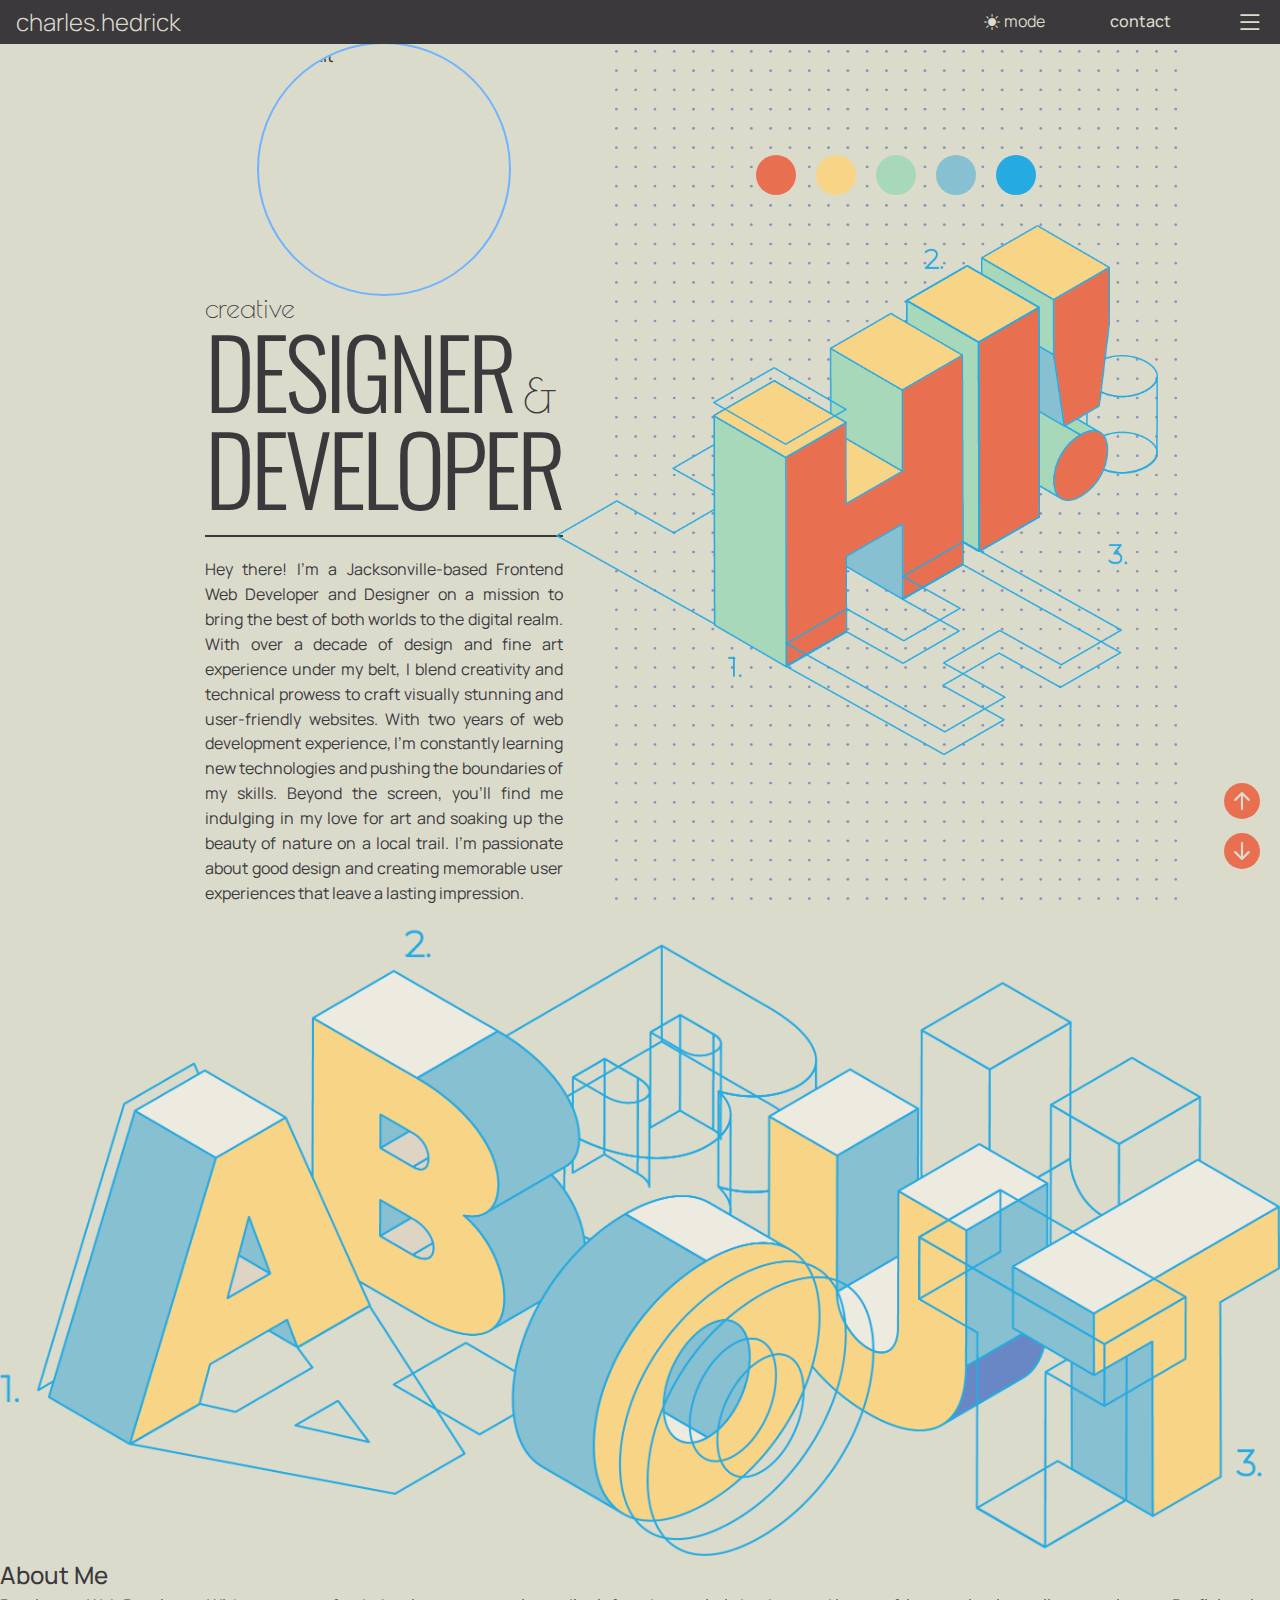
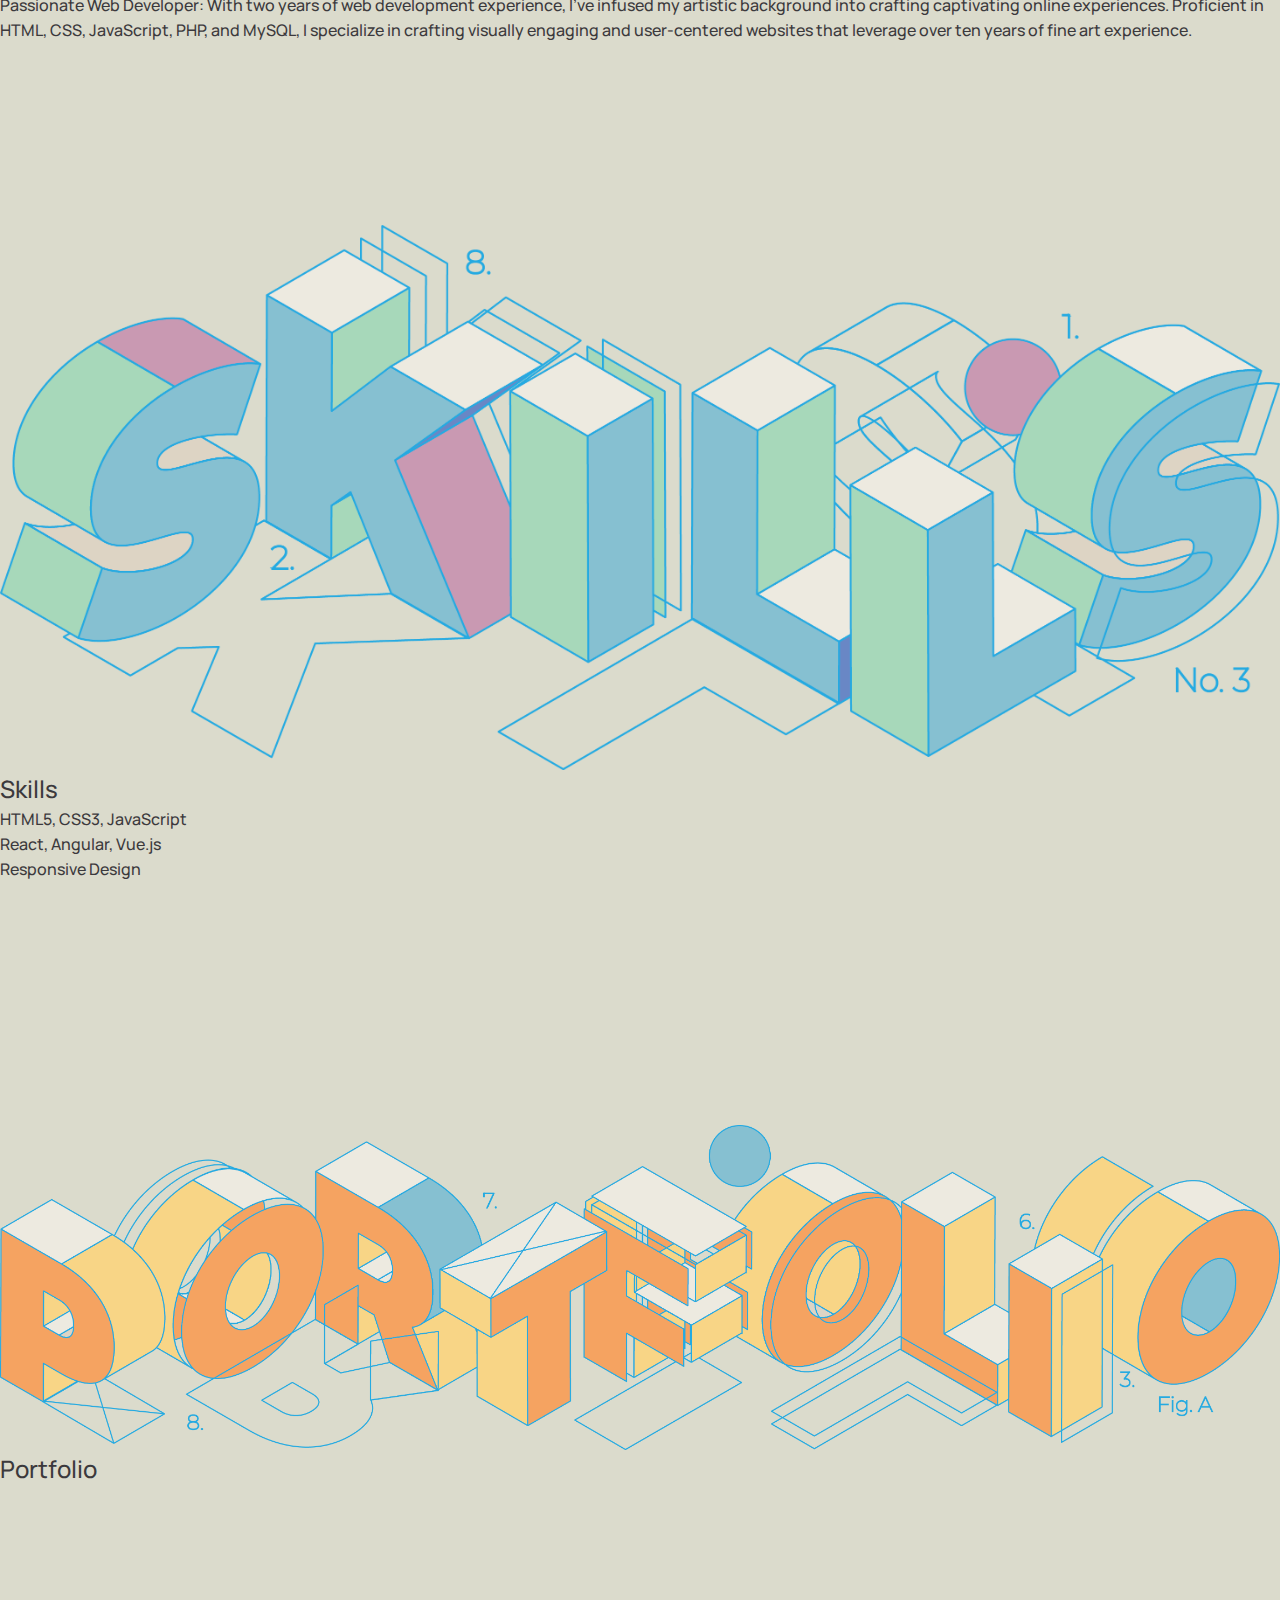
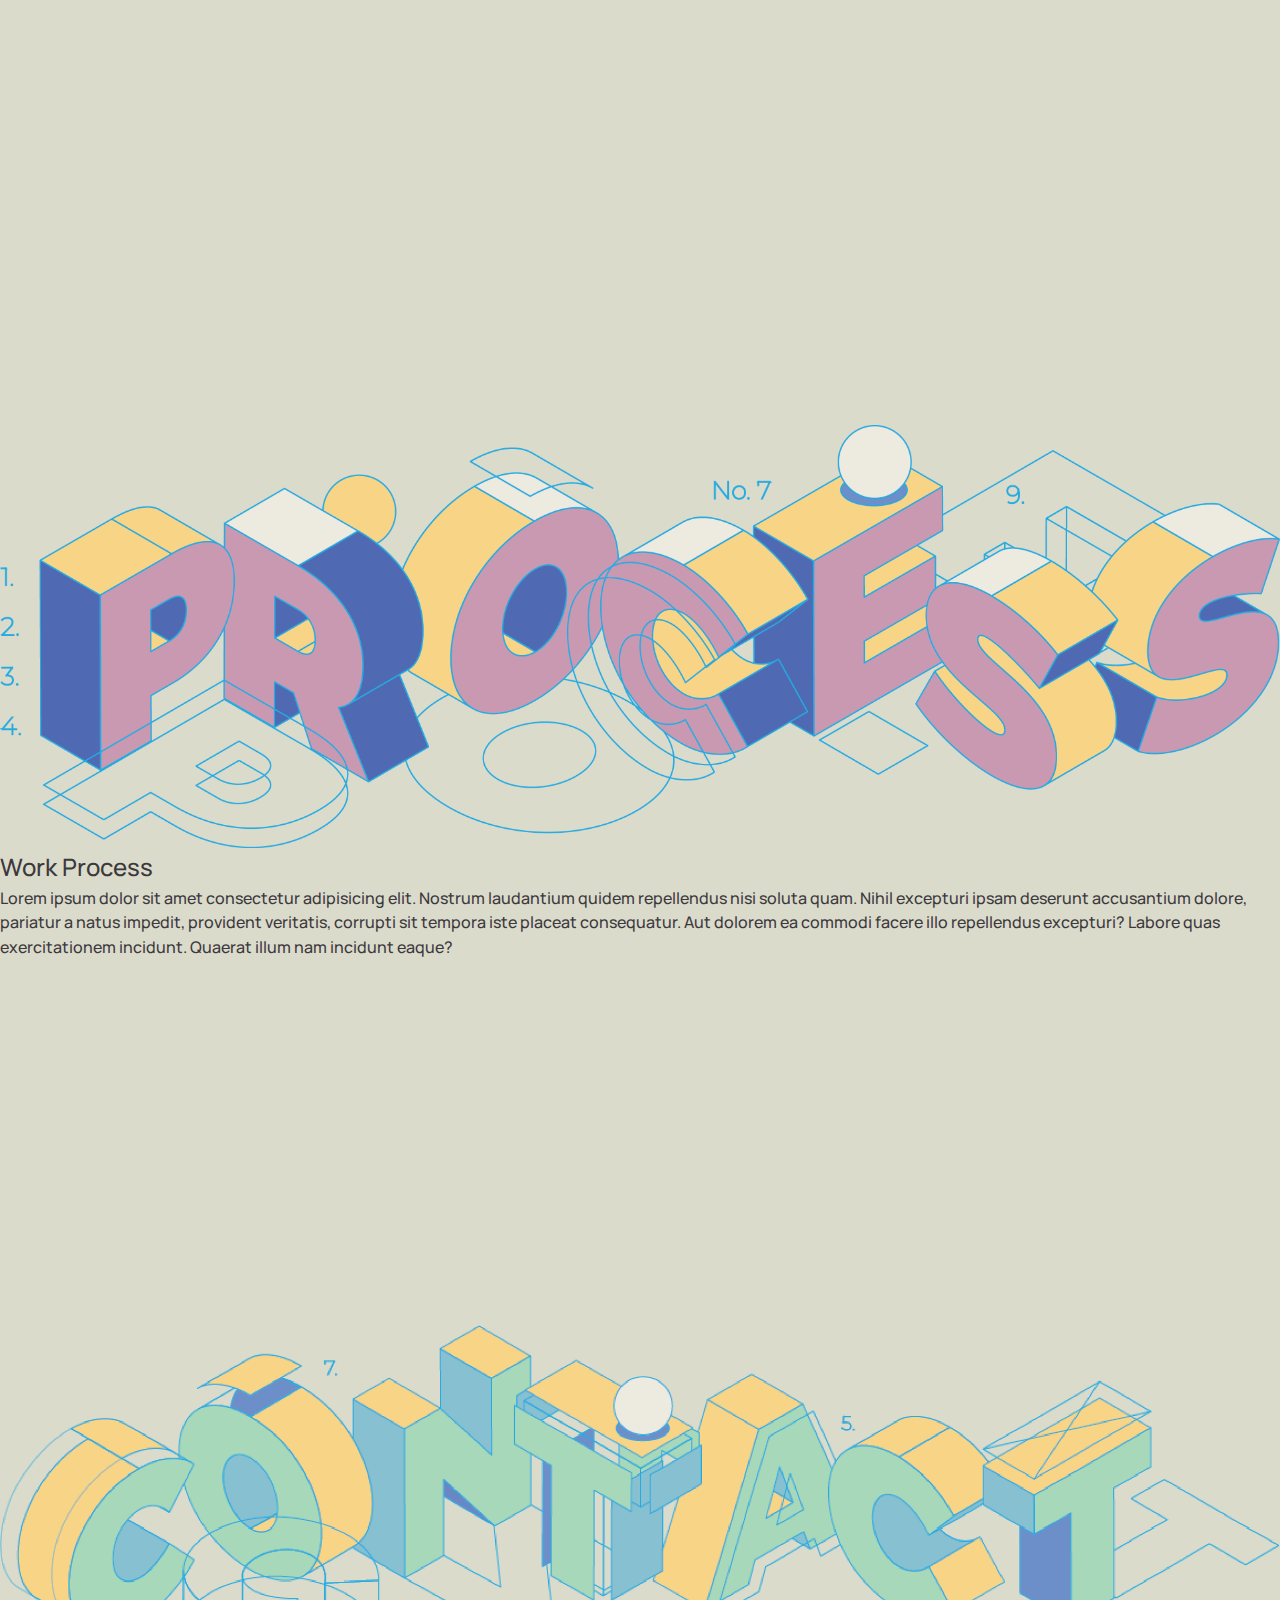
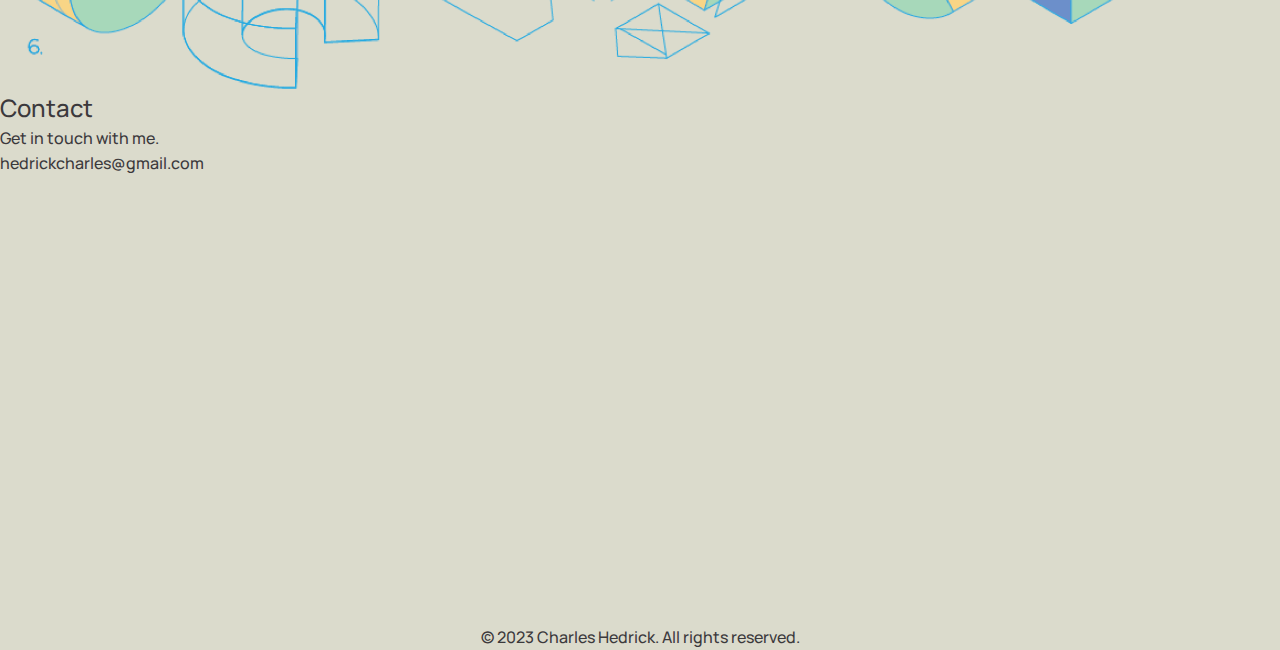
==== index.html @ f2fd6faf "having trouble with mobile layout in chrome browser. Need to check how it displays on mobile device." ====
<!DOCTYPE html>
<html lang="en">
  <head>
    <meta charset="UTF-8" />
    <meta name="viewport" content="width=device-width, initial-scale=1.0" />
    <title>Charles Hedrick - Frontend Developer</title>
    <link
      rel="stylesheet"
      href="https://cdn.jsdelivr.net/npm/bootstrap-icons@1.10.5/font/bootstrap-icons.css"
    />
    <link rel="stylesheet" href="css/style.css" />
  </head>
  <body>
    <!-- Header Section -->
    <header class="header">
      <div class="brand-and-toggler">
        <a href="#section1" class="navbar-brand click-transition">
          charles.hedrick
        </a>
        <div class="header-button-container">
          <button
            id="theme-toggle-button"
            class="bi-sun-fill header-icon dark-light-mode-text click-transition"
            title="darkmode switch"
          >
            <p class="hide-mobile mode-text">mode</p>
          </button>
          <a href="#section7" class="contact-text click-transition">contact</a>
          <button
            type="button"
            class="navbar-toggler toggle click-transition"
            id="navbar-toggler"
          >
            <i class="bi bi-list toggler-icon"></i>
          </button>
        </div>
      </div>
      <nav class="nav">
        <ul class="navbar-dropdown">
          <li class="nav-item">
            <a href="#section2" class="nav-link toggle click-transition">
              About
            </a>
          </li>
          <li class="nav-item">
            <a href="#section3" class="nav-link toggle click-transition"
              >Skills</a
            >
          </li>
          <li class="nav-item">
            <a href="#section4" class="nav-link toggle click-transition"
              >Portfolio</a
            >
          </li>
          <li class="nav-item">
            <a href="#section5" class="nav-link toggle click-transition"
              >Work Process</a
            >
          </li>
          <!-- <li class="nav-item">
              <a href="#testimonials" class="nav-link toggle">Testimonials</a>
            </li> -->
          <li class="nav-item">
            <a href="#section7" class="nav-link toggle click-transition"
              >Contact</a
            >
          </li>
        </ul>
      </nav>
    </header>

    <!-- Main Content -->
    <main id="main">
      <button id="scrollToTop">
        <i class="bi bi-arrow-up-circle-fill arrow-up grow-hover"></i>
      </button>
      <button data-scroll-target="section2">
        <i class="bi bi-arrow-down-circle-fill arrow-down grow-hover"></i>
      </button>

      <!-- Hero Section -->
      <section id="section1" class="section wrapper hero-wrapper">
        <div id="left-hero">
          <div class="hero-portrait-border">
            <img
              class="hero-portrait"
              src="images/hero_portrait.png"
              alt="portrait"
            />
          </div>
          <div class="hero-text-container">
            <h2>creative</h2>
            <div class="hero-ampersand-wrapper">
              <h1>Designer</h1>
              <h2 id="ampersand">&</h2>
            </div>
            <h1>Developer</h1>
            <p>
              Hey there! I'm a Jacksonville-based Frontend Web Developer and
              Designer on a mission to bring the best of both worlds to the
              digital realm. With over a decade of design and fine art
              experience under my belt, I blend creativity and technical prowess
              to craft visually stunning and user-friendly websites. With two
              years of web development experience, I'm constantly learning new
              technologies and pushing the boundaries of my skills. Beyond the
              screen, you'll find me indulging in my love for art and soaking up
              the beauty of nature on a local trail. I'm passionate about good
              design and creating memorable user experiences that leave a
              lasting impression.
            </p>
          </div>
        </div>
        <div class="right-hero">
          <div class="color-palette-wrapper">
            <div class="circle-container">
              <div class="circle circle-1">
                <p class="circle-text">#e96f51</p>
              </div>
            </div>
            <div class="circle-container">
              <div class="circle circle-2">
                <p class="circle-text">#f8d586</p>
              </div>
            </div>
            <div class="circle-container">
              <div class="circle circle-3">
                <p class="circle-text">#a7d8ba</p>
              </div>
            </div>
            <div class="circle-container">
              <div class="circle circle-4">
                <p class="circle-text">#86c0d1</p>
              </div>
            </div>
            <div class="circle-container">
              <div class="circle circle-5">
                <p class="circle-text">#34h298</p>
              </div>
            </div>
          </div>
          <div class="hi-container">
            <img
              src="images/hi/3D_text_hi_0.png"
              class="hi-0"
              alt="3D text component"
              id="hi-0"
            />
            <img
              src="images/hi/3D_text_hi_1.png"
              class="hi-1"
              alt="3D text component"
              id="hi-1"
            />
            <img
              src="images/hi/3D_text_hi_2.png"
              class="hi-2"
              alt="3D text component"
              id="hi-2"
            />
            <img
              src="images/hi/3D_text_hi_3.png"
              class="hi-3"
              alt="3D text component"
              id="hi-3"
            />
            <img
              src="images/hi/3D_text_hi_4.png"
              class="hi-4"
              alt="3D text component"
              id="hi-4"
            />
            <img
              src="images/hi/3D_text_hi_5.png"
              class="hi-5"
              alt="3D text component"
              id="hi-5"
            />
            <img
              src="images/hi/3D_text_hi_6.png"
              class="hi-6"
              alt="3D text component"
              id="hi-6"
            />
          </div>

          <img
            src="images/dot_matrix.png"
            class="dot-grid"
            alt="background dot grid"
          />
        </div>
      </section>

      <!-- About Section -->
      <section id="section2" class="wrapper section about-section">
        <img
          src="images/3D_text_about.png"
          class="hero-3Dtext-about"
          alt="3D text About"
        />
        <h2>About Me</h2>
        <p>
          Passionate Web Developer: With two years of web development
          experience, I've infused my artistic background into crafting
          captivating online experiences. Proficient in HTML, CSS, JavaScript,
          PHP, and MySQL, I specialize in crafting visually engaging and
          user-centered websites that leverage over ten years of fine art
          experience.
        </p>
      </section>

      <!-- Skills Section -->
      <section id="section3" class="wrapper section" id="skills">
        <img
          src="images/3D_text_skills.png"
          class="hero-3Dtext-skills"
          alt="3D text skills"
        />
        <h2>Skills</h2>
        <ul>
          <li>HTML5, CSS3, JavaScript</li>
          <li>React, Angular, Vue.js</li>
          <li>Responsive Design</li>
          <!-- Add more skills -->
        </ul>
      </section>

      <!-- Portfolio Section -->
      <section id="section4" class="wrapper section" id="portfolio">
        <img
          src="images/3D_text_portfolio.png"
          class="hero-3Dtext-portfolio"
          alt="3D text portfolio"
        />
        <h2>Portfolio</h2>
        <!-- Showcase your projects with images, descriptions, and links -->
      </section>

      <!-- Work Process Section -->
      <section id="section5" class="wrapper section" id="process">
        <img
          src="images/3D_text_process.png"
          class="hero-3Dtext-process"
          alt="3D text process"
        />
        <h2>Work Process</h2>
        <p>
          Lorem ipsum dolor sit amet consectetur adipisicing elit. Nostrum
          laudantium quidem repellendus nisi soluta quam. Nihil excepturi ipsam
          deserunt accusantium dolore, pariatur a natus impedit, provident
          veritatis, corrupti sit tempora iste placeat consequatur. Aut dolorem
          ea commodi facere illo repellendus excepturi? Labore quas
          exercitationem incidunt. Quaerat illum nam incidunt eaque?
        </p>
      </section>

      <!-- Contact Section -->
      <section id="section7" class="wrapper section" id="contact">
        <img
          src="images/3D_text_contact.png"
          class="hero-3Dtext-contact"
          alt="3D text contact"
        />
        <h2>Contact</h2>
        <p>Get in touch with me.</p>
        <p>hedrickcharles@gmail.com</p>
      </section>
    </main>

    <!-- Footer Section -->
    <footer>
      <p>&copy; 2023 Charles Hedrick. All rights reserved.</p>
    </footer>

    <script src="app.js"></script>
  </body>
</html>
---- css/style.css ----
/* Primary Colors */
@import url("https://fonts.googleapis.com/css2?family=Manrope:wght@200;300;400;500;600;700;800&family=Oswald:wght@200;300;400;500;600;700&family=Poiret+One&display=swap");
:root {
  --dark-color: hsl(212, 100%, 72%);
  --primary-color: #a7d8ba;
  --secondary-color: #e96f51;
  --tertiary-color: #f8d586;
  --color-red: #e96f51;
  --color-orange: #f5a361;
  --color-yellow: #f8d586;
  --color-cream: #edeae0;
  --color-green: #a7d8ba;
  --color-light-blue: #86c0d1;
  --color-medium-blue: #25aae1;
  --color-dark-blue: #4f69b2;
  --color-purple: #c999b2;
  --black: hsl(280, 3%, 23%);
  --white: hsl(60, 17%, 83%);
  --container-white: hsl(40, 11%, 95%);
  --button-color: var(--secondary-color);
  --button-active: hsl(21, 72%, 65%);
  --success-color: #6bd684;
  --warning-color: #ffd863;
  --error-color: #dc3545;
  --body-bg: var(--black);
  --text-color: var(--white);
  --nav: var(--white);
  --fs-12: 0.75rem;
  --fs-14: 0.875rem;
  --fs-18: 1.125rem;
  --fs-20: 1.25rem;
  --fs-24: 1.5rem;
  --fs-28: 1.75rem;
  --fs-32: 2rem;
  --fs-36: 2.25rem;
  --fs-40: 2.5rem;
  --fs-48: 3rem;
  --fs-56: 3.5rem;
  --fs-64: 4rem;
  --fs-72: 4.5rem;
  --fs-88: 5.5rem;
  --fs-96: 6rem;
  --container: 69.375rem;
  --hero-width: 358px;
  --transition: 0.3s ease-in-out;
}

@keyframes slideIn {
  0% {
    transform: translateY(-140%);
    opacity: 0;
  }
  100% {
    opacity: 1;
    transform: translateY(0%);
  }
}
@keyframes slideOut {
  0% {
    transform: translateY(0%);
    opacity: 1;
  }
  100% {
    transform: translateY(-140%);
    opacity: 0;
  }
}
@keyframes slideUp {
  0% {
    opacity: 0;
    transform: translateY(200px);
  }
  100% {
    opacity: 1;
    transform: translateY(0);
  }
}
@keyframes slideUpBig {
  0% {
    opacity: 0;
    transform: translateY(250px);
  }
  100% {
    opacity: 1;
    transform: translateY(0);
  }
}
@keyframes slideDown {
  0% {
    opacity: 0;
    transform: translateY(-100px);
  }
  100% {
    opacity: 1;
    transform: translateY(0);
  }
}
@keyframes slideDownSmall {
  0% {
    opacity: 0;
    transform: translateY(-20px);
  }
  100% {
    opacity: 1;
    transform: translateY(0);
  }
}
@keyframes slideLeft {
  0% {
    opacity: 0;
    transform: translateX(30px);
  }
  100% {
    opacity: 1;
    transform: translateX(0);
  }
}
@keyframes slideRight {
  0% {
    opacity: 0;
    transform: translateX(-100px);
  }
  100% {
    opacity: 1;
    transform: translateX(0);
  }
}
@keyframes spinRight {
  0% {
    transform: rotate(0deg);
  }
  100% {
    transform: rotate(360deg);
  }
}
@keyframes spinLeft {
  0% {
    transform: rotate(0deg);
  }
  100% {
    transform: rotate(-360deg);
  }
}
@keyframes moveUpDown {
  0%, 100% {
    transform: translateY(0);
  }
  50% {
    transform: translateY(-20px);
  }
}
@keyframes moveUpDownBig {
  0%, 100% {
    transform: translateY(0);
  }
  50% {
    transform: translateY(-200px);
  }
}
@keyframes moveLeftRight {
  0% {
    transform: translateX(0);
  }
  25% {
    transform: translateX(-30px);
    transform: translateY(-30px);
  }
  50% {
    transform: translateX(0);
  }
  75% {
    transform: translateX(30px);
    translate: transformY(30px);
  }
  100% {
    transform: translateX(0);
  }
}
/* Reset all margins, padding, and borders */
*,
*::before,
*::after {
  margin: 0;
  padding: 0;
  border: 0;
  box-sizing: border-box;
  text-rendering: optimizeLegibility;
}

/* Normalize font properties */
html {
  font-family: sans-serif;
  -webkit-text-size-adjust: 100%; /* Prevent text size adjustment in Safari */
  scroll-behavior: smooth;
}

/* Reset margins */
h1,
h2,
h3,
h4,
h5,
h6,
p,
ul {
  margin: 0;
  font-size: inherit;
  font-weight: inherit;
}

/* Reset list styles */
ul,
ol {
  list-style: none;
}

/* Remove default link styles */
a {
  text-decoration: none;
  color: inherit;
}

/* Reset form elements */
input,
button,
textarea,
select {
  font-family: inherit;
  font-size: inherit;
  line-height: inherit;
}

/* Normalize vertical alignment for inputs in different browsers */
input[type=text],
input[type=email],
input[type=password],
input[type=number],
input[type=search],
textarea {
  vertical-align: middle;
}

/* Remove default button styles */
button {
  color: inherit;
  border: none;
  background: none;
  cursor: pointer;
}

/* Reset image alignment */
img {
  display: block;
  max-width: 100%;
  height: auto;
}

body {
  font-family: "Manrope", sans-serif;
}

.click-transition {
  transition: transform 0.1s ease-in-out, color 0.2s ease;
}
.click-transition:hover {
  color: var(--button-color);
  transform: translateY(-0.5px);
}
.click-transition:active {
  transform: translateY(0px);
}

.grow-hover {
  transition: transform 0.2s ease-in-out, color 0.2s ease;
}
.grow-hover:hover {
  color: var(--button-active);
  transform: scale(106%);
}
.grow-hover:active {
  transform: scale(100%);
}

.toggler-icon {
  color: var(--white);
  font-size: var(--fs-28);
}

.arrow-up {
  color: var(--color-red);
  position: fixed;
  right: 20px;
  bottom: 70px;
  font-size: var(--fs-36);
  z-index: 99;
}

.arrow-down {
  color: var(--secondary-color);
  position: fixed;
  right: 20px;
  bottom: 20px;
  font-size: var(--fs-36);
  z-index: 99;
}

.color-palette-wrapper {
  display: flex;
}

.circle-container {
  align-items: center;
  border-radius: 20px;
  cursor: pointer;
  display: flex;
  height: 40px;
  justify-content: center;
  overflow: hidden;
  position: relative;
  transition: width 0.3s ease-in-out, background-color 0.3s ease;
  width: 40px;
}
.circle-container:not(:last-child) {
  margin-right: 20px;
}
.circle-container:hover {
  width: 95px;
  background-color: var(--container-white);
}

.circle-content {
  width: 100%;
  height: 100%;
  display: flex;
  align-items: center;
  justify-content: center;
}

.circle-text {
  opacity: 0;
  padding: 20px;
  transition: opacity 1.2s ease;
  color: var(--black);
  text-align: center;
}

.circle-container:hover .circle-text {
  opacity: 1;
}

.circle-1 {
  background-color: var(--color-red);
}

.circle-2 {
  background-color: var(--color-yellow);
}

.circle-3 {
  background-color: var(--color-green);
}

.circle-4 {
  background-color: var(--color-light-blue);
}

.circle-5 {
  background-color: var(--color-medium-blue);
}

:root {
  --hi-0-width: 128.8px; /* 184px * 0.7 */
  --hi-0-height: 275.8px; /* 394px * 0.7 */
  --hi-1-width: 72.1px; /* 103px * 0.7 */
  --hi-1-height: 119px; /* 170px * 0.7 */
  --hi-2-width: 133.7px; /* 191px * 0.7 */
  --hi-2-height: 287px; /* 410px * 0.7 */
  --hi-3-width: 133.7px; /* 191px * 0.7 */
  --hi-3-height: 287px; /* 410px * 0.7 */
  --hi-4-width: 573.3px; /* 819px * 0.7 */
  --hi-4-height: 438.9px; /* 627px * 0.7 */
  --hi-5-width: 336.7px; /* 481px * 0.7 */
  --hi-5-height: 214.2px; /* 306px * 0.7 */
  --hi-6-width: 133.7px; /* 191px * 0.7 */
  --hi-6-height: 91px; /* 130px * 0.7 */
}

.hi-container-wrapper {
  height: 100vh;
  display: flex;
  align-items: center;
  justify-content: center;
}

.hi-container {
  position: relative;
  min-width: 600px;
  min-height: 600px;
  animation: none;
}

.hi-0,
.hi-1,
.hi-2,
.hi-3,
.hi-4,
.hi-5,
.hi-6 {
  position: absolute;
  width: auto;
  height: auto;
  z-index: 0;
}

.hi-0 {
  animation-duration: 1.5s;
  animation-name: slideUp;
  top: 30px;
  left: 385px;
  width: var(--hi-0-width);
  height: var(--hi-0-height);
}

.hi-1 {
  animation-duration: 19s;
  animation-name: moveLeftRight;
  animation-iteration-count: infinite;
  top: 160px;
  left: 490px;
  width: var(--hi-1-width);
  height: var(--hi-1-height);
  z-index: -1;
}

.hi-2 {
  animation-duration: 2s;
  animation-name: slideUp;
  top: 70px;
  left: 310px;
  width: var(--hi-2-width);
  height: var(--hi-2-height);
}

.hi-3 {
  animation-duration: 19s;
  animation-name: moveUpDownBig;
  animation-iteration-count: infinite;
  top: 70px;
  left: 310px;
  width: var(--hi-3-width);
  height: var(--hi-3-height);
}

.hi-4 {
  animation-duration: 2.5s;
  animation-name: slideUp;
  top: 50px;
  left: -40px;
  width: var(--hi-4-width);
  height: var(--hi-4-height);
}

.hi-5 {
  /* animation-duration: 12s;
  animation-name: moveUpDownBig;
  animation-iteration-count: infinite; */
  top: 346px;
  left: 189px;
  width: var(--hi-5-width);
  height: var(--hi-5-height);
}

.hi-6 {
  animation-duration: 6s;
  animation-name: moveUpDown;
  animation-iteration-count: infinite;
  top: 172px;
  left: 117px;
  width: var(--hi-6-width);
  height: var(--hi-6-height);
}

@media (max-width: 480px) {
  .hi-container {
    position: relative;
    animation: none;
  }
  .hi-0 {
    width: calc(var(--hi-0-width) * 0.6);
    height: calc(var(--hi-0-height) * 0.6);
    top: 18px;
    left: 231px;
  }
  .hi-1 {
    width: calc(var(--hi-1-width) * 0.6);
    height: calc(var(--hi-1-height) * 0.6);
    top: 96px;
    left: 294px;
  }
  .hi-2 {
    width: calc(var(--hi-2-width) * 0.6);
    height: calc(var(--hi-2-height) * 0.6);
    top: 42px;
    left: 186px;
  }
  .hi-3 {
    width: calc(var(--hi-3-width) * 0.6);
    height: calc(var(--hi-3-height) * 0.6);
    top: 42px;
    left: 186px;
  }
  .hi-4 {
    width: calc(var(--hi-4-width) * 0.6);
    height: calc(var(--hi-4-height) * 0.6);
    top: 30px;
    left: -24px;
  }
  .hi-5 {
    width: calc(var(--hi-5-width) * 0.6);
    height: calc(var(--hi-5-height) * 0.6);
    top: 207.6px;
    left: 113.4px;
  }
  .hi-6 {
    width: calc(var(--hi-6-width) * 0.6);
    height: calc(var(--hi-6-height) * 0.6);
    top: 103.2px;
    left: 70.2px;
  }
}
@media (min-width: 480px) and (max-width: 768px) {
  .hi-container {
    position: relative;
    animation: none;
  }
  .hi-0 {
    width: calc(var(--hi-0-width) * 0.6);
    height: calc(var(--hi-0-height) * 0.6);
    top: 18px;
    left: 231px;
  }
  .hi-1 {
    width: calc(var(--hi-1-width) * 0.6);
    height: calc(var(--hi-1-height) * 0.6);
    top: 96px;
    left: 294px;
  }
  .hi-2 {
    width: calc(var(--hi-2-width) * 0.6);
    height: calc(var(--hi-2-height) * 0.6);
    top: 42px;
    left: 186px;
  }
  .hi-3 {
    width: calc(var(--hi-3-width) * 0.6);
    height: calc(var(--hi-3-height) * 0.6);
    top: 42px;
    left: 186px;
  }
  .hi-4 {
    width: calc(var(--hi-4-width) * 0.6);
    height: calc(var(--hi-4-height) * 0.6);
    top: 30px;
    left: -24px;
  }
  .hi-5 {
    width: calc(var(--hi-5-width) * 0.6);
    height: calc(var(--hi-5-height) * 0.6);
    top: 207.6px;
    left: 113.4px;
  }
  .hi-6 {
    width: calc(var(--hi-6-width) * 0.6);
    height: calc(var(--hi-6-height) * 0.6);
    top: 103.2px;
    left: 70.2px;
  }
}
.header-icon {
  color: var(--white);
}

html,
body {
  scroll-behavior: smooth;
  transition-duration: 0.5s;
}

body {
  font-weight: 500;
  line-height: 1.56;
  background-color: var(--white);
  color: var(--black);
}

body.dark-theme {
  font-weight: 500;
  line-height: 1.56;
  background-color: var(--black);
  color: var(--white);
}

h2 {
  font-size: var(--fs-24);
  text-decoration-style: wavy;
}

.wrapper {
  height: 100vh;
}

@media (max-width: 480px) {
  .hide-mobile {
    display: none;
  }
}
footer {
  display: flex;
  justify-content: center;
}

header {
  position: fixed;
  z-index: 9999;
  width: 100vw;
  height: 50px;
}

.brand-and-toggler {
  display: flex;
  align-items: center;
  justify-content: space-between;
  background-color: var(--black);
  padding: 0 1rem;
}

.header-button-container {
  display: flex;
  justify-content: space-between;
  align-items: center;
  width: 280px;
}

.navbar-brand {
  font-weight: 300;
  float: left;
  color: var(--white);
  transition: color var(--transition);
  animation: slideleft;
  animation-duration: 0.9s;
}

.contact-text {
  color: var(--white);
}

#theme-toggle-button {
  display: flex;
  justify-content: center;
  align-items: center;
}

.mode-text {
  padding-left: 4px;
}

@media (max-width: 480px) {
  .navbar-brand {
    font-size: var(--fs-20);
  }
  .header-button-container {
    width: 40vw;
  }
}
@media (min-width: 480px) and (max-width: 768px) {
  .navbar-brand {
    font-size: var(--fs-20);
  }
}
@media (min-width: 768px) {
  .navbar-brand {
    font-size: var(--fs-24);
  }
}
.hero-wrapper {
  display: flex;
  align-items: center;
  justify-content: center;
}

.right-hero {
  display: flex;
  flex-direction: column;
  justify-content: center;
  align-items: center;
  width: 40vw;
  height: 100%;
}

#left-hero {
  animation-duration: 1.5s;
  animation-name: slideUp;
  display: flex;
  justify-content: center;
  align-items: center;
  flex-direction: column;
  width: 40vw;
  height: 100vh;
}

.hero-text-container {
  height: -moz-fit-content;
  height: fit-content;
  width: var(--hero-width);
  display: flex;
  flex-direction: column;
  align-items: baseline;
  justify-content: center;
}
.hero-text-container h1 {
  font-family: "Oswald", sans-serif;
  font-size: var(--fs-96);
  text-transform: uppercase;
  letter-spacing: -4px;
  line-height: 1;
  font-weight: 300;
}
.hero-text-container h2 {
  font-family: "Poiret One", cursive;
  font-size: var(--fs-28);
  line-height: 1;
}
.hero-text-container p {
  border-top: solid 2px;
  margin-top: 20px;
  padding-top: 20px;
  width: var(--hero-width);
  font-weight: 400;
  text-align: justify;
}

.hero-ampersand-wrapper {
  display: flex;
  align-items: baseline;
  justify-content: center;
}

#ampersand {
  font-size: var(--fs-48);
  margin-left: 10px;
}

.hero-portrait-border {
  animation-duration: 1.5s;
  animation-name: slideUp;
  border-radius: 50%;
  min-height: 250px;
  justify-content: center;
  outline: 2px solid var(--dark-color);
  overflow: hidden;
  width: 250px;
  z-index: 3;
  transform: translateY(0);
  transition: transform 0.3s ease;
}
.hero-portrait-border:hover {
  transform: scale(104%);
}

.hero-portrait {
  -webkit-clip-path: circle(50%);
          clip-path: circle(50%);
  min-height: 250px;
  width: auto;
  z-index: 1;
}

.dot-grid {
  height: 850px;
  position: absolute;
  z-index: -2;
}

@media (max-width: 480px) {
  .hero-wrapper {
    height: 100vh;
    width: 100vw;
    flex-direction: column-reverse;
  }
}
.nav-item {
  padding-bottom: 30px;
  font-family: "Oswald", sans-serif;
}

.nav-link {
  color: var(--black);
  font-size: var(--fs-72);
  text-transform: uppercase;
  letter-spacing: -4px;
}

.nav {
  opacity: 0;
  visibility: hidden;
  transition: opacity 0.3s ease-in-out, visibility 0.3s ease-in-out;
  height: 100vh;
  width: 100vw;
  display: flex;
  flex-direction: column;
  text-align: center;
  justify-content: center;
  background-color: var(--tertiary-color);
}

.nav.show {
  opacity: 1;
  visibility: visible;
}

@media (max-width: 480px) {
  .brand-and-toggler {
    display: flex;
    justify-content: space-between;
    align-items: center;
  }
}
@media (min-width: 480px) and (max-width: 768px) {
  .nav-link {
    font-size: var(--fs-28);
  }
}
@media (min-width: 768px) and (max-width: 1024px) {
  .nav-link {
    font-size: var(--fs-36);
  }
}
@keyframes slideIn {
  0% {
    transform: translateY(-140%);
    opacity: 0;
  }
  100% {
    opacity: 1;
    transform: translateY(0%);
  }
}
@keyframes slideOut {
  0% {
    transform: translateY(0%);
    opacity: 1;
  }
  100% {
    transform: translateY(-140%);
    opacity: 0;
  }
}
@keyframes slideUp {
  0% {
    opacity: 0;
    transform: translateY(200px);
  }
  100% {
    opacity: 1;
    transform: translateY(0);
  }
}
@keyframes slideUpBig {
  0% {
    opacity: 0;
    transform: translateY(250px);
  }
  100% {
    opacity: 1;
    transform: translateY(0);
  }
}
@keyframes slideDown {
  0% {
    opacity: 0;
    transform: translateY(-100px);
  }
  100% {
    opacity: 1;
    transform: translateY(0);
  }
}
@keyframes slideDownSmall {
  0% {
    opacity: 0;
    transform: translateY(-20px);
  }
  100% {
    opacity: 1;
    transform: translateY(0);
  }
}
@keyframes slideLeft {
  0% {
    opacity: 0;
    transform: translateX(30px);
  }
  100% {
    opacity: 1;
    transform: translateX(0);
  }
}
@keyframes slideRight {
  0% {
    opacity: 0;
    transform: translateX(-100px);
  }
  100% {
    opacity: 1;
    transform: translateX(0);
  }
}
@keyframes spinRight {
  0% {
    transform: rotate(0deg);
  }
  100% {
    transform: rotate(360deg);
  }
}
@keyframes spinLeft {
  0% {
    transform: rotate(0deg);
  }
  100% {
    transform: rotate(-360deg);
  }
}
@keyframes moveUpDown {
  0%, 100% {
    transform: translateY(0);
  }
  50% {
    transform: translateY(-20px);
  }
}
@keyframes moveUpDownBig {
  0%, 100% {
    transform: translateY(0);
  }
  50% {
    transform: translateY(-200px);
  }
}
@keyframes moveLeftRight {
  0% {
    transform: translateX(0);
  }
  25% {
    transform: translateX(-30px);
    transform: translateY(-30px);
  }
  50% {
    transform: translateX(0);
  }
  75% {
    transform: translateX(30px);
    translate: transformY(30px);
  }
  100% {
    transform: translateX(0);
  }
}
/* Primary Colors */
:root {
  --dark-color: hsl(212, 100%, 72%);
  --primary-color: #a7d8ba;
  --secondary-color: #e96f51;
  --tertiary-color: #f8d586;
  --color-red: #e96f51;
  --color-orange: #f5a361;
  --color-yellow: #f8d586;
  --color-cream: #edeae0;
  --color-green: #a7d8ba;
  --color-light-blue: #86c0d1;
  --color-medium-blue: #25aae1;
  --color-dark-blue: #4f69b2;
  --color-purple: #c999b2;
  --black: hsl(280, 3%, 23%);
  --white: hsl(60, 17%, 83%);
  --container-white: hsl(40, 11%, 95%);
  --button-color: var(--secondary-color);
  --button-active: hsl(21, 72%, 65%);
  --success-color: #6bd684;
  --warning-color: #ffd863;
  --error-color: #dc3545;
  --body-bg: var(--black);
  --text-color: var(--white);
  --nav: var(--white);
  --fs-12: 0.75rem;
  --fs-14: 0.875rem;
  --fs-18: 1.125rem;
  --fs-20: 1.25rem;
  --fs-24: 1.5rem;
  --fs-28: 1.75rem;
  --fs-32: 2rem;
  --fs-36: 2.25rem;
  --fs-40: 2.5rem;
  --fs-48: 3rem;
  --fs-56: 3.5rem;
  --fs-64: 4rem;
  --fs-72: 4.5rem;
  --fs-88: 5.5rem;
  --fs-96: 6rem;
  --container: 69.375rem;
  --hero-width: 358px;
  --transition: 0.3s ease-in-out;
}
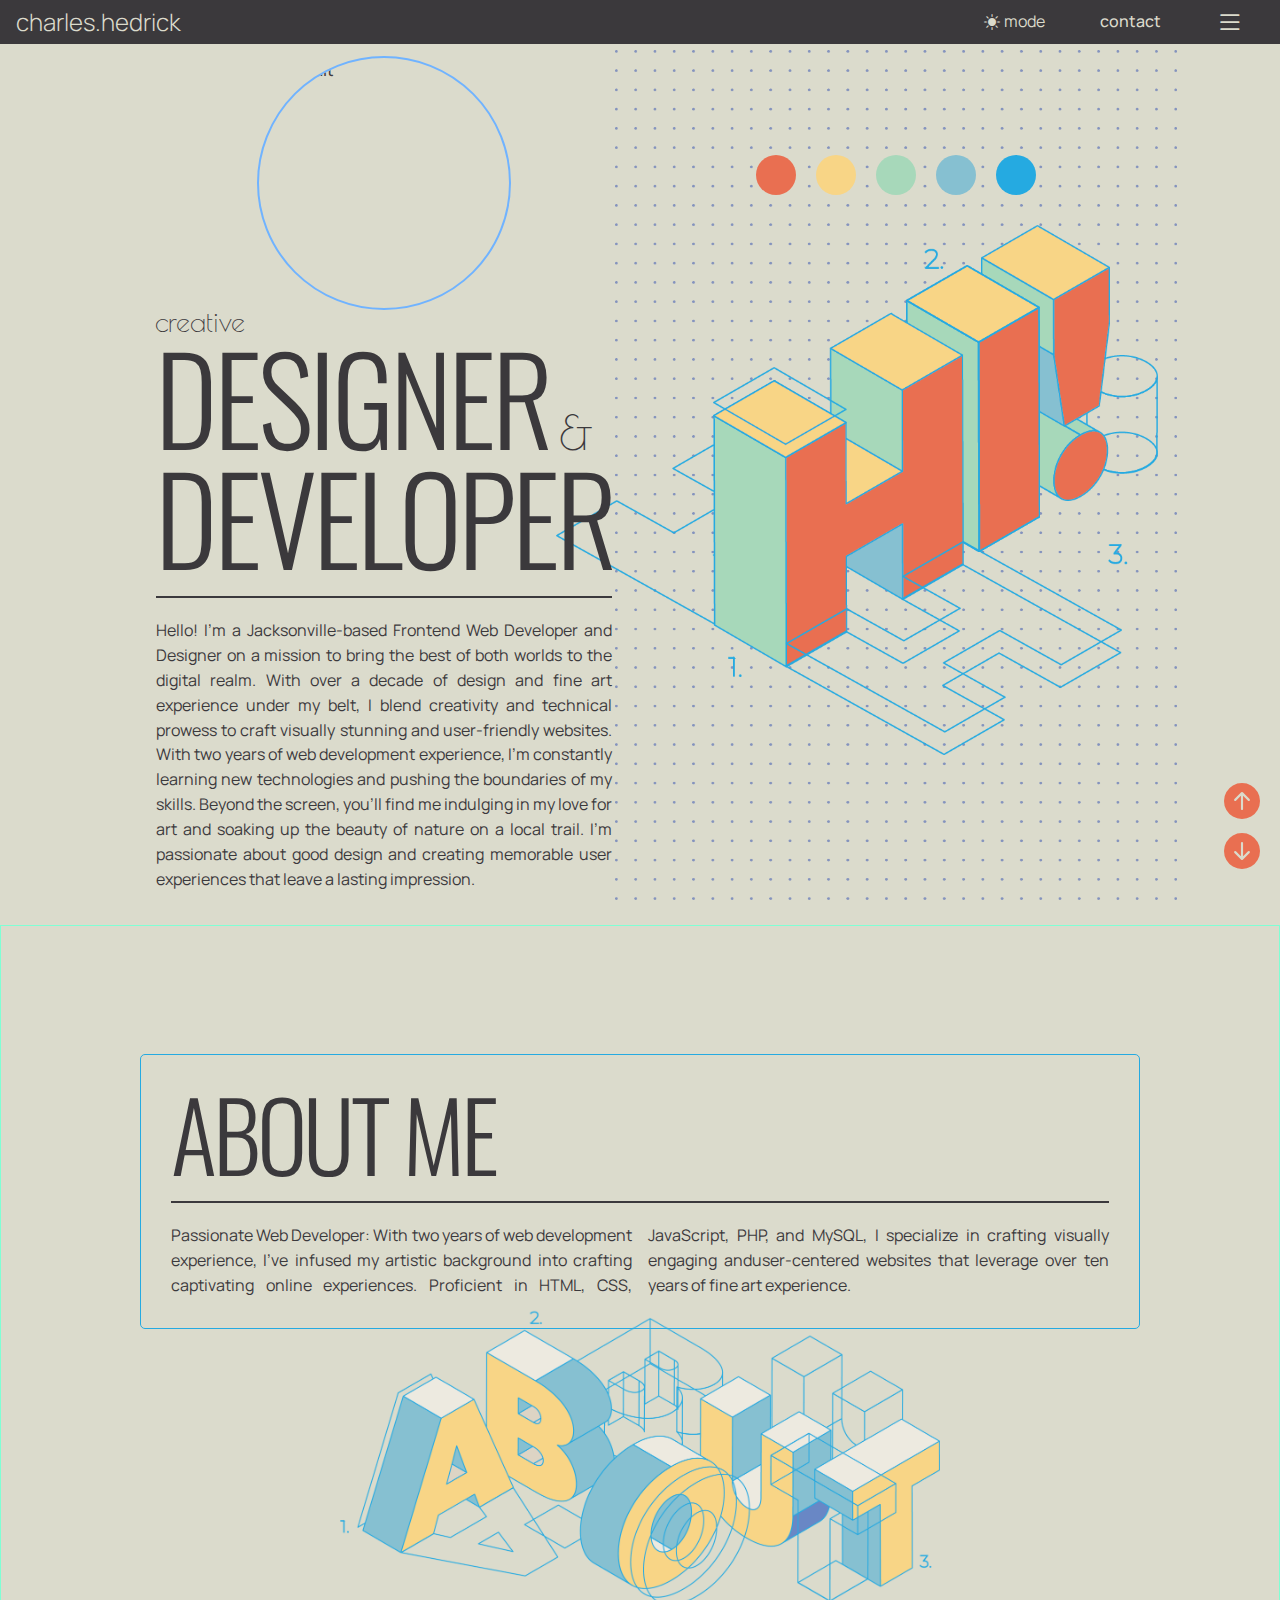
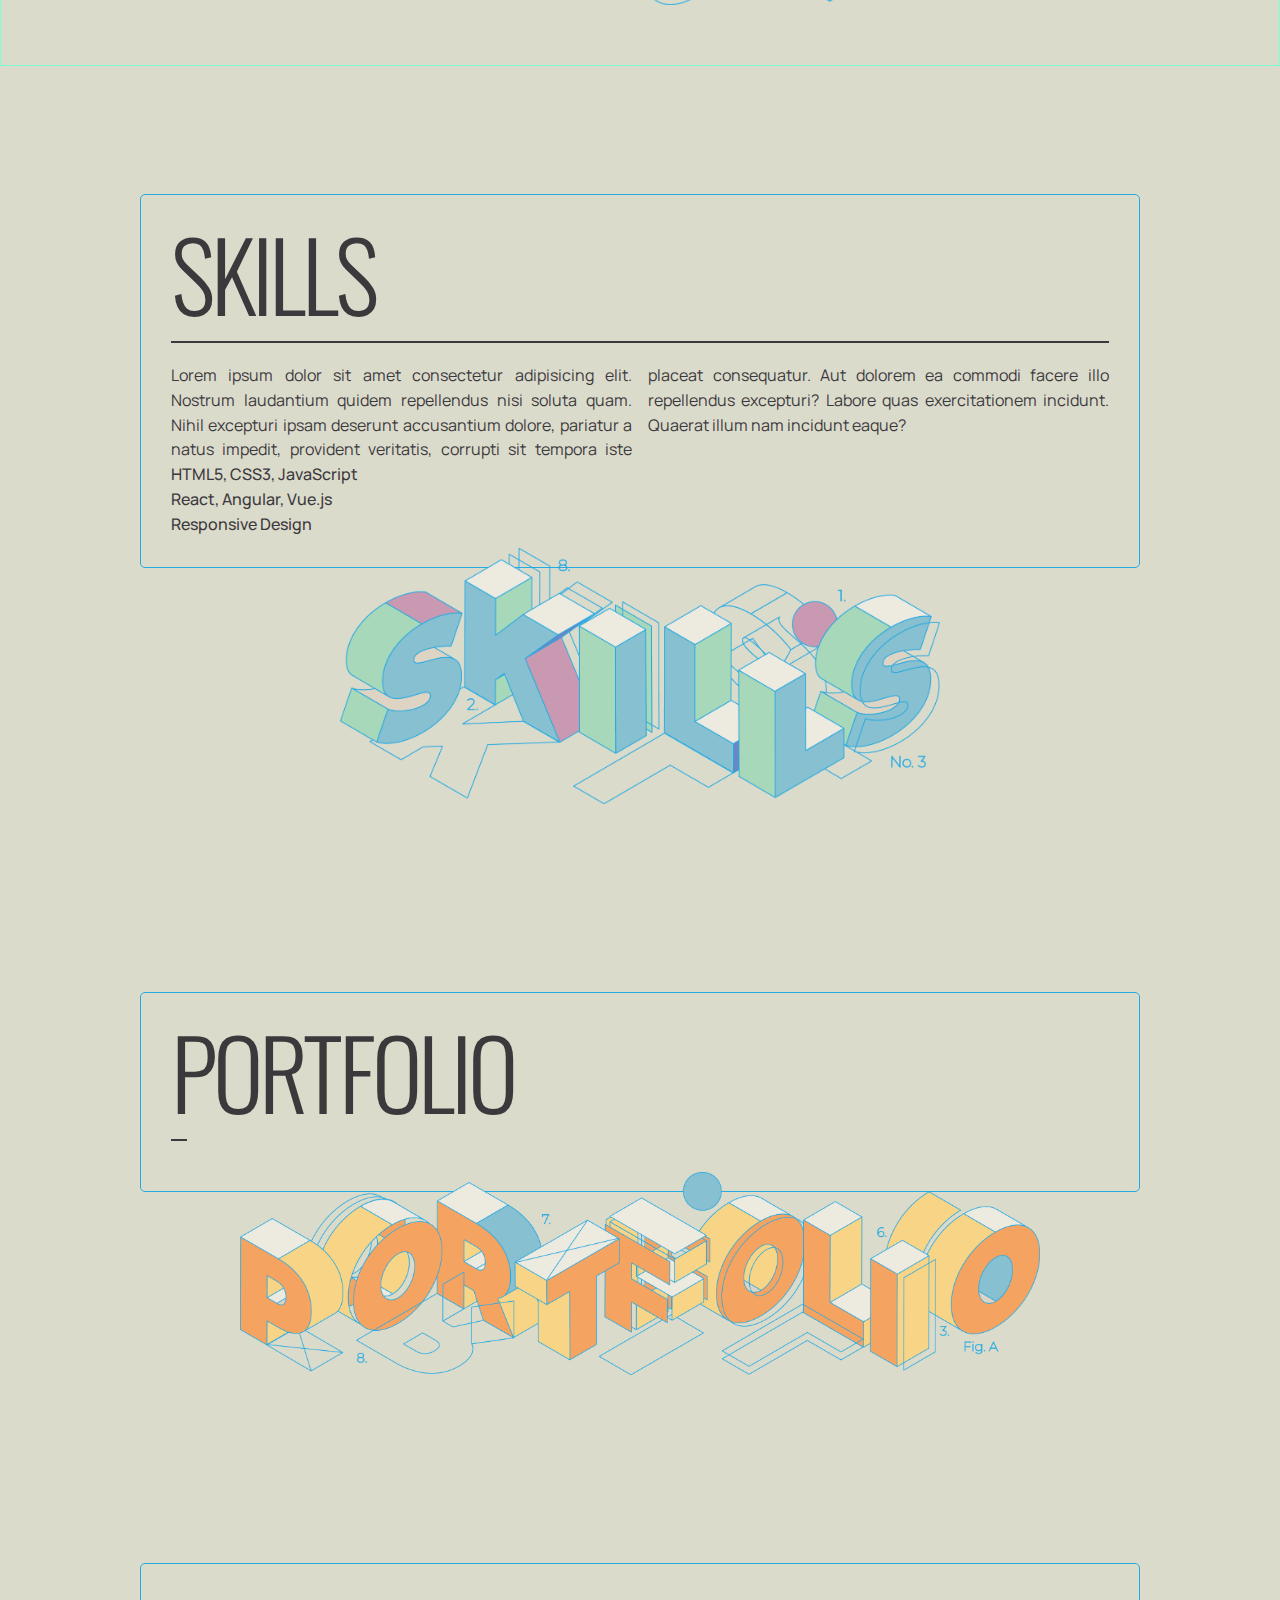
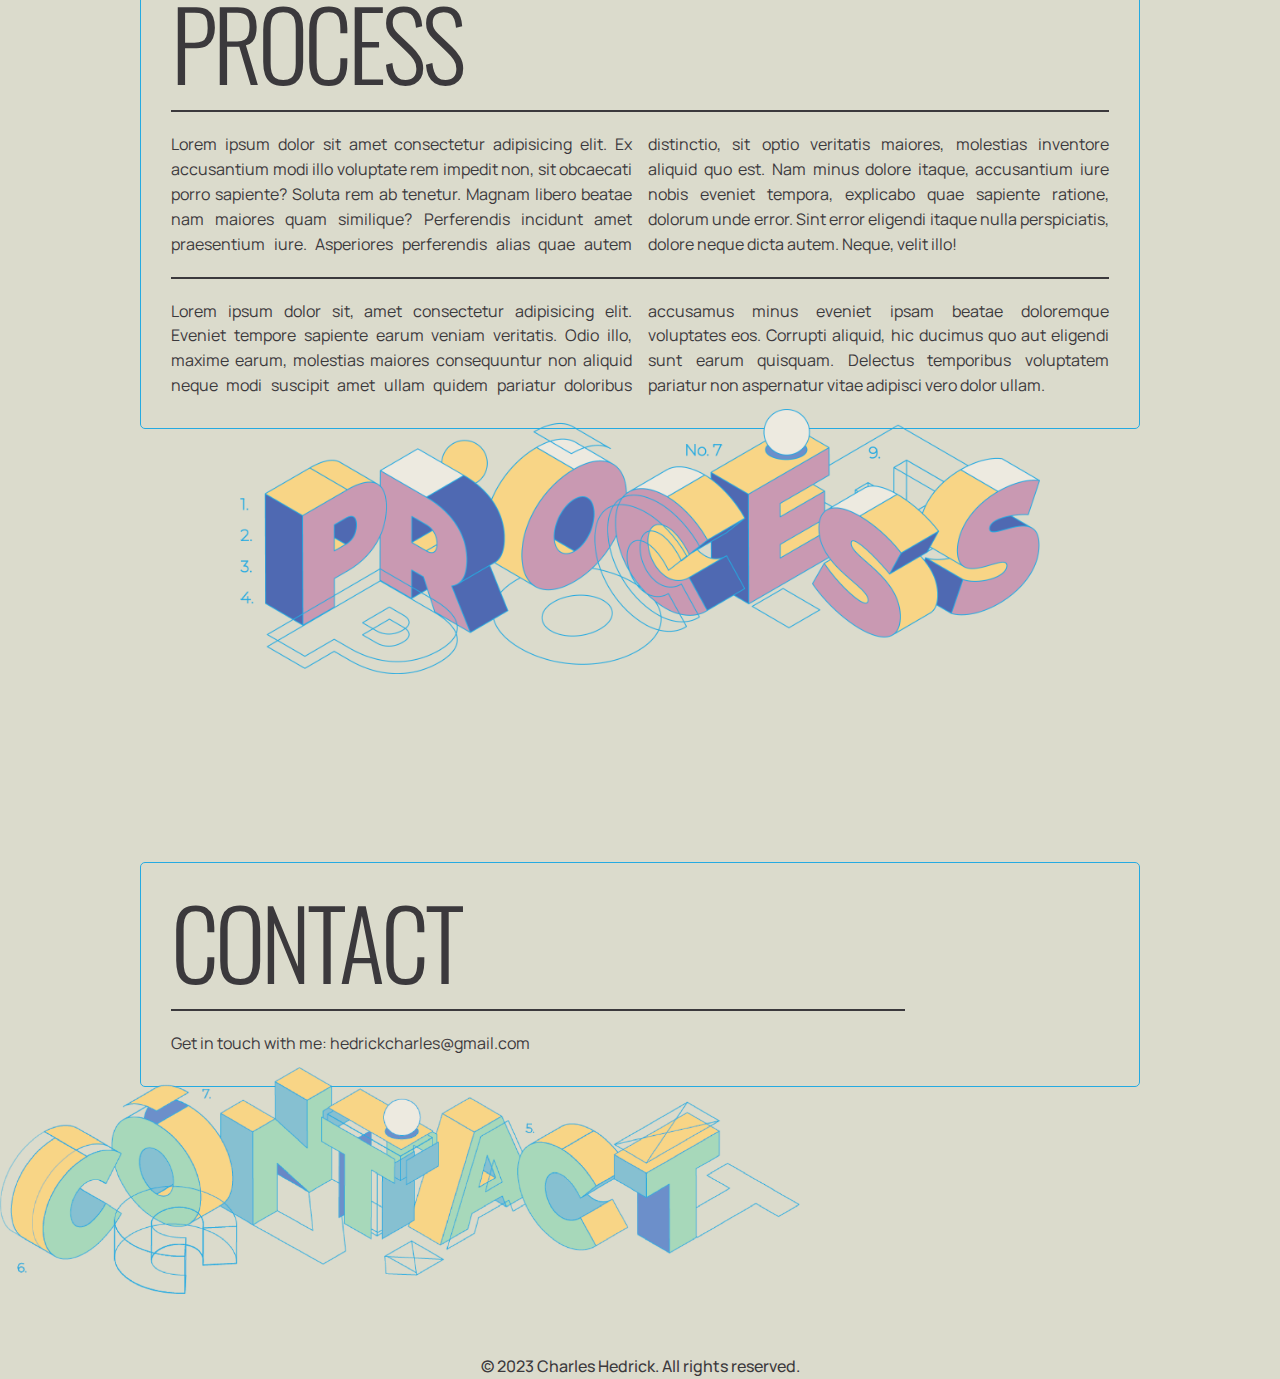
==== commit d82d2d2a: "added partials for pages to scss. modifications to responsive layout" ====
--- a/index.html
+++ b/index.html
@@ -79,24 +79,24 @@
       </button>
 
       <!-- Hero Section -->
-      <section id="section1" class="section wrapper hero-wrapper">
+      <section id="section1" class="wrapper hero-wrapper section">
         <div id="left-hero">
-          <div class="hero-portrait-border">
-            <img
-              class="hero-portrait"
-              src="images/hero_portrait.png"
-              alt="portrait"
-            />
-          </div>
           <div class="hero-text-container">
-            <h2>creative</h2>
+            <div class="hero-portrait-border">
+              <img
+                class="hero-portrait"
+                src="images/hero_portrait.png"
+                alt="portrait"
+              />
+            </div>
+            <h2 class="creative-text">creative</h2>
             <div class="hero-ampersand-wrapper">
               <h1>Designer</h1>
               <h2 id="ampersand">&</h2>
             </div>
             <h1>Developer</h1>
             <p>
-              Hey there! I'm a Jacksonville-based Frontend Web Developer and
+              Hello! I'm a Jacksonville-based Frontend Web Developer and
               Designer on a mission to bring the best of both worlds to the
               digital realm. With over a decade of design and fine art
               experience under my belt, I blend creativity and technical prowess
@@ -193,78 +193,119 @@
 
       <!-- About Section -->
       <section id="section2" class="wrapper section about-section">
+        <div class="section-text-container">
+          <h1>About Me</h1>
+          <p>
+            Passionate Web Developer: With two years of web development
+            experience, I've infused my artistic background into crafting
+            captivating online experiences. Proficient in HTML, CSS, JavaScript,
+            PHP, and MySQL, I specialize in crafting visually engaging
+            anduser-centered websites that leverage over ten years of fine art
+            experience.
+          </p>
+        </div>
         <img
           src="images/3D_text_about.png"
-          class="hero-3Dtext-about"
+          class="hero-3Dtext-about section-image-narrow"
           alt="3D text About"
         />
-        <h2>About Me</h2>
-        <p>
-          Passionate Web Developer: With two years of web development
-          experience, I've infused my artistic background into crafting
-          captivating online experiences. Proficient in HTML, CSS, JavaScript,
-          PHP, and MySQL, I specialize in crafting visually engaging and
-          user-centered websites that leverage over ten years of fine art
-          experience.
-        </p>
       </section>
 
       <!-- Skills Section -->
       <section id="section3" class="wrapper section" id="skills">
+        <div class="section-text-container">
+          <h1>Skills</h1>
+          <p>
+            Lorem ipsum dolor sit amet consectetur adipisicing elit. Nostrum
+            laudantium quidem repellendus nisi soluta quam. Nihil excepturi
+            ipsam deserunt accusantium dolore, pariatur a natus impedit,
+            provident veritatis, corrupti sit tempora iste placeat consequatur.
+            Aut dolorem ea commodi facere illo repellendus excepturi? Labore
+            quas exercitationem incidunt. Quaerat illum nam incidunt eaque?
+          </p>
+          <ul>
+            <li>HTML5, CSS3, JavaScript</li>
+            <li>React, Angular, Vue.js</li>
+            <li>Responsive Design</li>
+            <!-- Add more skills -->
+          </ul>
+        </div>
         <img
           src="images/3D_text_skills.png"
-          class="hero-3Dtext-skills"
+          class="hero-3Dtext-skills section-image-narrow"
           alt="3D text skills"
         />
-        <h2>Skills</h2>
-        <ul>
-          <li>HTML5, CSS3, JavaScript</li>
-          <li>React, Angular, Vue.js</li>
-          <li>Responsive Design</li>
-          <!-- Add more skills -->
-        </ul>
       </section>
 
       <!-- Portfolio Section -->
       <section id="section4" class="wrapper section" id="portfolio">
+        <div class="section-text-container">
+          <h1>Portfolio</h1>
+          <p></p>
+        </div>
+        <!-- Showcase your projects with images, descriptions, and links -->
         <img
           src="images/3D_text_portfolio.png"
-          class="hero-3Dtext-portfolio"
+          class="hero-3Dtext-portfolio section-image-wide"
           alt="3D text portfolio"
         />
-        <h2>Portfolio</h2>
-        <!-- Showcase your projects with images, descriptions, and links -->
       </section>
 
       <!-- Work Process Section -->
       <section id="section5" class="wrapper section" id="process">
+        <div class="section-text-container">
+          <h1>Process</h1>
+          <p>
+            Lorem ipsum dolor sit amet consectetur adipisicing elit. Ex
+            accusantium modi illo voluptate rem impedit non, sit obcaecati porro
+            sapiente? Soluta rem ab tenetur. Magnam libero beatae nam maiores
+            quam similique? Perferendis incidunt amet praesentium iure.
+            Asperiores perferendis alias quae autem distinctio, sit optio
+            veritatis maiores, molestias inventore aliquid quo est. Nam minus
+            dolore itaque, accusantium iure nobis eveniet tempora, explicabo
+            quae sapiente ratione, dolorum unde error. Sint error eligendi
+            itaque nulla perspiciatis, dolore neque dicta autem. Neque, velit
+            illo!
+          </p>
+          <p>
+            Lorem ipsum dolor sit, amet consectetur adipisicing elit. Eveniet
+            tempore sapiente earum veniam veritatis. Odio illo, maxime earum,
+            molestias maiores consequuntur non aliquid neque modi suscipit amet
+            ullam quidem pariatur doloribus accusamus minus eveniet ipsam beatae
+            doloremque voluptates eos. Corrupti aliquid, hic ducimus quo aut
+            eligendi sunt earum quisquam. Delectus temporibus voluptatem
+            pariatur non aspernatur vitae adipisci vero dolor ullam.
+          </p>
+        </div>
         <img
           src="images/3D_text_process.png"
-          class="hero-3Dtext-process"
+          class="hero-3Dtext-process section-image-wide"
           alt="3D text process"
         />
-        <h2>Work Process</h2>
-        <p>
-          Lorem ipsum dolor sit amet consectetur adipisicing elit. Nostrum
-          laudantium quidem repellendus nisi soluta quam. Nihil excepturi ipsam
-          deserunt accusantium dolore, pariatur a natus impedit, provident
-          veritatis, corrupti sit tempora iste placeat consequatur. Aut dolorem
-          ea commodi facere illo repellendus excepturi? Labore quas
-          exercitationem incidunt. Quaerat illum nam incidunt eaque?
-        </p>
+        <img
+          src="images/3D_text_process_mobile.png"
+          class="hero-3Dtext-process section-image-mobile"
+          alt="3D text process"
+        />
       </section>
 
       <!-- Contact Section -->
       <section id="section7" class="wrapper section" id="contact">
-        <img
-          src="images/3D_text_contact.png"
-          class="hero-3Dtext-contact"
-          alt="3D text contact"
-        />
-        <h2>Contact</h2>
-        <p>Get in touch with me.</p>
-        <p>hedrickcharles@gmail.com</p>
-      </section>
+        <div class="section-text-container">
+          <h1>Contact</h1>
+          <p>Get in touch with me: hedrickcharles@gmail.com</p>
+        </div>
+      </section>
+      <img
+        src="images/3D_text_contact.png"
+        class="hero-3Dtext-contact section-image-wide"
+        alt="3D text contact"
+      />
+      <img
+        src="images/3D_text_contact_mobile.png"
+        class="hero-3Dtext-contact section-image-mobile"
+        alt="3D text contact"
+      />
     </main>
 
     <!-- Footer Section -->
--- a/css/style.css
+++ b/css/style.css
@@ -40,8 +40,10 @@
   --fs-72: 4.5rem;
   --fs-88: 5.5rem;
   --fs-96: 6rem;
+  --fs-120: 7.5rem;
   --container: 69.375rem;
-  --hero-width: 358px;
+  --hero-width-dekstop: 358px;
+  --hero-width-tablet: 325px;
   --transition: 0.3s ease-in-out;
 }
 
@@ -306,12 +308,13 @@
 
 .color-palette-wrapper {
   display: flex;
+  z-index: 99;
 }
 
 .circle-container {
   align-items: center;
   border-radius: 20px;
-  cursor: pointer;
+  cursor: crosshair;
   display: flex;
   height: 40px;
   justify-content: center;
@@ -482,7 +485,14 @@
 
 @media (max-width: 480px) {
   .hi-container {
+    display: none;
+  }
+}
+@media (min-width: 480px) and (max-width: 1024px) {
+  .hi-container {
     position: relative;
+    min-width: 345px;
+    min-height: 305px;
     animation: none;
   }
   .hi-0 {
@@ -528,58 +538,99 @@
     left: 70.2px;
   }
 }
-@media (min-width: 480px) and (max-width: 768px) {
-  .hi-container {
-    position: relative;
-    animation: none;
-  }
-  .hi-0 {
-    width: calc(var(--hi-0-width) * 0.6);
-    height: calc(var(--hi-0-height) * 0.6);
-    top: 18px;
-    left: 231px;
-  }
-  .hi-1 {
-    width: calc(var(--hi-1-width) * 0.6);
-    height: calc(var(--hi-1-height) * 0.6);
-    top: 96px;
-    left: 294px;
-  }
-  .hi-2 {
-    width: calc(var(--hi-2-width) * 0.6);
-    height: calc(var(--hi-2-height) * 0.6);
-    top: 42px;
-    left: 186px;
-  }
-  .hi-3 {
-    width: calc(var(--hi-3-width) * 0.6);
-    height: calc(var(--hi-3-height) * 0.6);
-    top: 42px;
-    left: 186px;
-  }
-  .hi-4 {
-    width: calc(var(--hi-4-width) * 0.6);
-    height: calc(var(--hi-4-height) * 0.6);
-    top: 30px;
-    left: -24px;
-  }
-  .hi-5 {
-    width: calc(var(--hi-5-width) * 0.6);
-    height: calc(var(--hi-5-height) * 0.6);
-    top: 207.6px;
-    left: 113.4px;
-  }
-  .hi-6 {
-    width: calc(var(--hi-6-width) * 0.6);
-    height: calc(var(--hi-6-height) * 0.6);
-    top: 103.2px;
-    left: 70.2px;
-  }
-}
 .header-icon {
   color: var(--white);
 }
 
+.section {
+  display: flex;
+  flex-direction: column;
+  justify-content: center;
+  align-items: center;
+}
+
+.section-image-mobile {
+  display: none;
+}
+
+.section-image-narrow {
+  width: 600px;
+  margin: -20px 0 60px 0;
+}
+
+.section-image-wide {
+  width: 800px;
+  margin: -20px 0 60px 0;
+}
+
+.section-text-container {
+  height: -moz-fit-content;
+  height: fit-content;
+  width: 90vw;
+  max-width: 1000px;
+  display: flex;
+  flex-direction: column;
+  align-items: baseline;
+  justify-content: center;
+  border: 1px solid var(--color-medium-blue);
+  border-radius: 5px;
+  padding: 30px;
+  margin-top: 10vw;
+}
+.section-text-container h1 {
+  font-family: "Oswald", sans-serif;
+  font-size: var(--fs-96);
+  text-transform: uppercase;
+  letter-spacing: -4px;
+  line-height: 1;
+  font-weight: 300;
+}
+.section-text-container h2 {
+  font-family: "Poiret One", cursive;
+  font-size: var(--fs-28);
+  line-height: 1;
+}
+.section-text-container p {
+  border-top: solid 2px;
+  margin-top: 20px;
+  padding-top: 20px;
+  width: auto;
+  font-weight: 400;
+  text-align: justify;
+  -moz-column-count: 2;
+       column-count: 2;
+}
+
+@media (max-width: 480px) {
+  .section-image-mobile {
+    display: block;
+    width: 90vw;
+    margin: -20px 0 60px 0;
+  }
+  .section-image-wide {
+    display: none;
+  }
+  .section-text-container {
+    height: -moz-fit-content;
+    height: fit-content;
+    width: 90vw;
+    max-width: 1000px;
+    display: flex;
+    flex-direction: column;
+    align-items: baseline;
+    justify-content: center;
+    border: none;
+  }
+  .section-text-container h1 {
+    font-size: var(--fs-72);
+  }
+  .section-text-container p {
+    width: -moz-fit-content;
+    width: fit-content;
+    font-weight: 500;
+    margin-bottom: 30px;
+  }
+}
 html,
 body {
   scroll-behavior: smooth;
@@ -591,6 +642,7 @@
   line-height: 1.56;
   background-color: var(--white);
   color: var(--black);
+  min-width: 600px;
 }
 
 body.dark-theme {
@@ -606,12 +658,19 @@
 }
 
 .wrapper {
-  height: 100vh;
+  height: -moz-fit-content;
+  height: fit-content;
 }
 
 @media (max-width: 480px) {
   .hide-mobile {
     display: none;
+  }
+  .wrapper {
+    width: 100vw;
+  }
+  p {
+    font-size: var(--fs-14);
   }
 }
 footer {
@@ -672,20 +731,78 @@
     width: 40vw;
   }
 }
-@media (min-width: 480px) and (max-width: 768px) {
+@media (min-width: 480px) and (max-width: 1024px) {
   .navbar-brand {
     font-size: var(--fs-20);
   }
 }
-@media (min-width: 768px) {
+@media (min-width: 1024px) {
   .navbar-brand {
     font-size: var(--fs-24);
   }
-}
-.hero-wrapper {
+  .navbar-toggler {
+    margin-right: 20px;
+  }
+}
+.nav-item {
+  padding-bottom: 30px;
+  font-family: "Oswald", sans-serif;
+}
+
+.nav-link {
+  color: var(--black);
+  font-size: var(--fs-72);
+  text-transform: uppercase;
+  letter-spacing: -4px;
+}
+
+.nav {
+  opacity: 0;
+  visibility: hidden;
+  transition: opacity 0.3s ease-in-out, visibility 0.3s ease-in-out;
+  height: 100vh;
+  width: 100vw;
+  display: flex;
+  flex-direction: column;
+  text-align: center;
+  justify-content: center;
+  background-color: var(--tertiary-color);
+}
+
+.nav.show {
+  opacity: 1;
+  visibility: visible;
+}
+
+@media (max-width: 480px) {
+  .brand-and-toggler {
+    display: flex;
+    justify-content: space-between;
+    align-items: center;
+  }
+  .nav-link {
+    font-size: var(--fs-48);
+  }
+}
+@media (min-width: 480px) and (max-width: 1024px) {
+  .nav-link {
+    font-size: var(--fs-28);
+  }
+}
+@media (min-width: 1024px) and (max-width: 1024px) {
+  .nav-link {
+    font-size: var(--fs-36);
+  }
+}
+.about-section {
+  border: 1px solid aquamarine;
+}
+
+#section1 {
   display: flex;
   align-items: center;
   justify-content: center;
+  flex-direction: row;
 }
 
 .right-hero {
@@ -706,43 +823,50 @@
   flex-direction: column;
   width: 40vw;
   height: 100vh;
+  z-index: 1;
 }
 
 .hero-text-container {
   height: -moz-fit-content;
   height: fit-content;
-  width: var(--hero-width);
+  width: -moz-fit-content;
+  width: fit-content;
   display: flex;
   flex-direction: column;
-  align-items: baseline;
+  align-items: center;
   justify-content: center;
 }
 .hero-text-container h1 {
   font-family: "Oswald", sans-serif;
-  font-size: var(--fs-96);
+  font-size: var(--fs-120);
   text-transform: uppercase;
   letter-spacing: -4px;
   line-height: 1;
   font-weight: 300;
+  text-align: left;
 }
 .hero-text-container h2 {
   font-family: "Poiret One", cursive;
   font-size: var(--fs-28);
   line-height: 1;
 }
+.hero-text-container .creative-text {
+  width: 100%;
+}
 .hero-text-container p {
   border-top: solid 2px;
   margin-top: 20px;
   padding-top: 20px;
-  width: var(--hero-width);
+  width: 456px;
   font-weight: 400;
   text-align: justify;
 }
 
 .hero-ampersand-wrapper {
   display: flex;
+  width: 100%;
   align-items: baseline;
-  justify-content: center;
+  justify-content: left;
 }
 
 #ampersand {
@@ -782,57 +906,71 @@
 }
 
 @media (max-width: 480px) {
+  #section1 {
+    flex-direction: column;
+  }
   .hero-wrapper {
-    height: 100vh;
+    height: -moz-fit-content;
+    height: fit-content;
     width: 100vw;
-    flex-direction: column-reverse;
-  }
-}
-.nav-item {
-  padding-bottom: 30px;
-  font-family: "Oswald", sans-serif;
-}
-
-.nav-link {
-  color: var(--black);
-  font-size: var(--fs-72);
-  text-transform: uppercase;
-  letter-spacing: -4px;
-}
-
-.nav {
-  opacity: 0;
-  visibility: hidden;
-  transition: opacity 0.3s ease-in-out, visibility 0.3s ease-in-out;
-  height: 100vh;
-  width: 100vw;
-  display: flex;
-  flex-direction: column;
-  text-align: center;
-  justify-content: center;
-  background-color: var(--tertiary-color);
-}
-
-.nav.show {
-  opacity: 1;
-  visibility: visible;
-}
-
-@media (max-width: 480px) {
-  .brand-and-toggler {
+    flex-direction: column;
+  }
+  .hero-portrait-border {
+    margin-top: 10vh;
+  }
+  #left-hero {
+    width: 90vw;
+    height: -moz-fit-content;
+    height: fit-content;
+  }
+  .hero-text-container {
+    height: -moz-fit-content;
+    height: fit-content;
+    width: 325px;
+  }
+  .hero-text-container h1 {
+    font-size: var(--fs-72);
+  }
+  .hero-text-container p {
+    width: -moz-fit-content;
+    width: fit-content;
+    font-weight: 500;
+    margin-bottom: 30px;
+  }
+  .color-palette-wrapper {
+    display: none;
+  }
+  .dot-grid {
+    display: none;
+  }
+}
+@media (min-width: 480px) and (max-width: 1024px) {
+  .left-hero {
+    justify-content: center;
     display: flex;
-    justify-content: space-between;
     align-items: center;
   }
-}
-@media (min-width: 480px) and (max-width: 768px) {
-  .nav-link {
-    font-size: var(--fs-28);
-  }
-}
-@media (min-width: 768px) and (max-width: 1024px) {
-  .nav-link {
-    font-size: var(--fs-36);
+  .hero-text-container {
+    height: -moz-fit-content;
+    height: fit-content;
+  }
+  .hero-text-container h1 {
+    font-size: var(--fs-88);
+  }
+  .hero-text-container p {
+    font-weight: 500;
+    font-size: var(--fs-14);
+    margin-bottom: 30px;
+    width: 325px;
+  }
+  .creative-text {
+    width: 325px;
+  }
+  .dot-grid {
+    height: 600px;
+  }
+  .hero-portrait-border {
+    margin-top: 4vh;
   }
 }
 @keyframes slideIn {
@@ -1007,8 +1145,10 @@
   --fs-72: 4.5rem;
   --fs-88: 5.5rem;
   --fs-96: 6rem;
+  --fs-120: 7.5rem;
   --container: 69.375rem;
-  --hero-width: 358px;
+  --hero-width-dekstop: 358px;
+  --hero-width-tablet: 325px;
   --transition: 0.3s ease-in-out;
 }
 
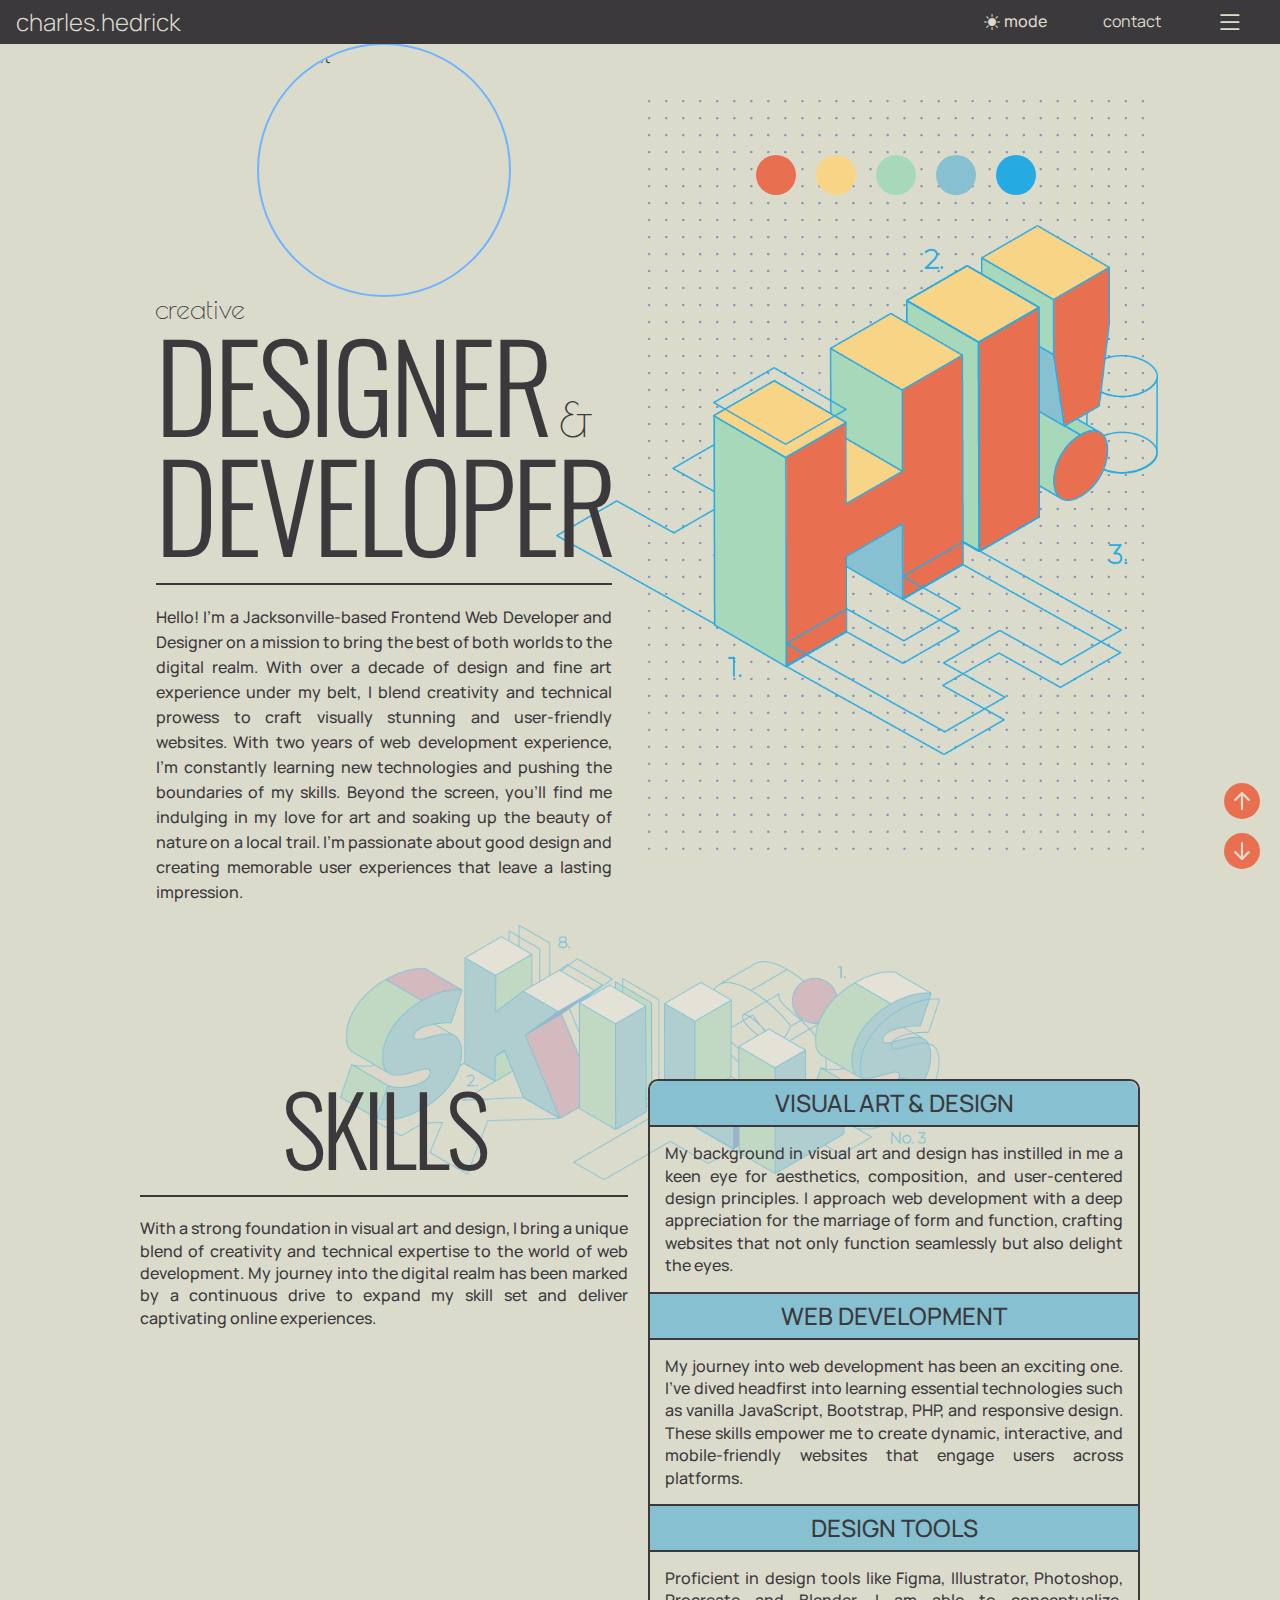
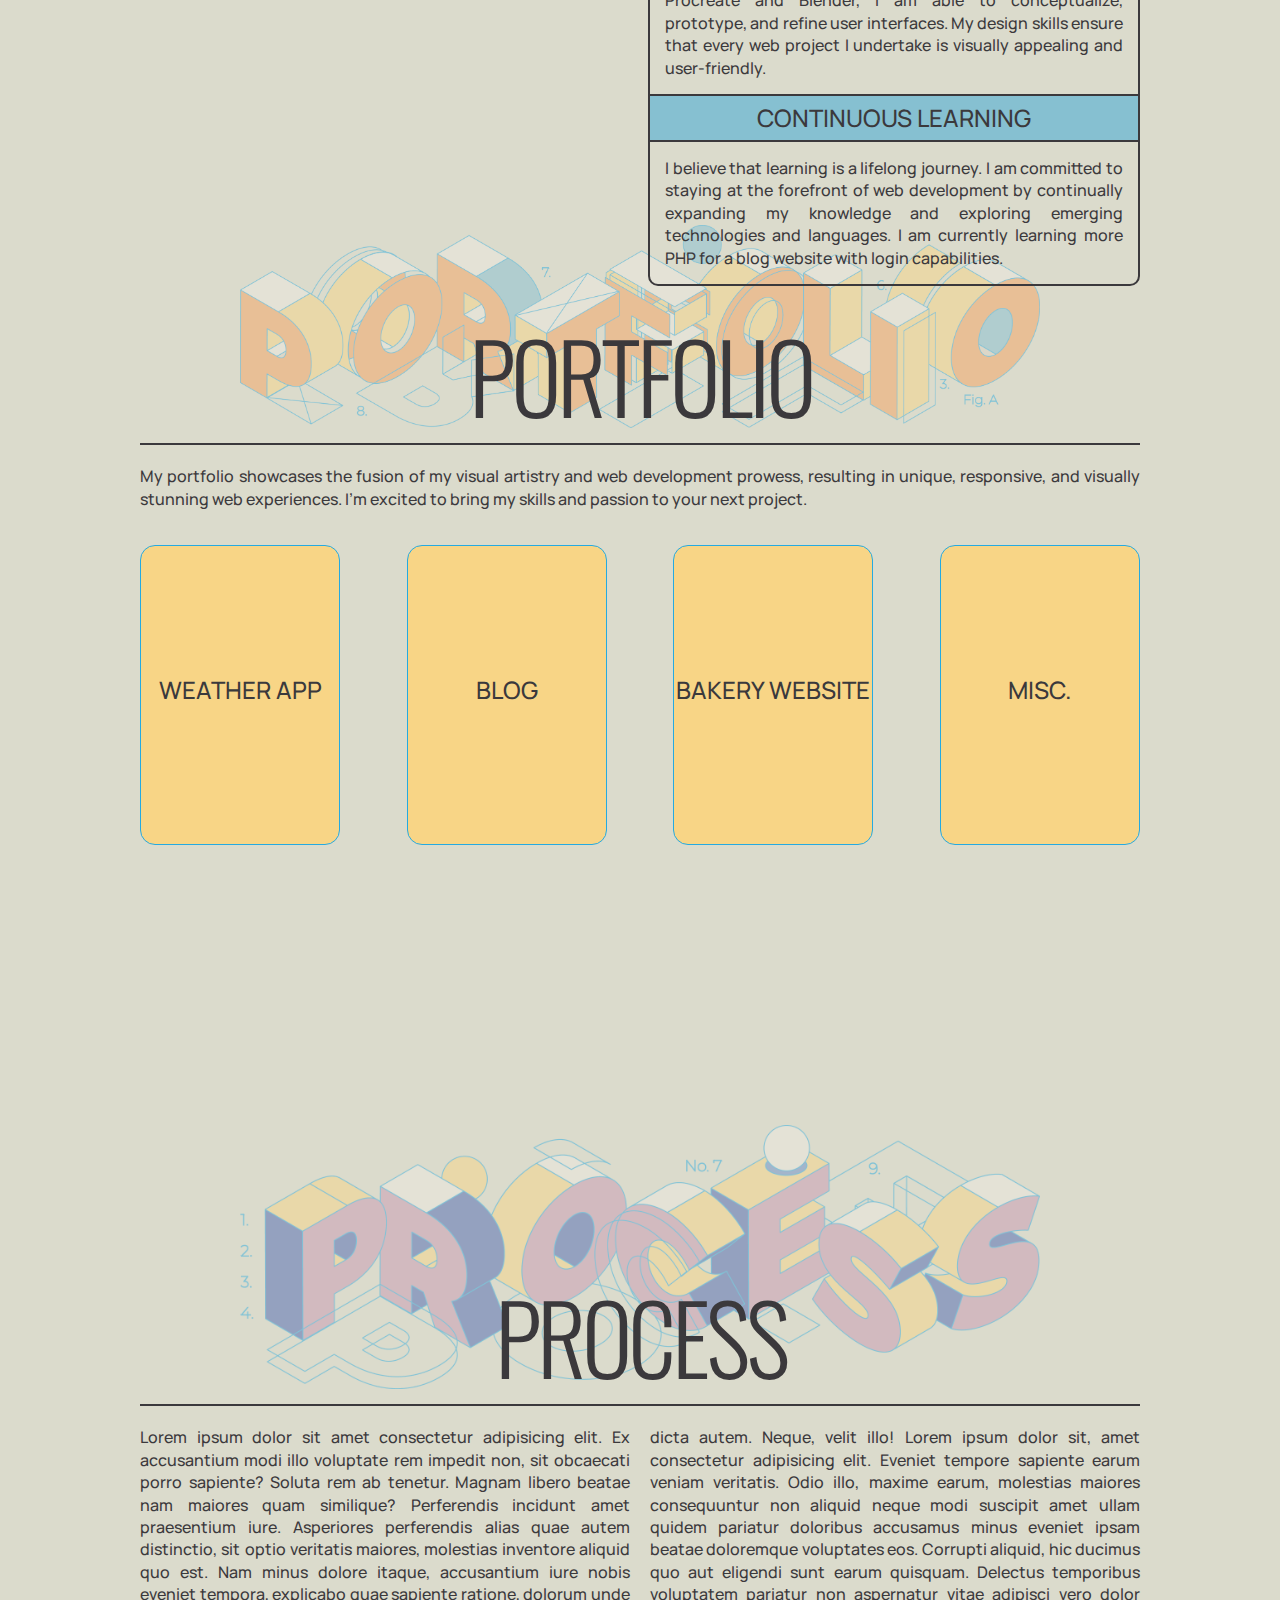
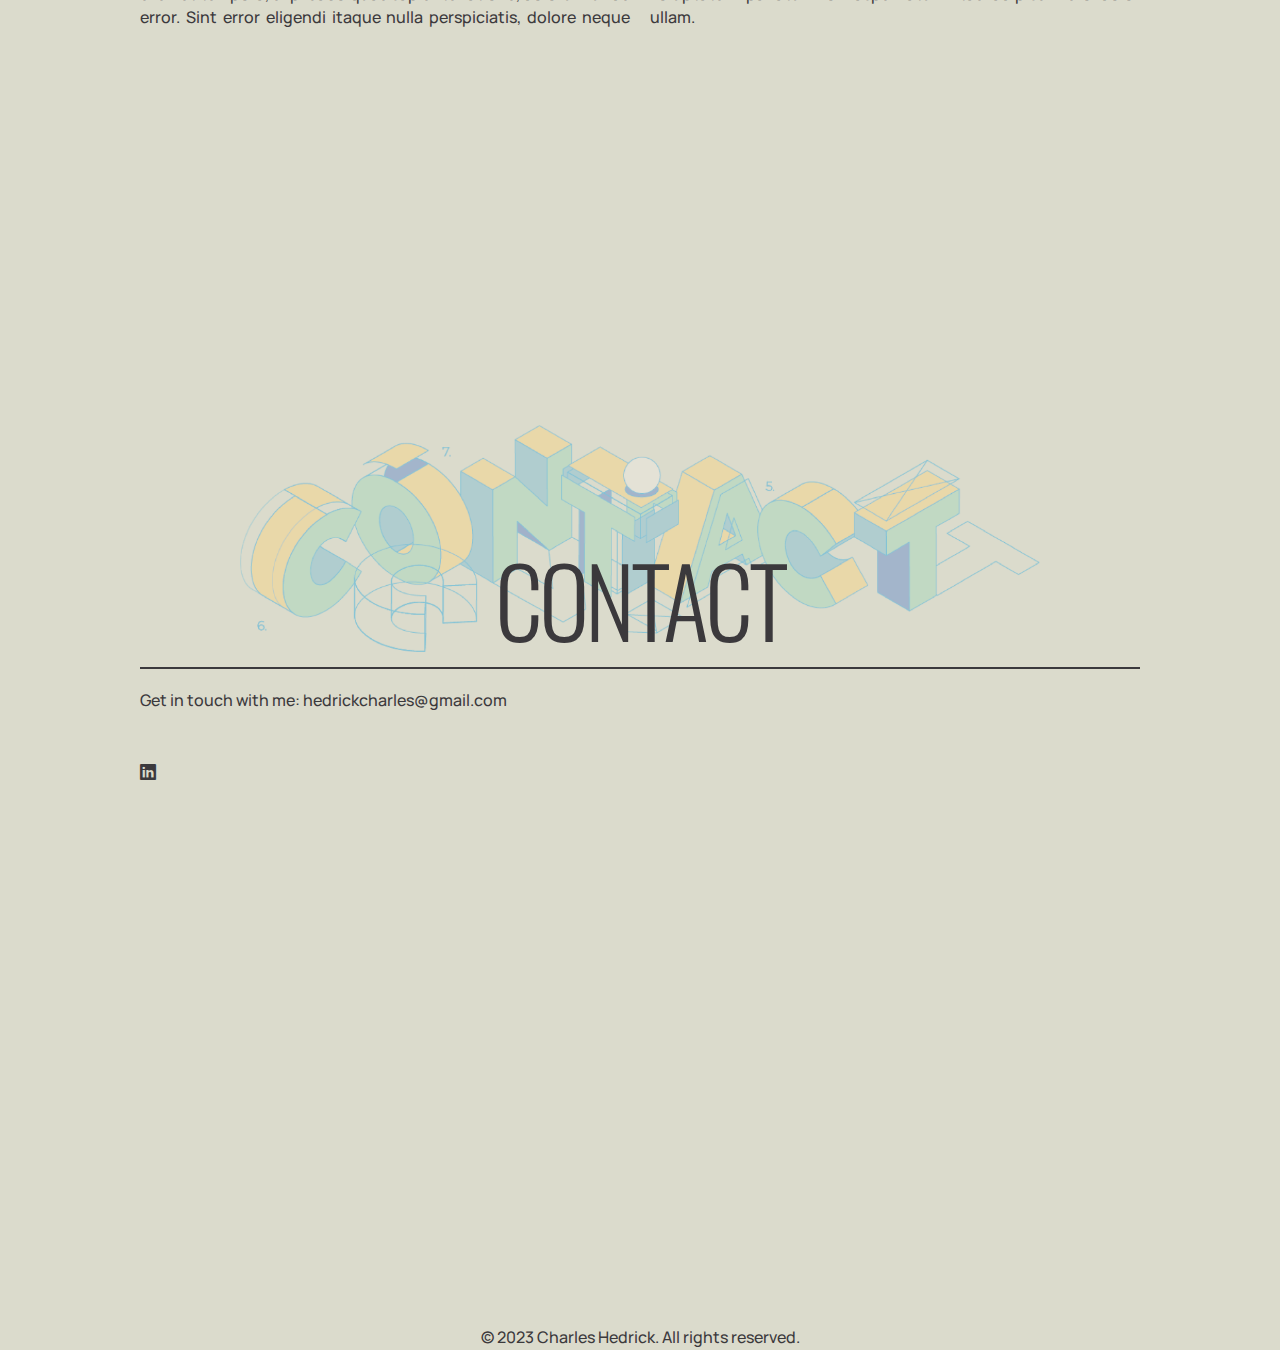
==== commit 01fb0255: "progress on formatting and adding copy. Working on Skills section." ====
--- a/index.html
+++ b/index.html
@@ -11,7 +11,7 @@
     <link rel="stylesheet" href="css/style.css" />
   </head>
   <body>
-    <!-- Header Section -->
+    <!-- Header -->
     <header class="header">
       <div class="brand-and-toggler">
         <a href="#section1" class="navbar-brand click-transition">
@@ -43,23 +43,15 @@
             </a>
           </li>
           <li class="nav-item">
-            <a href="#section3" class="nav-link toggle click-transition"
-              >Skills</a
-            >
-          </li>
-          <li class="nav-item">
             <a href="#section4" class="nav-link toggle click-transition"
               >Portfolio</a
             >
           </li>
           <li class="nav-item">
             <a href="#section5" class="nav-link toggle click-transition"
-              >Work Process</a
+              >Process</a
             >
           </li>
-          <!-- <li class="nav-item">
-              <a href="#testimonials" class="nav-link toggle">Testimonials</a>
-            </li> -->
           <li class="nav-item">
             <a href="#section7" class="nav-link toggle click-transition"
               >Contact</a
@@ -78,237 +70,296 @@
         <i class="bi bi-arrow-down-circle-fill arrow-down grow-hover"></i>
       </button>
 
-      <!-- Hero Section -->
-      <section id="section1" class="wrapper hero-wrapper section">
-        <div id="left-hero">
-          <div class="hero-text-container">
-            <div class="hero-portrait-border">
-              <img
-                class="hero-portrait"
-                src="images/hero_portrait.png"
-                alt="portrait"
-              />
-            </div>
-            <h2 class="creative-text">creative</h2>
-            <div class="hero-ampersand-wrapper">
-              <h1>Designer</h1>
-              <h2 id="ampersand">&</h2>
-            </div>
-            <h1>Developer</h1>
+      <!-- Hero -->
+      <div id="section1" class="section-container">
+        <section class="wrapper hero-wrapper section">
+          <div id="left-hero">
+            <div class="hero-text-container">
+              <div class="hero-portrait-border">
+                <img
+                  class="hero-portrait"
+                  src="images/hero_portrait.png"
+                  alt="portrait"
+                />
+              </div>
+              <h2 class="creative-text">creative</h2>
+              <div class="hero-ampersand-wrapper">
+                <h1>Designer</h1>
+                <h2 id="ampersand">&</h2>
+              </div>
+              <h1>Developer</h1>
+              <p>
+                Hello! I'm a Jacksonville-based Frontend Web Developer and
+                Designer on a mission to bring the best of both worlds to the
+                digital realm. With over a decade of design and fine art
+                experience under my belt, I blend creativity and technical
+                prowess to craft visually stunning and user-friendly websites.
+                With two years of web development experience, I'm constantly
+                learning new technologies and pushing the boundaries of my
+                skills. Beyond the screen, you'll find me indulging in my love
+                for art and soaking up the beauty of nature on a local trail.
+                I'm passionate about good design and creating memorable user
+                experiences that leave a lasting impression.
+              </p>
+            </div>
+          </div>
+          <div class="right-hero">
+            <div class="color-palette-wrapper">
+              <div class="circle-container">
+                <div class="circle circle-1">
+                  <p class="circle-text">#e96f51</p>
+                </div>
+              </div>
+              <div class="circle-container">
+                <div class="circle circle-2">
+                  <p class="circle-text">#f8d586</p>
+                </div>
+              </div>
+              <div class="circle-container">
+                <div class="circle circle-3">
+                  <p class="circle-text">#a7d8ba</p>
+                </div>
+              </div>
+              <div class="circle-container">
+                <div class="circle circle-4">
+                  <p class="circle-text">#86c0d1</p>
+                </div>
+              </div>
+              <div class="circle-container">
+                <div class="circle circle-5">
+                  <p class="circle-text">#34h298</p>
+                </div>
+              </div>
+            </div>
+            <div class="hi-container">
+              <img
+                src="images/hi/3D_text_hi_0.png"
+                class="hi-0"
+                alt="3D text component"
+                id="hi-0"
+              />
+              <img
+                src="images/hi/3D_text_hi_1.png"
+                class="hi-1"
+                alt="3D text component"
+                id="hi-1"
+              />
+              <img
+                src="images/hi/3D_text_hi_2.png"
+                class="hi-2"
+                alt="3D text component"
+                id="hi-2"
+              />
+              <img
+                src="images/hi/3D_text_hi_3.png"
+                class="hi-3"
+                alt="3D text component"
+                id="hi-3"
+              />
+              <img
+                src="images/hi/3D_text_hi_4.png"
+                class="hi-4"
+                alt="3D text component"
+                id="hi-4"
+              />
+              <img
+                src="images/hi/3D_text_hi_5.png"
+                class="hi-5"
+                alt="3D text component"
+                id="hi-5"
+              />
+              <img
+                src="images/hi/3D_text_hi_6.png"
+                class="hi-6"
+                alt="3D text component"
+                id="hi-6"
+              />
+            </div>
+
+            <img
+              src="images/dot_matrix.png"
+              class="dot-grid"
+              alt="background dot grid"
+            />
+          </div>
+        </section>
+      </div>
+
+      <!-- Skills -->
+      <div id="section3" class="section-container">
+        <section class="wrapper section" id="skills">
+          <img
+            src="images/3D_text_skills.png"
+            class="hero-3Dtext-skills section-image-narrow"
+            alt="3D text skills"
+            loading="lazy"
+          />
+          <div class="section-text-container">
+            <div class="two-column-container">
+              <div class="left-column">
+                <h1>Skills</h1>
+                <p>
+                  With a strong foundation in visual art and design, I bring a
+                  unique blend of creativity and technical expertise to the
+                  world of web development. My journey into the digital realm
+                  has been marked by a continuous drive to expand my skill set
+                  and deliver captivating online experiences.
+                </p>
+              </div>
+              <div class="right-column">
+                <h3>Visual Art & Design</h3>
+                <p>
+                  My background in visual art and design has instilled in me a
+                  keen eye for aesthetics, composition, and user-centered design
+                  principles. I approach web development with a deep
+                  appreciation for the marriage of form and function, crafting
+                  websites that not only function seamlessly but also delight
+                  the eyes.
+                </p>
+                <h3>Web Development</h3>
+                <p>
+                  My journey into web development has been an exciting one. I've
+                  dived headfirst into learning essential technologies such as
+                  vanilla JavaScript, Bootstrap, PHP, and responsive design.
+                  These skills empower me to create dynamic, interactive, and
+                  mobile-friendly websites that engage users across platforms.
+                </p>
+                <h3>Design Tools</h3>
+                <p>
+                  Proficient in design tools like Figma, Illustrator, Photoshop,
+                  Procreate and Blender, I am able to conceptualize, prototype,
+                  and refine user interfaces. My design skills ensure that every
+                  web project I undertake is visually appealing and
+                  user-friendly.
+                </p>
+                <h3>Continuous Learning</h3>
+                <p>
+                  I believe that learning is a lifelong journey. I am committed
+                  to staying at the forefront of web development by continually
+                  expanding my knowledge and exploring emerging technologies and
+                  languages. I am currently learning more PHP for a blog website
+                  with login capabilities.
+                </p>
+              </div>
+            </div>
+          </div>
+        </section>
+      </div>
+
+      <!-- Portfolio -->
+      <div id="section4" class="section-container">
+        <section class="wrapper section" id="portfolio">
+          <img
+            src="images/3D_text_portfolio.png"
+            class="hero-3Dtext-portfolio section-image-wide"
+            alt="3D text portfolio"
+            loading="lazy"
+          />
+          <img
+            src="images/3D_text_portfolio_mobile.png"
+            class="hero-3Dtext-contact section-image-mobile"
+            alt="3D text contact"
+            loading="lazy"
+          />
+          <div class="section-text-container">
+            <h1>Portfolio</h1>
             <p>
-              Hello! I'm a Jacksonville-based Frontend Web Developer and
-              Designer on a mission to bring the best of both worlds to the
-              digital realm. With over a decade of design and fine art
-              experience under my belt, I blend creativity and technical prowess
-              to craft visually stunning and user-friendly websites. With two
-              years of web development experience, I'm constantly learning new
-              technologies and pushing the boundaries of my skills. Beyond the
-              screen, you'll find me indulging in my love for art and soaking up
-              the beauty of nature on a local trail. I'm passionate about good
-              design and creating memorable user experiences that leave a
-              lasting impression.
+              My portfolio showcases the fusion of my visual artistry and web
+              development prowess, resulting in unique, responsive, and visually
+              stunning web experiences. I'm excited to bring my skills and
+              passion to your next project.
             </p>
-          </div>
-        </div>
-        <div class="right-hero">
-          <div class="color-palette-wrapper">
-            <div class="circle-container">
-              <div class="circle circle-1">
-                <p class="circle-text">#e96f51</p>
-              </div>
-            </div>
-            <div class="circle-container">
-              <div class="circle circle-2">
-                <p class="circle-text">#f8d586</p>
-              </div>
-            </div>
-            <div class="circle-container">
-              <div class="circle circle-3">
-                <p class="circle-text">#a7d8ba</p>
-              </div>
-            </div>
-            <div class="circle-container">
-              <div class="circle circle-4">
-                <p class="circle-text">#86c0d1</p>
-              </div>
-            </div>
-            <div class="circle-container">
-              <div class="circle circle-5">
-                <p class="circle-text">#34h298</p>
-              </div>
-            </div>
-          </div>
-          <div class="hi-container">
-            <img
-              src="images/hi/3D_text_hi_0.png"
-              class="hi-0"
-              alt="3D text component"
-              id="hi-0"
-            />
-            <img
-              src="images/hi/3D_text_hi_1.png"
-              class="hi-1"
-              alt="3D text component"
-              id="hi-1"
-            />
-            <img
-              src="images/hi/3D_text_hi_2.png"
-              class="hi-2"
-              alt="3D text component"
-              id="hi-2"
-            />
-            <img
-              src="images/hi/3D_text_hi_3.png"
-              class="hi-3"
-              alt="3D text component"
-              id="hi-3"
-            />
-            <img
-              src="images/hi/3D_text_hi_4.png"
-              class="hi-4"
-              alt="3D text component"
-              id="hi-4"
-            />
-            <img
-              src="images/hi/3D_text_hi_5.png"
-              class="hi-5"
-              alt="3D text component"
-              id="hi-5"
-            />
-            <img
-              src="images/hi/3D_text_hi_6.png"
-              class="hi-6"
-              alt="3D text component"
-              id="hi-6"
-            />
-          </div>
-
-          <img
-            src="images/dot_matrix.png"
-            class="dot-grid"
-            alt="background dot grid"
-          />
-        </div>
-      </section>
-
-      <!-- About Section -->
-      <section id="section2" class="wrapper section about-section">
-        <div class="section-text-container">
-          <h1>About Me</h1>
-          <p>
-            Passionate Web Developer: With two years of web development
-            experience, I've infused my artistic background into crafting
-            captivating online experiences. Proficient in HTML, CSS, JavaScript,
-            PHP, and MySQL, I specialize in crafting visually engaging
-            anduser-centered websites that leverage over ten years of fine art
-            experience.
-          </p>
-        </div>
-        <img
-          src="images/3D_text_about.png"
-          class="hero-3Dtext-about section-image-narrow"
-          alt="3D text About"
-        />
-      </section>
-
-      <!-- Skills Section -->
-      <section id="section3" class="wrapper section" id="skills">
-        <div class="section-text-container">
-          <h1>Skills</h1>
-          <p>
-            Lorem ipsum dolor sit amet consectetur adipisicing elit. Nostrum
-            laudantium quidem repellendus nisi soluta quam. Nihil excepturi
-            ipsam deserunt accusantium dolore, pariatur a natus impedit,
-            provident veritatis, corrupti sit tempora iste placeat consequatur.
-            Aut dolorem ea commodi facere illo repellendus excepturi? Labore
-            quas exercitationem incidunt. Quaerat illum nam incidunt eaque?
-          </p>
-          <ul>
-            <li>HTML5, CSS3, JavaScript</li>
-            <li>React, Angular, Vue.js</li>
-            <li>Responsive Design</li>
-            <!-- Add more skills -->
-          </ul>
-        </div>
-        <img
-          src="images/3D_text_skills.png"
-          class="hero-3Dtext-skills section-image-narrow"
-          alt="3D text skills"
-        />
-      </section>
-
-      <!-- Portfolio Section -->
-      <section id="section4" class="wrapper section" id="portfolio">
-        <div class="section-text-container">
-          <h1>Portfolio</h1>
-          <p></p>
-        </div>
-        <!-- Showcase your projects with images, descriptions, and links -->
-        <img
-          src="images/3D_text_portfolio.png"
-          class="hero-3Dtext-portfolio section-image-wide"
-          alt="3D text portfolio"
-        />
-      </section>
-
-      <!-- Work Process Section -->
-      <section id="section5" class="wrapper section" id="process">
-        <div class="section-text-container">
-          <h1>Process</h1>
-          <p>
-            Lorem ipsum dolor sit amet consectetur adipisicing elit. Ex
-            accusantium modi illo voluptate rem impedit non, sit obcaecati porro
-            sapiente? Soluta rem ab tenetur. Magnam libero beatae nam maiores
-            quam similique? Perferendis incidunt amet praesentium iure.
-            Asperiores perferendis alias quae autem distinctio, sit optio
-            veritatis maiores, molestias inventore aliquid quo est. Nam minus
-            dolore itaque, accusantium iure nobis eveniet tempora, explicabo
-            quae sapiente ratione, dolorum unde error. Sint error eligendi
-            itaque nulla perspiciatis, dolore neque dicta autem. Neque, velit
-            illo!
-          </p>
-          <p>
-            Lorem ipsum dolor sit, amet consectetur adipisicing elit. Eveniet
-            tempore sapiente earum veniam veritatis. Odio illo, maxime earum,
-            molestias maiores consequuntur non aliquid neque modi suscipit amet
-            ullam quidem pariatur doloribus accusamus minus eveniet ipsam beatae
-            doloremque voluptates eos. Corrupti aliquid, hic ducimus quo aut
-            eligendi sunt earum quisquam. Delectus temporibus voluptatem
-            pariatur non aspernatur vitae adipisci vero dolor ullam.
-          </p>
-        </div>
-        <img
-          src="images/3D_text_process.png"
-          class="hero-3Dtext-process section-image-wide"
-          alt="3D text process"
-        />
-        <img
-          src="images/3D_text_process_mobile.png"
-          class="hero-3Dtext-process section-image-mobile"
-          alt="3D text process"
-        />
-      </section>
-
-      <!-- Contact Section -->
-      <section id="section7" class="wrapper section" id="contact">
-        <div class="section-text-container">
-          <h1>Contact</h1>
-          <p>Get in touch with me: hedrickcharles@gmail.com</p>
-        </div>
-      </section>
-      <img
-        src="images/3D_text_contact.png"
-        class="hero-3Dtext-contact section-image-wide"
-        alt="3D text contact"
-      />
-      <img
-        src="images/3D_text_contact_mobile.png"
-        class="hero-3Dtext-contact section-image-mobile"
-        alt="3D text contact"
-      />
+            <div class="projects-wrapper">
+              <div class="project">
+                <h3>Weather App</h3>
+              </div>
+              <div class="project">
+                <h3>Blog</h3>
+              </div>
+              <div class="project">
+                <h3>Bakery Website</h3>
+              </div>
+              <div class="project">
+                <h3>Misc.</h3>
+              </div>
+            </div>
+          </div>
+        </section>
+      </div>
+
+      <!-- Process -->
+      <div id="section5" class="section-container">
+        <section class="wrapper section" id="process">
+          <img
+            src="images/3D_text_process.png"
+            class="hero-3Dtext-process section-image-wide"
+            alt="3D text process"
+          />
+          <img
+            src="images/3D_text_process_mobile.png"
+            class="hero-3Dtext-process section-image-mobile"
+            alt="3D text process"
+            loading="lazy"
+          />
+          <div class="section-text-container process-text-container">
+            <h1>Process</h1>
+            <p>
+              Lorem ipsum dolor sit amet consectetur adipisicing elit. Ex
+              accusantium modi illo voluptate rem impedit non, sit obcaecati
+              porro sapiente? Soluta rem ab tenetur. Magnam libero beatae nam
+              maiores quam similique? Perferendis incidunt amet praesentium
+              iure. Asperiores perferendis alias quae autem distinctio, sit
+              optio veritatis maiores, molestias inventore aliquid quo est. Nam
+              minus dolore itaque, accusantium iure nobis eveniet tempora,
+              explicabo quae sapiente ratione, dolorum unde error. Sint error
+              eligendi itaque nulla perspiciatis, dolore neque dicta autem.
+              Neque, velit illo! Lorem ipsum dolor sit, amet consectetur
+              adipisicing elit. Eveniet tempore sapiente earum veniam veritatis.
+              Odio illo, maxime earum, molestias maiores consequuntur non
+              aliquid neque modi suscipit amet ullam quidem pariatur doloribus
+              accusamus minus eveniet ipsam beatae doloremque voluptates eos.
+              Corrupti aliquid, hic ducimus quo aut eligendi sunt earum
+              quisquam. Delectus temporibus voluptatem pariatur non aspernatur
+              vitae adipisci vero dolor ullam.
+            </p>
+          </div>
+        </section>
+      </div>
+
+      <!-- Contact -->
+      <div id="section7" class="section-container">
+        <section class="wrapper section" id="contact">
+          <img
+            src="images/3D_text_contact.png"
+            class="hero-3Dtext-contact section-image-wide"
+            alt="3D text contact"
+            loading="lazy"
+          />
+          <img
+            src="images/3D_text_contact_mobile.png"
+            class="hero-3Dtext-contact section-image-mobile"
+            alt="3D text contact"
+            loading="lazy"
+          />
+          <div class="section-text-container contact-text-container">
+            <h1>Contact</h1>
+            <p>Get in touch with me: hedrickcharles@gmail.com</p>
+            <button
+              type="button"
+              class="navbar-toggler toggle click-transition"
+              id="navbar-toggler"
+            >
+              <i class="bi bi-list toggler-icon"></i>
+            </button>
+            <button type="button" class="bootstrap-icons">
+              <i class="bi bi-linkedin"></i>
+            </button>
+          </div>
+        </section>
+      </div>
     </main>
 
-    <!-- Footer Section -->
+    <!-- Footer -->
     <footer>
       <p>&copy; 2023 Charles Hedrick. All rights reserved.</p>
     </footer>
--- a/css/style.css
+++ b/css/style.css
@@ -542,11 +542,20 @@
   color: var(--white);
 }
 
+.bootstrap-icons {
+  text-align: left;
+}
+
 .section {
   display: flex;
   flex-direction: column;
-  justify-content: center;
   align-items: center;
+}
+
+.section-container {
+  scroll-snap-align: start;
+  scroll-snap-stop: always;
+  height: 100vh;
 }
 
 .section-image-mobile {
@@ -555,57 +564,97 @@
 
 .section-image-narrow {
   width: 600px;
-  margin: -20px 0 60px 0;
+  max-width: 80vw;
+  margin-bottom: -165px;
+  opacity: 50%;
+  z-index: -1;
 }
 
 .section-image-wide {
   width: 800px;
-  margin: -20px 0 60px 0;
+  margin-bottom: -165px;
+  opacity: 50%;
+  z-index: -1;
 }
 
 .section-text-container {
+  align-items: baseline;
+  display: flex;
+  flex-direction: column;
   height: -moz-fit-content;
   height: fit-content;
+  justify-content: center;
+  margin-top: 5vw;
+  max-width: 1000px;
   width: 90vw;
-  max-width: 1000px;
-  display: flex;
-  flex-direction: column;
-  align-items: baseline;
-  justify-content: center;
-  border: 1px solid var(--color-medium-blue);
-  border-radius: 5px;
-  padding: 30px;
-  margin-top: 10vw;
 }
 .section-text-container h1 {
+  border-bottom: solid 2px;
   font-family: "Oswald", sans-serif;
   font-size: var(--fs-96);
-  text-transform: uppercase;
+  font-weight: 300;
   letter-spacing: -4px;
   line-height: 1;
-  font-weight: 300;
+  margin-bottom: 20px;
+  padding-bottom: 20px;
+  text-align: center;
+  text-transform: uppercase;
+  width: 100%;
+  transition: letter-spacing 0.5s cubic-bezier(0.75, 0, 0.36, 1), color 0.3s ease;
+}
+.section-text-container h1:hover {
+  letter-spacing: 5px;
+  color: var(--color-medium-blue);
 }
 .section-text-container h2 {
   font-family: "Poiret One", cursive;
   font-size: var(--fs-28);
   line-height: 1;
 }
+.section-text-container h3:first-child {
+  margin-top: 0px;
+  padding: 0 0 10px 0;
+}
+.section-text-container h3 {
+  font-size: var(--fs-24);
+  font-weight: 500;
+  line-height: 1;
+  padding: 10px 0;
+  text-align: center;
+  text-transform: uppercase;
+}
 .section-text-container p {
-  border-top: solid 2px;
-  margin-top: 20px;
-  padding-top: 20px;
+  padding-bottom: 5px;
   width: auto;
-  font-weight: 400;
   text-align: justify;
+  line-height: 1.4;
+}
+
+.two-column-container {
+  display: flex;
   -moz-column-count: 2;
        column-count: 2;
+}
+
+.left-column {
+  flex: 1;
+  margin-right: 20px;
+}
+
+.right-column {
+  flex: 1;
 }
 
 @media (max-width: 480px) {
   .section-image-mobile {
     display: block;
-    width: 90vw;
-    margin: -20px 0 60px 0;
+    width: 80vw;
+    margin-bottom: -105px;
+    opacity: 50%;
+    z-index: -1;
+  }
+  .section-image-narrow {
+    margin-bottom: -105px;
   }
   .section-image-wide {
     display: none;
@@ -615,10 +664,8 @@
     height: fit-content;
     width: 90vw;
     max-width: 1000px;
-    display: flex;
-    flex-direction: column;
-    align-items: baseline;
     justify-content: center;
+    padding: none;
     border: none;
   }
   .section-text-container h1 {
@@ -629,6 +676,26 @@
     width: fit-content;
     font-weight: 500;
     margin-bottom: 30px;
+    -moz-column-count: 1;
+         column-count: 1;
+  }
+  .two-column-container {
+    flex-direction: column;
+  }
+  .left-column {
+    margin-right: 0;
+  }
+}
+@media (min-width: 480px) and (max-width: 1024px) {
+  .section-image-mobile {
+    display: none;
+  }
+  .section-image-narrow {
+    max-width: 55vw;
+  }
+  .section-image-wide {
+    max-width: 80vw;
+    min-width: 500px;
   }
 }
 html,
@@ -638,11 +705,9 @@
 }
 
 body {
-  font-weight: 500;
   line-height: 1.56;
   background-color: var(--white);
   color: var(--black);
-  min-width: 600px;
 }
 
 body.dark-theme {
@@ -658,8 +723,11 @@
 }
 
 .wrapper {
-  height: -moz-fit-content;
-  height: fit-content;
+  height: 100vh;
+}
+
+p {
+  font-weight: 500;
 }
 
 @media (max-width: 480px) {
@@ -668,6 +736,8 @@
   }
   .wrapper {
     width: 100vw;
+    height: -moz-fit-content;
+    height: fit-content;
   }
   p {
     font-size: var(--fs-14);
@@ -676,6 +746,7 @@
 footer {
   display: flex;
   justify-content: center;
+  width: 100vw;
 }
 
 header {
@@ -759,6 +830,7 @@
 .nav {
   opacity: 0;
   visibility: hidden;
+  position: absolute;
   transition: opacity 0.3s ease-in-out, visibility 0.3s ease-in-out;
   height: 100vh;
   width: 100vw;
@@ -786,7 +858,8 @@
 }
 @media (min-width: 480px) and (max-width: 1024px) {
   .nav-link {
-    font-size: var(--fs-28);
+    font-size: var(--fs-56);
+    letter-spacing: -3px;
   }
 }
 @media (min-width: 1024px) and (max-width: 1024px) {
@@ -798,7 +871,11 @@
   border: 1px solid aquamarine;
 }
 
-#section1 {
+.contact-text-container p {
+  text-align: center;
+}
+
+.hero-wrapper {
   display: flex;
   align-items: center;
   justify-content: center;
@@ -858,7 +935,6 @@
   margin-top: 20px;
   padding-top: 20px;
   width: 456px;
-  font-weight: 400;
   text-align: justify;
 }
 
@@ -885,10 +961,9 @@
   width: 250px;
   z-index: 3;
   transform: translateY(0);
-  transition: transform 0.3s ease;
 }
 .hero-portrait-border:hover {
-  transform: scale(104%);
+  transform: scale(102%);
 }
 
 .hero-portrait {
@@ -900,7 +975,7 @@
 }
 
 .dot-grid {
-  height: 850px;
+  height: 750px;
   position: absolute;
   z-index: -2;
 }
@@ -926,7 +1001,6 @@
   .hero-text-container {
     height: -moz-fit-content;
     height: fit-content;
-    width: 325px;
   }
   .hero-text-container h1 {
     font-size: var(--fs-72);
@@ -934,7 +1008,6 @@
   .hero-text-container p {
     width: -moz-fit-content;
     width: fit-content;
-    font-weight: 500;
     margin-bottom: 30px;
   }
   .color-palette-wrapper {
@@ -958,7 +1031,6 @@
     font-size: var(--fs-88);
   }
   .hero-text-container p {
-    font-weight: 500;
     font-size: var(--fs-14);
     margin-bottom: 30px;
     width: 325px;
@@ -973,6 +1045,75 @@
     margin-top: 4vh;
   }
 }
+.projects-wrapper {
+  margin-top: 30px;
+  width: 100%;
+  display: flex;
+  flex-direction: row;
+  justify-content: space-between;
+  align-items: center;
+}
+
+.project {
+  height: 300px;
+  width: 200px;
+  border: 1px solid var(--color-medium-blue);
+  border-radius: 15px;
+  background-color: var(--color-yellow);
+  transition: scale 0.3s ease-in-out;
+  display: flex;
+  justify-content: center;
+  align-items: center;
+}
+.project:hover {
+  scale: 105%;
+}
+
+@media (max-width: 480px) {
+  .projects-wrapper {
+    flex-direction: column;
+  }
+  .project {
+    height: 150px;
+    width: 100%;
+    border: 1px solid var(--color-medium-blue);
+    border-radius: 15px;
+    margin-bottom: 15px;
+  }
+}
+.process-text-container p {
+  -moz-column-count: 2;
+       column-count: 2;
+  -moz-column-gap: 20px;
+       column-gap: 20px;
+}
+
+@media (max-width: 480px) {
+  .process-text-container p {
+    -moz-column-count: 1;
+         column-count: 1;
+  }
+}
+.right-column {
+  border: 2px solid;
+  border-radius: 10px;
+}
+.right-column h3 {
+  border: solid;
+  border-width: 2px 0;
+  padding: 10px;
+  background-color: var(--color-light-blue);
+}
+.right-column h3:first-child {
+  border-radius: 10px 10px 0 0;
+  padding: 10px;
+  border: solid;
+  border-width: 0 0 2px 0;
+}
+.right-column p {
+  padding: 15px;
+}
+
 @keyframes slideIn {
   0% {
     transform: translateY(-140%);
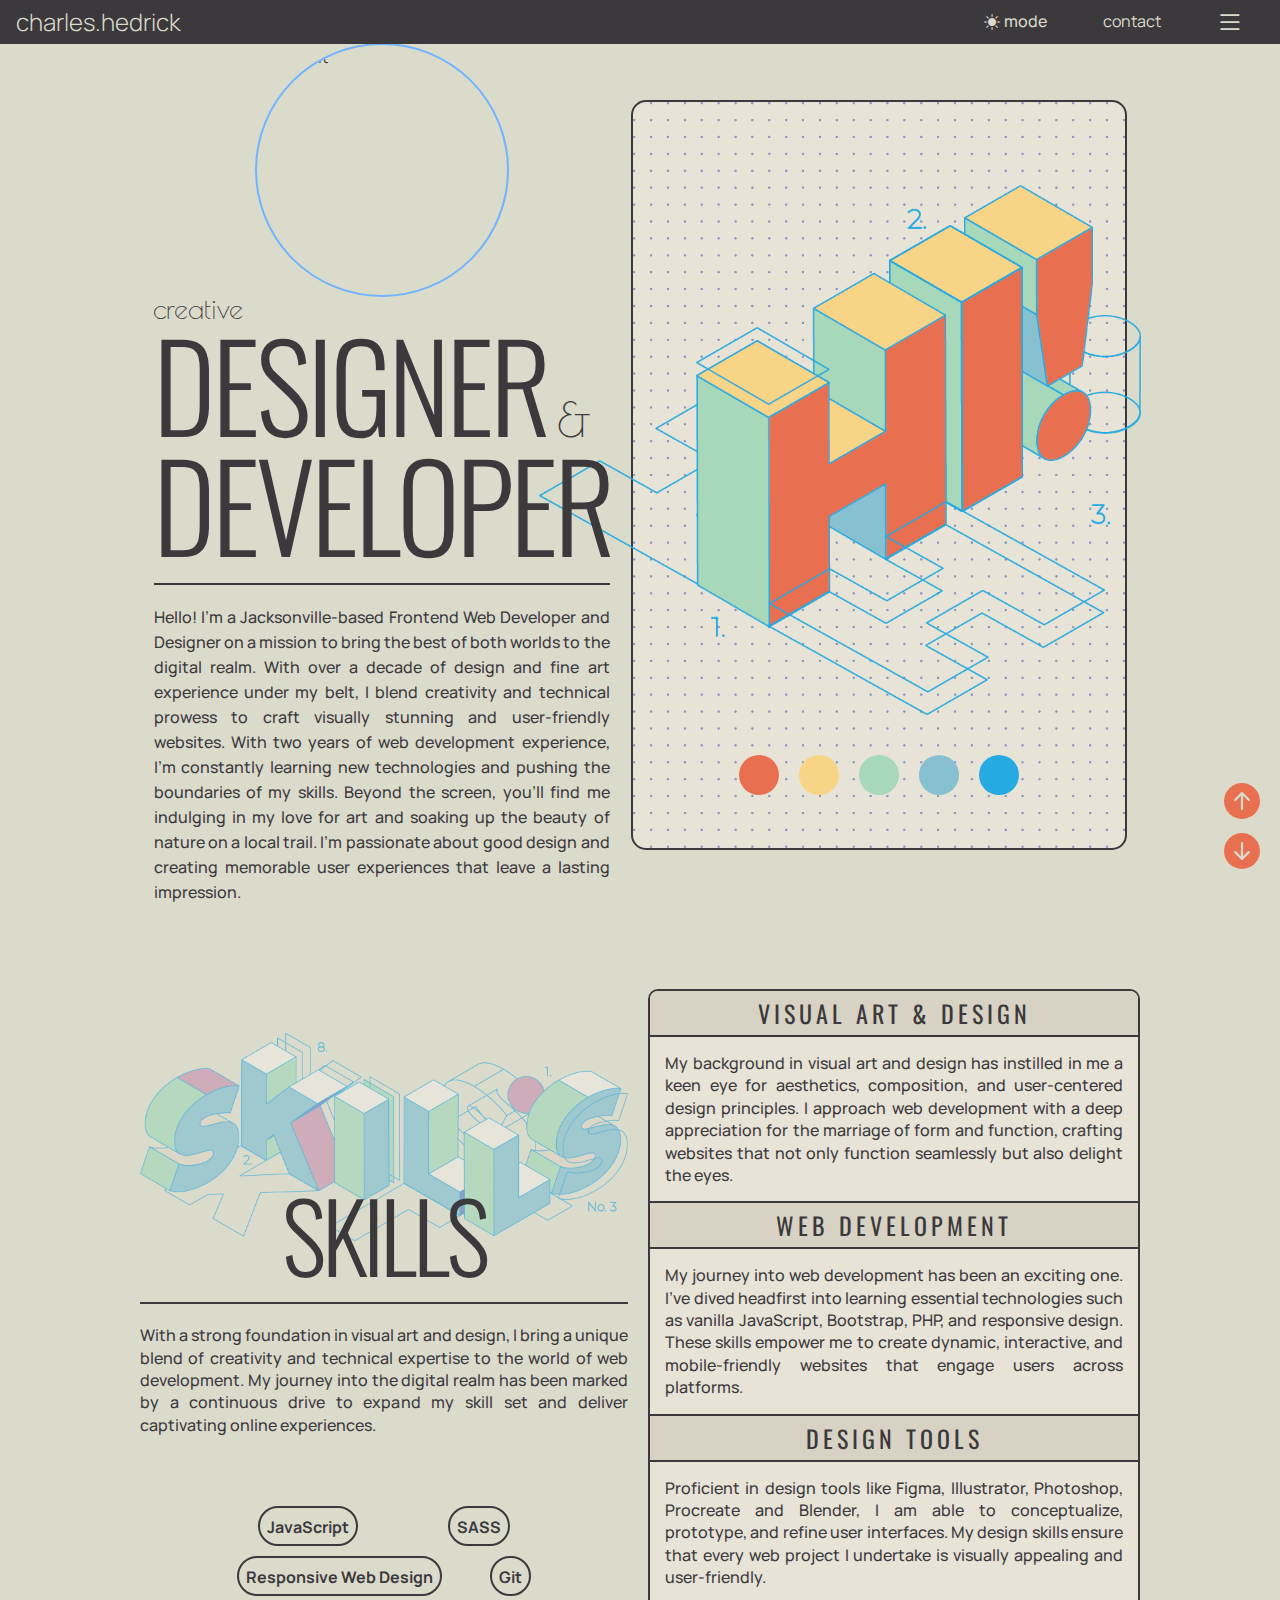
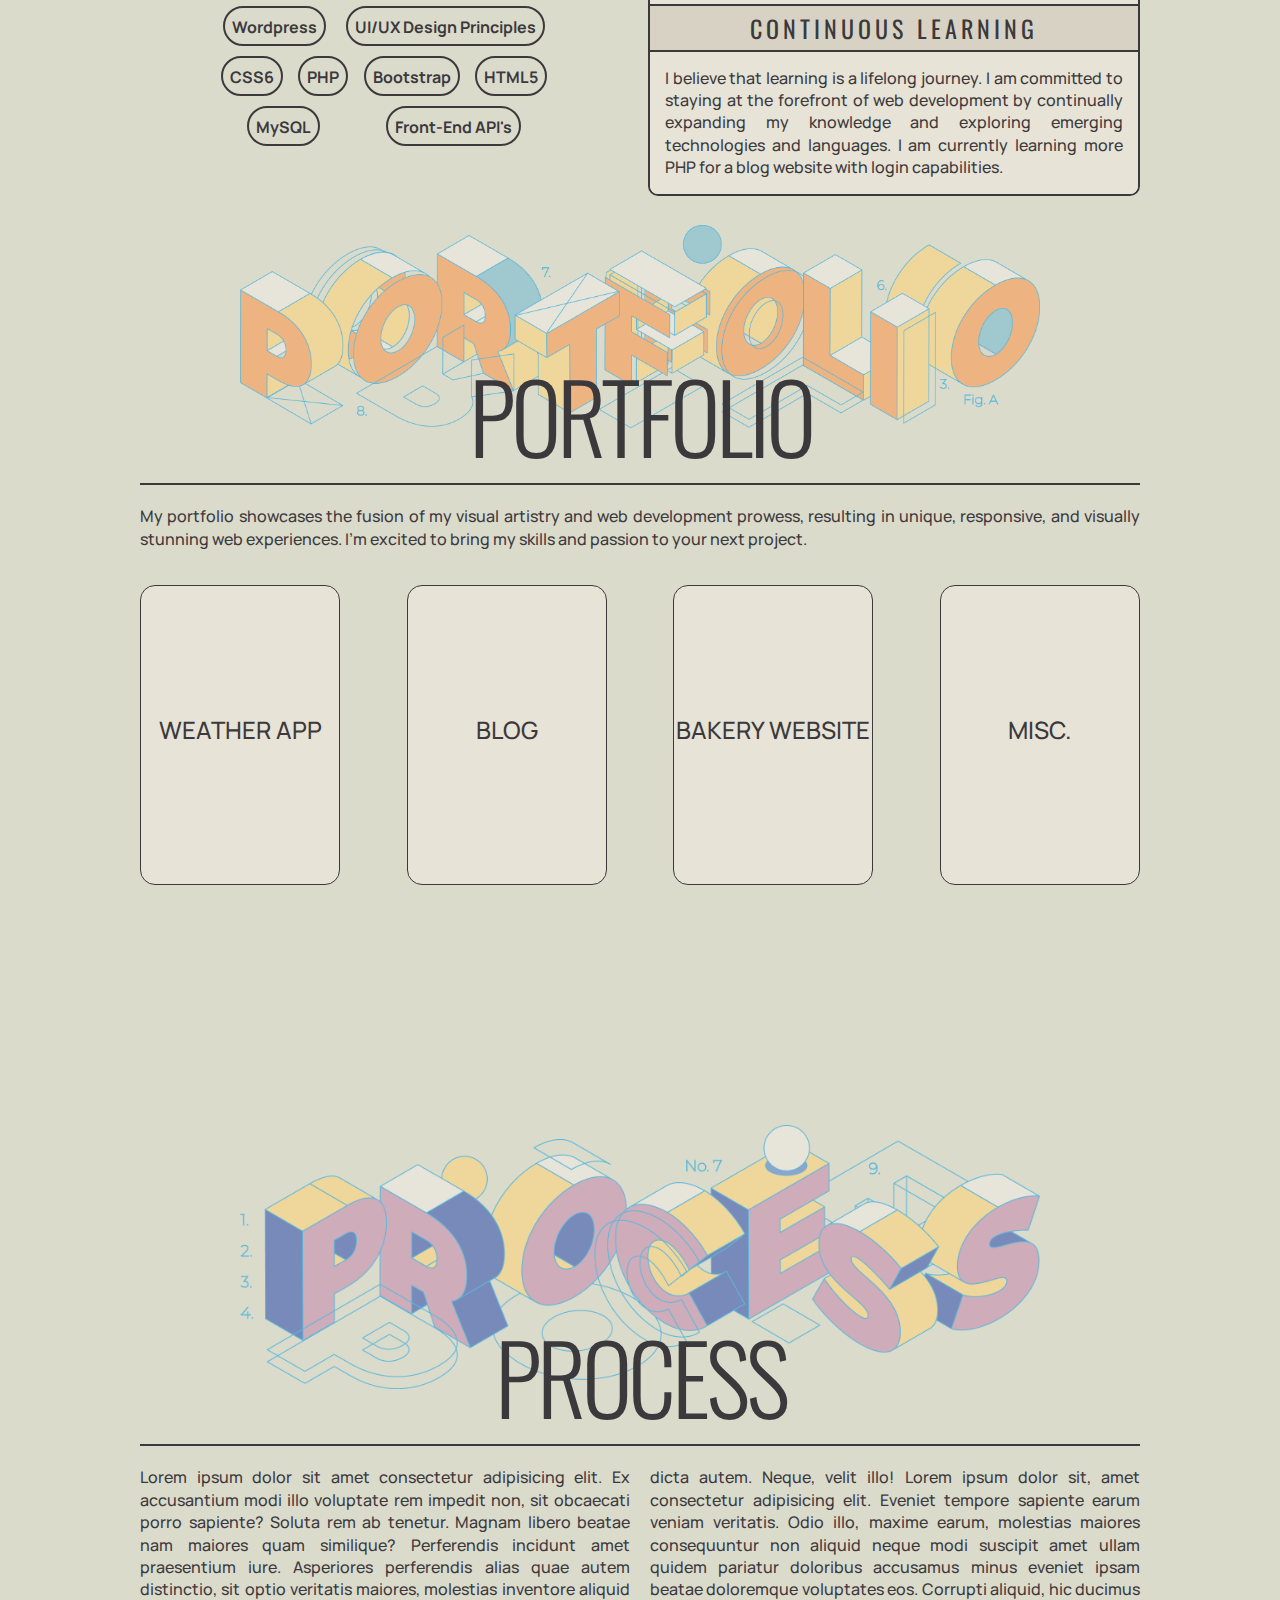
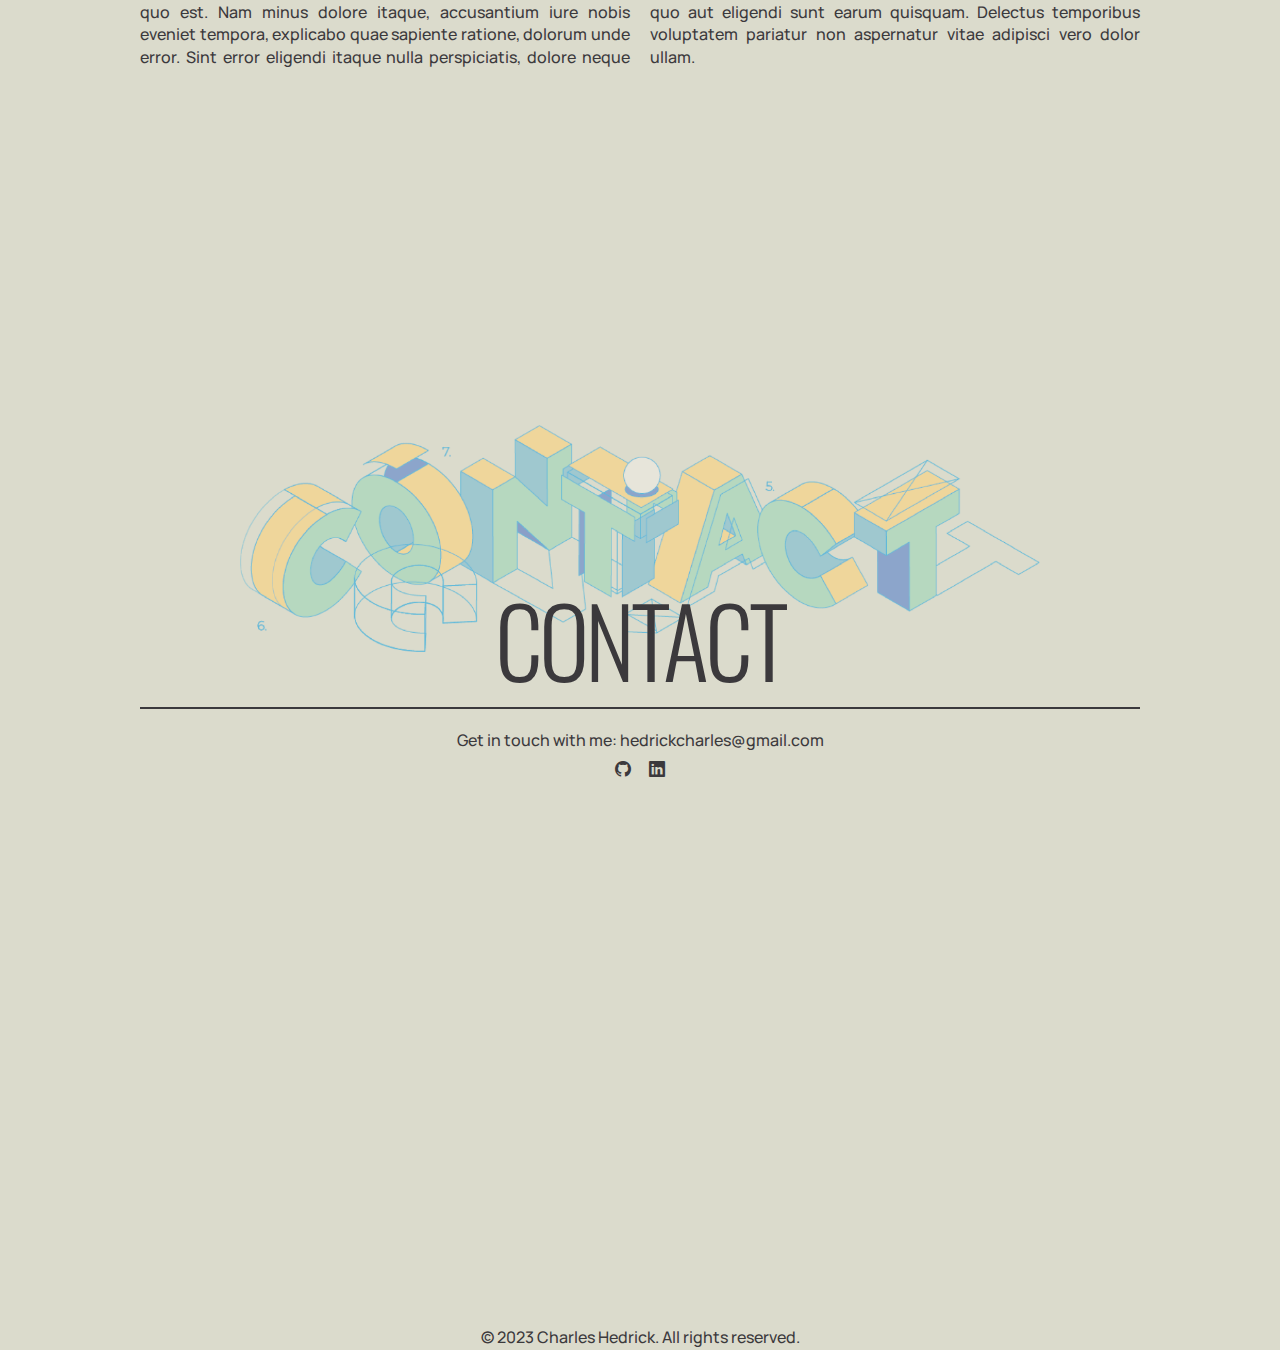
==== commit c8821196: "almost finished 'skills' section with taglines. Tweaked dynamic layout" ====
--- a/index.html
+++ b/index.html
@@ -104,6 +104,50 @@
             </div>
           </div>
           <div class="right-hero">
+            <div class="hi-container">
+              <img
+                src="images/hi/3D_text_hi_0.png"
+                class="hi-0"
+                alt="3D text component"
+                id="hi-0"
+              />
+              <img
+                src="images/hi/3D_text_hi_1.png"
+                class="hi-1"
+                alt="3D text component"
+                id="hi-1"
+              />
+              <img
+                src="images/hi/3D_text_hi_2.png"
+                class="hi-2"
+                alt="3D text component"
+                id="hi-2"
+              />
+              <img
+                src="images/hi/3D_text_hi_3.png"
+                class="hi-3"
+                alt="3D text component"
+                id="hi-3"
+              />
+              <img
+                src="images/hi/3D_text_hi_4.png"
+                class="hi-4"
+                alt="3D text component"
+                id="hi-4"
+              />
+              <img
+                src="images/hi/3D_text_hi_5.png"
+                class="hi-5"
+                alt="3D text component"
+                id="hi-5"
+              />
+              <img
+                src="images/hi/3D_text_hi_6.png"
+                class="hi-6"
+                alt="3D text component"
+                id="hi-6"
+              />
+            </div>
             <div class="color-palette-wrapper">
               <div class="circle-container">
                 <div class="circle circle-1">
@@ -130,50 +174,6 @@
                   <p class="circle-text">#34h298</p>
                 </div>
               </div>
-            </div>
-            <div class="hi-container">
-              <img
-                src="images/hi/3D_text_hi_0.png"
-                class="hi-0"
-                alt="3D text component"
-                id="hi-0"
-              />
-              <img
-                src="images/hi/3D_text_hi_1.png"
-                class="hi-1"
-                alt="3D text component"
-                id="hi-1"
-              />
-              <img
-                src="images/hi/3D_text_hi_2.png"
-                class="hi-2"
-                alt="3D text component"
-                id="hi-2"
-              />
-              <img
-                src="images/hi/3D_text_hi_3.png"
-                class="hi-3"
-                alt="3D text component"
-                id="hi-3"
-              />
-              <img
-                src="images/hi/3D_text_hi_4.png"
-                class="hi-4"
-                alt="3D text component"
-                id="hi-4"
-              />
-              <img
-                src="images/hi/3D_text_hi_5.png"
-                class="hi-5"
-                alt="3D text component"
-                id="hi-5"
-              />
-              <img
-                src="images/hi/3D_text_hi_6.png"
-                class="hi-6"
-                alt="3D text component"
-                id="hi-6"
-              />
             </div>
 
             <img
@@ -188,15 +188,14 @@
       <!-- Skills -->
       <div id="section3" class="section-container">
         <section class="wrapper section" id="skills">
-          <img
-            src="images/3D_text_skills.png"
-            class="hero-3Dtext-skills section-image-narrow"
-            alt="3D text skills"
-            loading="lazy"
-          />
           <div class="section-text-container">
             <div class="two-column-container">
               <div class="left-column">
+                <img
+                  src="images/3D_text_skills.png"
+                  class="hero-3Dtext-skills section-image-narrow"
+                  alt="3D text skills"
+                />
                 <h1>Skills</h1>
                 <p>
                   With a strong foundation in visual art and design, I bring a
@@ -205,6 +204,68 @@
                   has been marked by a continuous drive to expand my skill set
                   and deliver captivating online experiences.
                 </p>
+                <div class="skills-keyword-wrapper">
+                  <div class="keyword-container">
+                    <div class="keyword-circle">
+                      <p class="keyword-text">JavaScript</p>
+                    </div>
+                  </div>
+                  <div class="keyword-container">
+                    <div class="keyword-circle">
+                      <p class="keyword-text">SASS</p>
+                    </div>
+                  </div>
+                  <div class="keyword-container">
+                    <div class="keyword-circle">
+                      <p class="keyword-text">Responsive Web Design</p>
+                    </div>
+                  </div>
+                  <div class="keyword-container">
+                    <div class="keyword-circle">
+                      <p class="keyword-text">Git</p>
+                    </div>
+                  </div>
+                  <div class="keyword-container">
+                    <div class="keyword-circle">
+                      <p class="keyword-text">Wordpress</p>
+                    </div>
+                  </div>
+                  <div class="keyword-container">
+                    <div class="keyword-circle">
+                      <p class="keyword-text">UI/UX Design Principles</p>
+                    </div>
+                  </div>
+                  <div class="keyword-container">
+                    <div class="keyword-circle">
+                      <p class="keyword-text">CSS6</p>
+                    </div>
+                  </div>
+                  <div class="keyword-container">
+                    <div class="keyword-circle">
+                      <p class="keyword-text">PHP</p>
+                    </div>
+                  </div>
+                  <div class="keyword-container">
+                    <div class="keyword-circle">
+                      <p class="keyword-text">Bootstrap</p>
+                    </div>
+                  </div>
+                  <div class="keyword-container">
+                    <div class="keyword-circle">
+                      <p class="keyword-text">HTML5</p>
+                    </div>
+                  </div>
+                  <div class="keyword-container">
+                    <div class="keyword-circle">
+                      <p class="keyword-text">MySQL</p>
+                    </div>
+                  </div>
+                  <div class="keyword-container">
+                    <div class="keyword-circle">
+                      <p class="keyword-text">Front-End API's</p>
+                    </div>
+                  </div>
+                </div>
               </div>
               <div class="right-column">
                 <h3>Visual Art & Design</h3>
@@ -344,16 +405,18 @@
           <div class="section-text-container contact-text-container">
             <h1>Contact</h1>
             <p>Get in touch with me: hedrickcharles@gmail.com</p>
-            <button
-              type="button"
-              class="navbar-toggler toggle click-transition"
-              id="navbar-toggler"
-            >
-              <i class="bi bi-list toggler-icon"></i>
-            </button>
-            <button type="button" class="bootstrap-icons">
-              <i class="bi bi-linkedin"></i>
-            </button>
+            <div class="contact-icon-wrapper">
+              <button
+                type="button"
+                class="bootstrap-icons click-transition"
+                id="navbar-toggler"
+              >
+                <i class="bi bi-github"></i>
+              </button>
+              <button type="button" class="bootstrap-icons click-transition">
+                <i class="bi bi-linkedin"></i>
+              </button>
+            </div>
           </div>
         </section>
       </div>
--- a/css/style.css
+++ b/css/style.css
@@ -8,7 +8,8 @@
   --color-red: #e96f51;
   --color-orange: #f5a361;
   --color-yellow: #f8d586;
-  --color-cream: #edeae0;
+  --color-cream: #e7e3d6;
+  --color-beige: #d7d2c3;
   --color-green: #a7d8ba;
   --color-light-blue: #86c0d1;
   --color-medium-blue: #25aae1;
@@ -16,7 +17,7 @@
   --color-purple: #c999b2;
   --black: hsl(280, 3%, 23%);
   --white: hsl(60, 17%, 83%);
-  --container-white: hsl(40, 11%, 95%);
+  --white-light: hsl(60, 18%, 87%);
   --button-color: var(--secondary-color);
   --button-active: hsl(21, 72%, 65%);
   --success-color: #6bd684;
@@ -331,14 +332,6 @@
   background-color: var(--container-white);
 }
 
-.circle-content {
-  width: 100%;
-  height: 100%;
-  display: flex;
-  align-items: center;
-  justify-content: center;
-}
-
 .circle-text {
   opacity: 0;
   padding: 20px;
@@ -563,17 +556,18 @@
 }
 
 .section-image-narrow {
-  width: 600px;
+  width: 100%;
   max-width: 80vw;
-  margin-bottom: -165px;
-  opacity: 50%;
-  z-index: -1;
+  margin-bottom: -55px;
+  opacity: 70%;
+  z-index: -5;
+  position: relative;
 }
 
 .section-image-wide {
   width: 800px;
-  margin-bottom: -165px;
-  opacity: 50%;
+  margin-bottom: -125px;
+  opacity: 70%;
   z-index: -1;
 }
 
@@ -600,6 +594,7 @@
   text-align: center;
   text-transform: uppercase;
   width: 100%;
+  z-index: 99;
   transition: letter-spacing 0.5s cubic-bezier(0.75, 0, 0.36, 1), color 0.3s ease;
 }
 .section-text-container h1:hover {
@@ -632,12 +627,17 @@
 
 .two-column-container {
   display: flex;
+  justify-content: center;
+  align-items: center;
   -moz-column-count: 2;
        column-count: 2;
 }
 
 .left-column {
   flex: 1;
+  display: flex;
+  flex-direction: column;
+  align-items: center;
   margin-right: 20px;
 }
 
@@ -653,8 +653,13 @@
     opacity: 50%;
     z-index: -1;
   }
+  .section-container {
+    height: -moz-fit-content;
+    height: fit-content;
+  }
   .section-image-narrow {
-    margin-bottom: -105px;
+    margin: 0;
+    max-width: 100%;
   }
   .section-image-wide {
     display: none;
@@ -675,7 +680,6 @@
     width: -moz-fit-content;
     width: fit-content;
     font-weight: 500;
-    margin-bottom: 30px;
     -moz-column-count: 1;
          column-count: 1;
   }
@@ -871,15 +875,32 @@
   border: 1px solid aquamarine;
 }
 
+.contact-text-container {
+  display: flex;
+  justify-content: center;
+  align-items: center;
+}
 .contact-text-container p {
   text-align: center;
 }
 
+.contact-icon-wrapper {
+  width: 50px;
+  display: flex;
+  justify-content: space-between;
+  margin-bottom: 40px;
+}
+
+#section1 {
+  width: 100vw;
+}
+
 .hero-wrapper {
   display: flex;
   align-items: center;
   justify-content: center;
   flex-direction: row;
+  width: 100vw;
 }
 
 .right-hero {
@@ -887,7 +908,7 @@
   flex-direction: column;
   justify-content: center;
   align-items: center;
-  width: 40vw;
+  width: 497px;
   height: 100%;
 }
 
@@ -898,9 +919,11 @@
   justify-content: center;
   align-items: center;
   flex-direction: column;
-  width: 40vw;
+  width: -moz-fit-content;
+  width: fit-content;
   height: 100vh;
   z-index: 1;
+  margin-right: 20px;
 }
 
 .hero-text-container {
@@ -974,10 +997,18 @@
   z-index: 1;
 }
 
+.hero-color-palette {
+  margin-top: 120px;
+}
+
 .dot-grid {
   height: 750px;
   position: absolute;
   z-index: -2;
+  background-color: var(--color-cream);
+  border: 2px solid;
+  overflow: hidden;
+  border-radius: 15px;
 }
 
 @media (max-width: 480px) {
@@ -997,6 +1028,7 @@
     width: 90vw;
     height: -moz-fit-content;
     height: fit-content;
+    margin: 0;
   }
   .hero-text-container {
     height: -moz-fit-content;
@@ -1023,6 +1055,9 @@
     display: flex;
     align-items: center;
   }
+  .right-hero {
+    width: 395px;
+  }
   .hero-text-container {
     height: -moz-fit-content;
     height: fit-content;
@@ -1044,6 +1079,9 @@
   .hero-portrait-border {
     margin-top: 4vh;
   }
+  .color-palette-wrapper {
+    margin-top: 200px;
+  }
 }
 .projects-wrapper {
   margin-top: 30px;
@@ -1057,9 +1095,9 @@
 .project {
   height: 300px;
   width: 200px;
-  border: 1px solid var(--color-medium-blue);
+  border: 1px solid;
   border-radius: 15px;
-  background-color: var(--color-yellow);
+  background-color: var(--color-cream);
   transition: scale 0.3s ease-in-out;
   display: flex;
   justify-content: center;
@@ -1095,25 +1133,67 @@
   }
 }
 .right-column {
-  border: 2px solid;
+  border: solid 2px;
   border-radius: 10px;
+  overflow: hidden;
+  color: var(--black);
 }
 .right-column h3 {
   border: solid;
   border-width: 2px 0;
   padding: 10px;
-  background-color: var(--color-light-blue);
+  background-color: var(--color-beige);
+  letter-spacing: 4px;
+  font-family: "Oswald", sans-serif;
+  font-weight: 400;
 }
 .right-column h3:first-child {
-  border-radius: 10px 10px 0 0;
   padding: 10px;
   border: solid;
   border-width: 0 0 2px 0;
 }
 .right-column p {
   padding: 15px;
-}
-
+  background-color: var(--color-cream);
+}
+
+.skills-keyword-wrapper {
+  display: flex;
+  justify-content: space-around;
+  margin-top: 60px;
+  flex-wrap: wrap;
+  width: 70%;
+  height: -moz-fit-content;
+  height: fit-content;
+  z-index: 99;
+}
+
+.keyword-container {
+  align-items: center;
+  border-radius: 20px;
+  border: solid 2px;
+  cursor: crosshair;
+  display: flex;
+  margin: 5px;
+  height: 40px;
+  justify-content: center;
+  overflow: hidden;
+  width: -moz-fit-content;
+  width: fit-content;
+}
+
+.keyword-text {
+  opacity: 1;
+  padding: 7px;
+  text-align: center;
+  font-weight: 700;
+}
+
+@media (max-width: 480px) {
+  .skills-keyword-wrapper {
+    margin: 40px 0;
+  }
+}
 @keyframes slideIn {
   0% {
     transform: translateY(-140%);
@@ -1254,7 +1334,8 @@
   --color-red: #e96f51;
   --color-orange: #f5a361;
   --color-yellow: #f8d586;
-  --color-cream: #edeae0;
+  --color-cream: #e7e3d6;
+  --color-beige: #d7d2c3;
   --color-green: #a7d8ba;
   --color-light-blue: #86c0d1;
   --color-medium-blue: #25aae1;
@@ -1262,7 +1343,7 @@
   --color-purple: #c999b2;
   --black: hsl(280, 3%, 23%);
   --white: hsl(60, 17%, 83%);
-  --container-white: hsl(40, 11%, 95%);
+  --white-light: hsl(60, 18%, 87%);
   --button-color: var(--secondary-color);
   --button-active: hsl(21, 72%, 65%);
   --success-color: #6bd684;
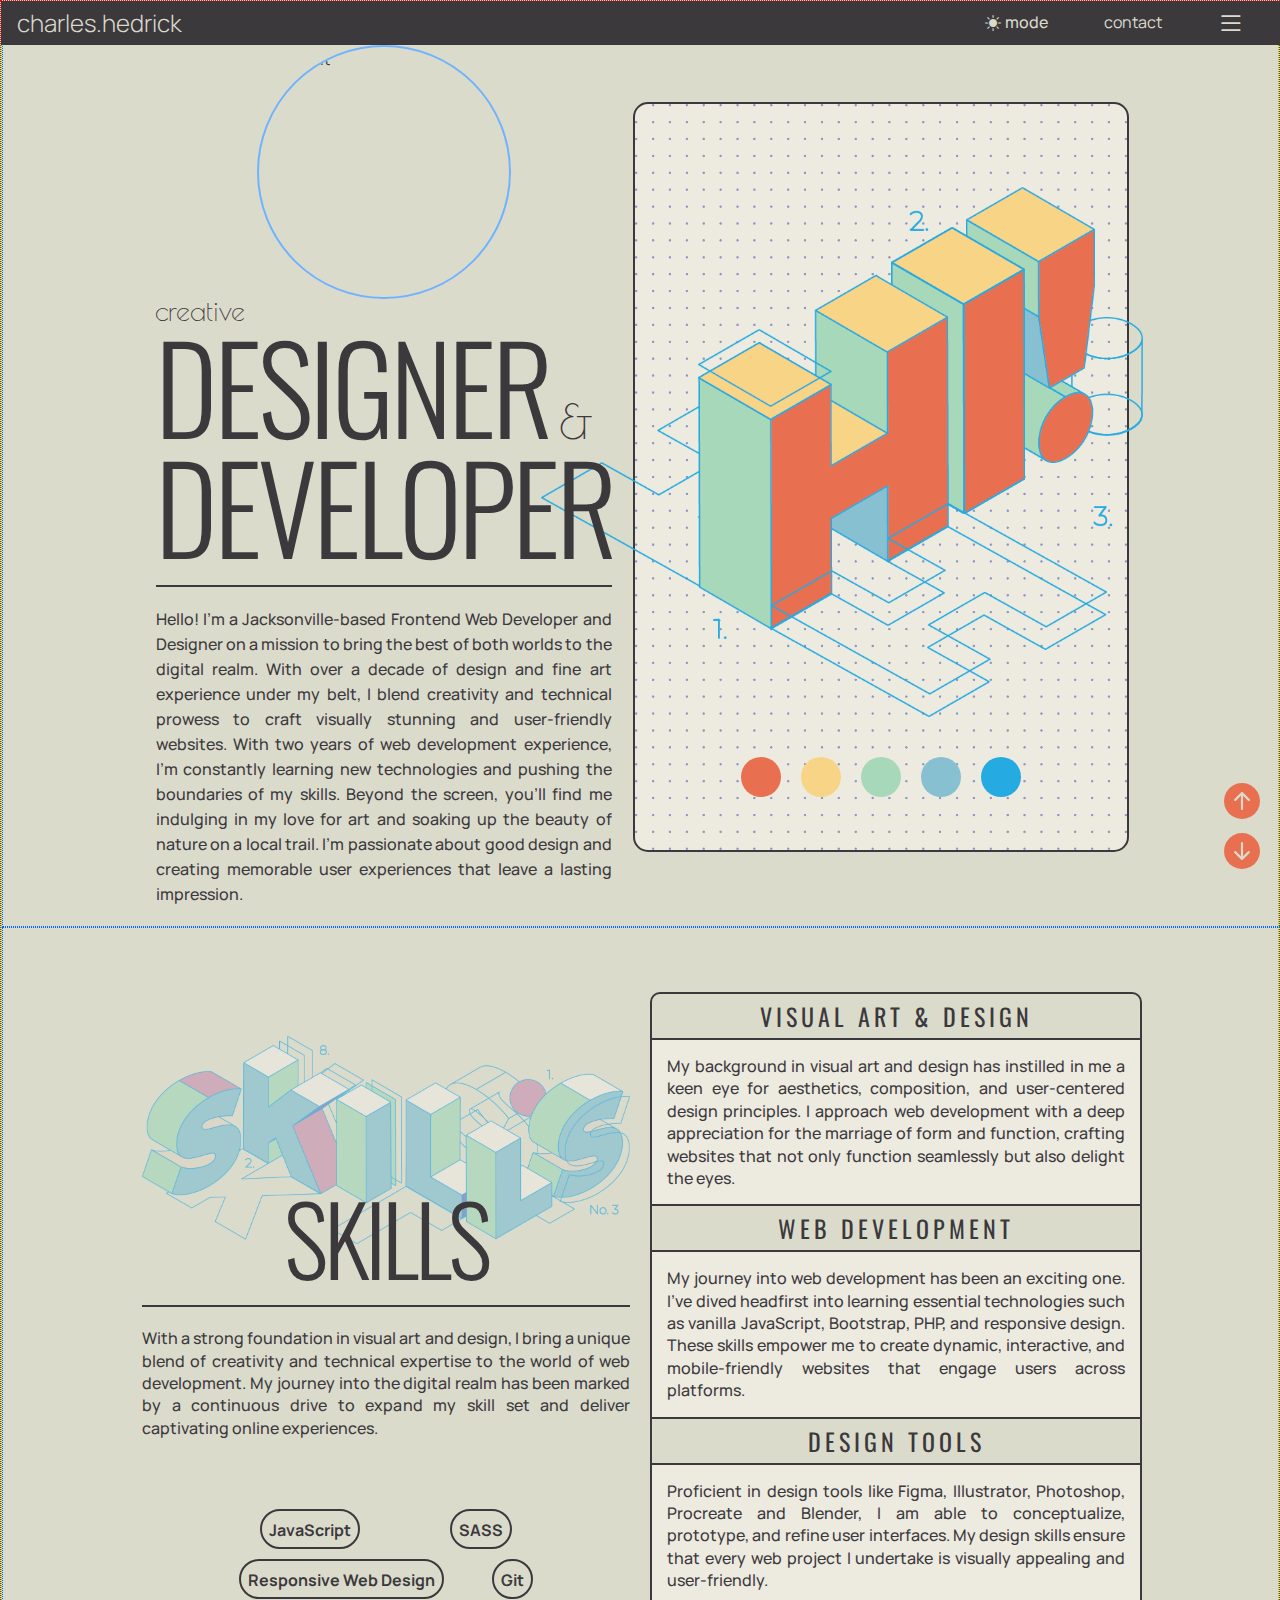
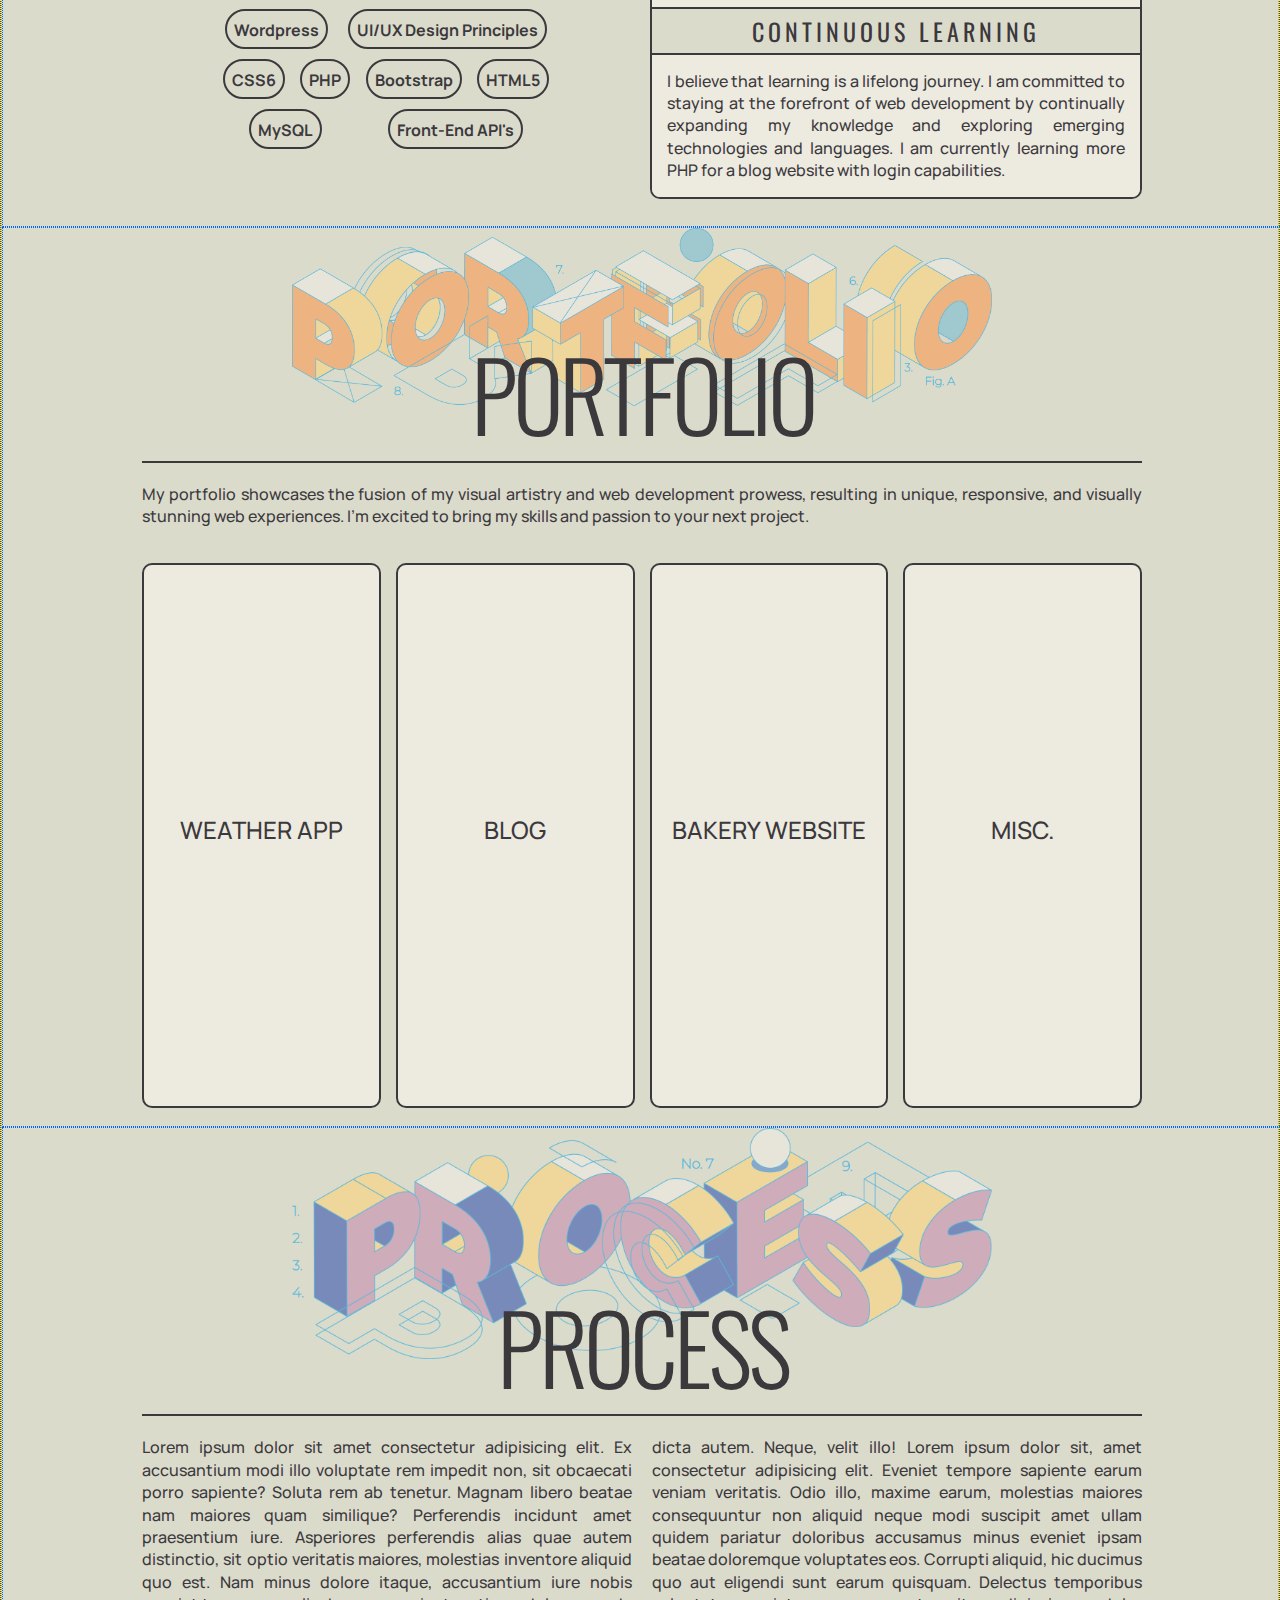
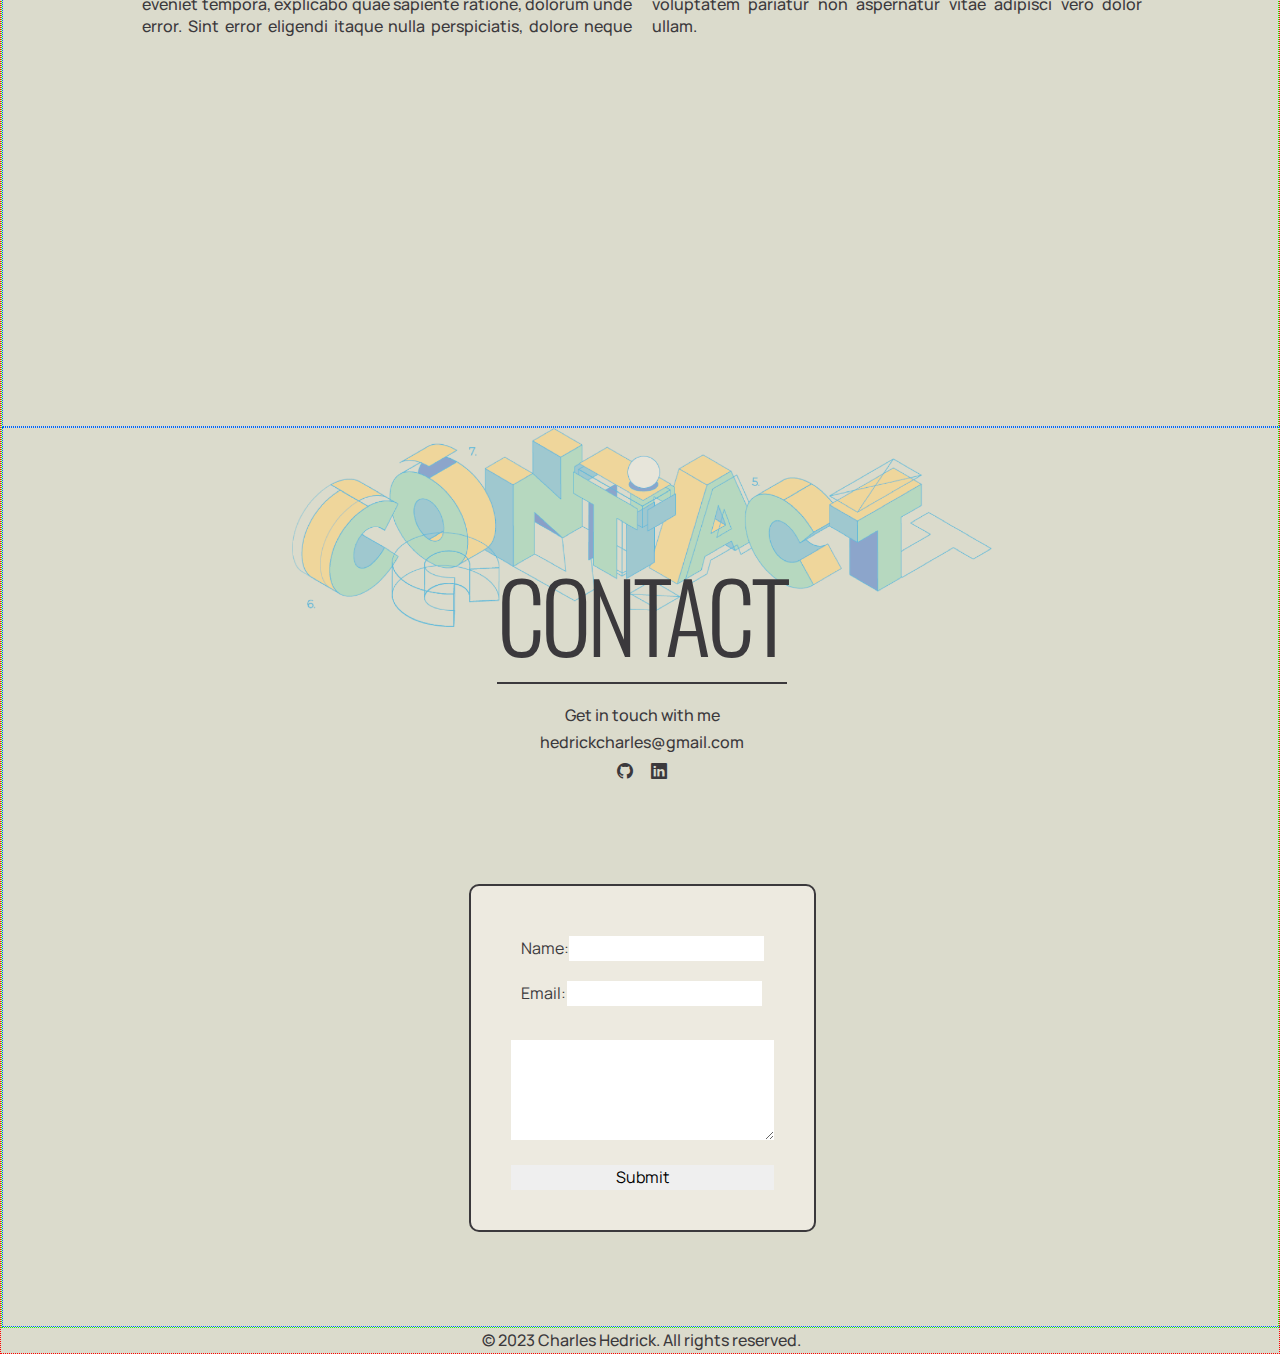
==== commit 68da9e3d: "portfolio page tweaks to portfolio items" ====
--- a/index.html
+++ b/index.html
@@ -322,7 +322,7 @@
             alt="3D text contact"
             loading="lazy"
           />
-          <div class="section-text-container">
+          <div class="section-text-container portfolio-section-text-wrapper">
             <h1>Portfolio</h1>
             <p>
               My portfolio showcases the fusion of my visual artistry and web
@@ -404,7 +404,8 @@
           />
           <div class="section-text-container contact-text-container">
             <h1>Contact</h1>
-            <p>Get in touch with me: hedrickcharles@gmail.com</p>
+            <p>Get in touch with me</p>
+            <p>hedrickcharles@gmail.com</p>
             <div class="contact-icon-wrapper">
               <button
                 type="button"
@@ -417,6 +418,28 @@
                 <i class="bi bi-linkedin"></i>
               </button>
             </div>
+            <form id="contact-form">
+              <div class="form-input-wrapper">
+                <label for="name">Name:</label>
+                <input type="text" id="name" name="name" required="" /><br />
+              </div>
+              <div class="form-input-wrapper">
+                <label for="email">Email:</label>
+                <input type="email" id="email" name="email" required="" /><br />
+              </div>
+              <!-- <label for="message">Message:</label>
+                 -->
+              <br />
+              <textarea
+                id="message"
+                name="message"
+                rows="4"
+                required=""
+              ></textarea
+              ><br />
+
+              <input type="submit" value="Submit" />
+            </form>
           </div>
         </section>
       </div>
--- a/css/style.css
+++ b/css/style.css
@@ -8,8 +8,7 @@
   --color-red: #e96f51;
   --color-orange: #f5a361;
   --color-yellow: #f8d586;
-  --color-cream: #e7e3d6;
-  --color-beige: #d7d2c3;
+  --color-cream: #edeae0;
   --color-green: #a7d8ba;
   --color-light-blue: #86c0d1;
   --color-medium-blue: #25aae1;
@@ -17,7 +16,7 @@
   --color-purple: #c999b2;
   --black: hsl(280, 3%, 23%);
   --white: hsl(60, 17%, 83%);
-  --white-light: hsl(60, 18%, 87%);
+  --container-white: hsl(40, 11%, 95%);
   --button-color: var(--secondary-color);
   --button-active: hsl(21, 72%, 65%);
   --success-color: #6bd684;
@@ -332,6 +331,14 @@
   background-color: var(--container-white);
 }
 
+.circle-content {
+  width: 100%;
+  height: 100%;
+  display: flex;
+  align-items: center;
+  justify-content: center;
+}
+
 .circle-text {
   opacity: 0;
   padding: 20px;
@@ -549,6 +556,7 @@
   scroll-snap-align: start;
   scroll-snap-stop: always;
   height: 100vh;
+  width: 100vw;
 }
 
 .section-image-mobile {
@@ -557,7 +565,6 @@
 
 .section-image-narrow {
   width: 100%;
-  max-width: 80vw;
   margin-bottom: -55px;
   opacity: 70%;
   z-index: -5;
@@ -565,7 +572,7 @@
 }
 
 .section-image-wide {
-  width: 800px;
+  width: 700px;
   margin-bottom: -125px;
   opacity: 70%;
   z-index: -1;
@@ -648,7 +655,7 @@
 @media (max-width: 480px) {
   .section-image-mobile {
     display: block;
-    width: 80vw;
+    margin-top: 90px;
     margin-bottom: -105px;
     opacity: 50%;
     z-index: -1;
@@ -658,7 +665,7 @@
     height: fit-content;
   }
   .section-image-narrow {
-    margin: 0;
+    margin: 80px 0 0 0;
     max-width: 100%;
   }
   .section-image-wide {
@@ -702,8 +709,7 @@
     min-width: 500px;
   }
 }
-html,
-body {
+html {
   scroll-behavior: smooth;
   transition-duration: 0.5s;
 }
@@ -712,6 +718,8 @@
   line-height: 1.56;
   background-color: var(--white);
   color: var(--black);
+  width: 100vw; /* Apply 100vw to the body element only */
+  border: 1px dotted red;
 }
 
 body.dark-theme {
@@ -721,6 +729,10 @@
   color: var(--white);
 }
 
+main {
+  border: 1px dotted rgb(30, 255, 0);
+}
+
 h2 {
   font-size: var(--fs-24);
   text-decoration-style: wavy;
@@ -728,6 +740,7 @@
 
 .wrapper {
   height: 100vh;
+  border: 1px dotted rgb(0, 102, 255);
 }
 
 p {
@@ -834,7 +847,8 @@
 .nav {
   opacity: 0;
   visibility: hidden;
-  position: absolute;
+  position: fixed;
+  left: 0;
   transition: opacity 0.3s ease-in-out, visibility 0.3s ease-in-out;
   height: 100vh;
   width: 100vw;
@@ -843,6 +857,7 @@
   text-align: center;
   justify-content: center;
   background-color: var(--tertiary-color);
+  z-index: 9999;
 }
 
 .nav.show {
@@ -880,6 +895,10 @@
   justify-content: center;
   align-items: center;
 }
+.contact-text-container h1 {
+  width: -moz-fit-content;
+  width: fit-content;
+}
 .contact-text-container p {
   text-align: center;
 }
@@ -891,8 +910,21 @@
   margin-bottom: 40px;
 }
 
-#section1 {
-  width: 100vw;
+#contact-form {
+  display: flex;
+  flex-direction: column;
+  justify-content: space-between;
+  margin: 60px 0;
+  background-color: var(--color-cream);
+  border: 2px solid var(--black);
+  border-radius: 10px;
+  padding: 40px;
+}
+
+.form-input-wrapper {
+  padding: 10px;
+  display: flex;
+  justify-content: space-between;
 }
 
 .hero-wrapper {
@@ -900,7 +932,6 @@
   align-items: center;
   justify-content: center;
   flex-direction: row;
-  width: 100vw;
 }
 
 .right-hero {
@@ -908,7 +939,8 @@
   flex-direction: column;
   justify-content: center;
   align-items: center;
-  width: 497px;
+  max-width: 497px;
+  width: 100%;
   height: 100%;
 }
 
@@ -919,8 +951,7 @@
   justify-content: center;
   align-items: center;
   flex-direction: column;
-  width: -moz-fit-content;
-  width: fit-content;
+  max-width: 100%;
   height: 100vh;
   z-index: 1;
   margin-right: 20px;
@@ -944,6 +975,7 @@
   line-height: 1;
   font-weight: 300;
   text-align: left;
+  max-width: 100%;
 }
 .hero-text-container h2 {
   font-family: "Poiret One", cursive;
@@ -957,7 +989,7 @@
   border-top: solid 2px;
   margin-top: 20px;
   padding-top: 20px;
-  width: 456px;
+  max-width: 456px;
   text-align: justify;
 }
 
@@ -1018,14 +1050,13 @@
   .hero-wrapper {
     height: -moz-fit-content;
     height: fit-content;
-    width: 100vw;
     flex-direction: column;
   }
   .hero-portrait-border {
     margin-top: 10vh;
   }
   #left-hero {
-    width: 90vw;
+    max-width: 90vw;
     height: -moz-fit-content;
     height: fit-content;
     margin: 0;
@@ -1056,7 +1087,8 @@
     align-items: center;
   }
   .right-hero {
-    width: 395px;
+    max-width: 395px;
+    width: 100%;
   }
   .hero-text-container {
     height: -moz-fit-content;
@@ -1083,40 +1115,73 @@
     margin-top: 200px;
   }
 }
+.portfolio-section-text-wrapper {
+  height: 85%;
+}
+
 .projects-wrapper {
   margin-top: 30px;
   width: 100%;
+  height: 100%;
   display: flex;
   flex-direction: row;
   justify-content: space-between;
   align-items: center;
 }
+.projects-wrapper :not(:last-child) {
+  margin-right: 15px;
+}
 
 .project {
-  height: 300px;
-  width: 200px;
-  border: 1px solid;
-  border-radius: 15px;
+  height: 100%;
+  width: 100%;
+  border: 2px solid;
+  border-radius: 10px;
   background-color: var(--color-cream);
-  transition: scale 0.3s ease-in-out;
-  display: flex;
-  justify-content: center;
-  align-items: center;
+  display: flex;
+  justify-content: center;
+  align-items: center;
+  transition: width 0.3s ease-in-out;
 }
 .project:hover {
-  scale: 105%;
+  width: 300%;
 }
 
 @media (max-width: 480px) {
   .projects-wrapper {
     flex-direction: column;
   }
+  .projects-wrapper :not(:last-child) {
+    margin-bottom: 10px;
+    margin-right: 0;
+  }
   .project {
-    height: 150px;
+    height: 100px;
     width: 100%;
     border: 1px solid var(--color-medium-blue);
     border-radius: 15px;
-    margin-bottom: 15px;
+    transition: height 0.3s ease-in-out;
+  }
+  .project:hover {
+    height: 200%;
+    width: 100%;
+  }
+}
+@media (min-width: 480px) and (max-width: 1024px) {
+  .projects-wrapper {
+    flex-direction: column;
+    transition: height 0.3s ease-in-out;
+  }
+  .projects-wrapper :not(:last-child) {
+    margin-bottom: 10px;
+    margin-right: 0;
+  }
+  .project {
+    transition: height 0.3s ease-in-out;
+  }
+  .project:hover {
+    height: 800%;
+    width: 100%;
   }
 }
 .process-text-container p {
@@ -1137,6 +1202,7 @@
   border-radius: 10px;
   overflow: hidden;
   color: var(--black);
+  max-width: 100%;
 }
 .right-column h3 {
   border: solid;
@@ -1334,8 +1400,7 @@
   --color-red: #e96f51;
   --color-orange: #f5a361;
   --color-yellow: #f8d586;
-  --color-cream: #e7e3d6;
-  --color-beige: #d7d2c3;
+  --color-cream: #edeae0;
   --color-green: #a7d8ba;
   --color-light-blue: #86c0d1;
   --color-medium-blue: #25aae1;
@@ -1343,7 +1408,7 @@
   --color-purple: #c999b2;
   --black: hsl(280, 3%, 23%);
   --white: hsl(60, 17%, 83%);
-  --white-light: hsl(60, 18%, 87%);
+  --container-white: hsl(40, 11%, 95%);
   --button-color: var(--secondary-color);
   --button-active: hsl(21, 72%, 65%);
   --success-color: #6bd684;
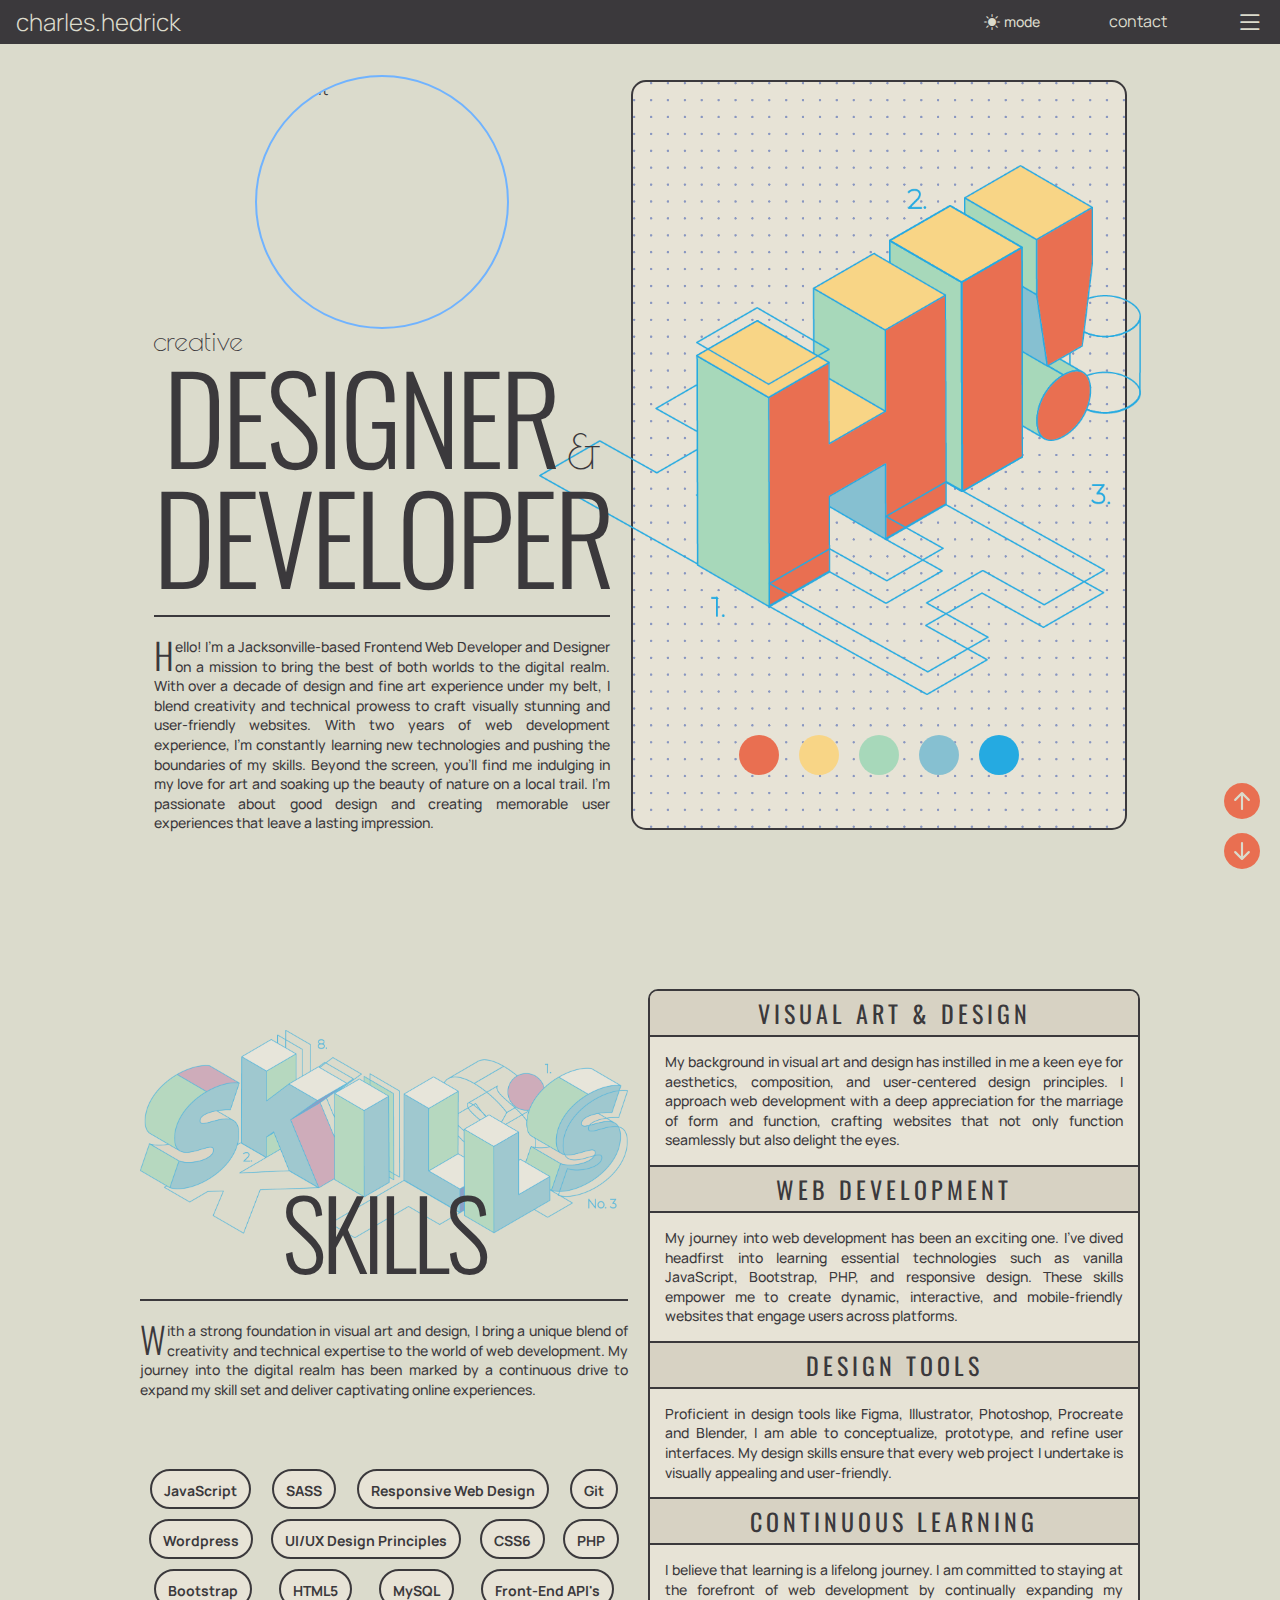
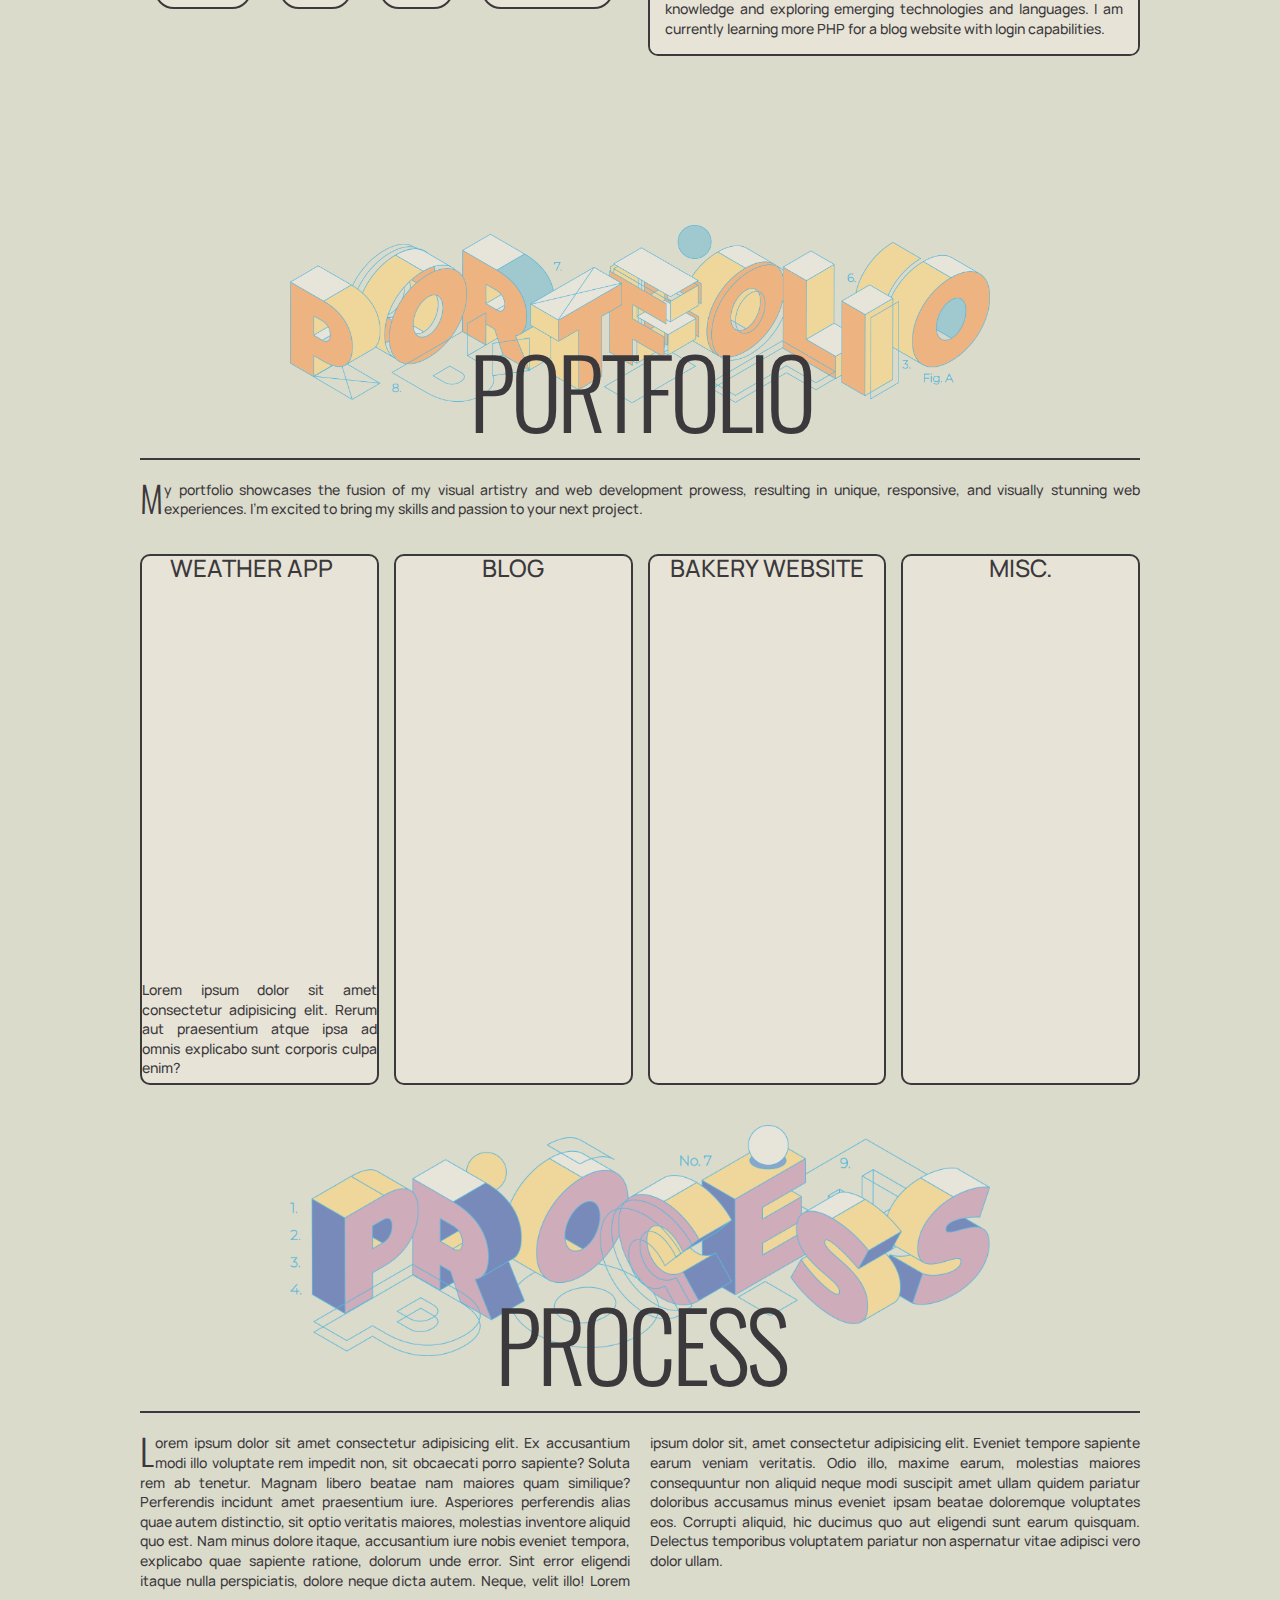
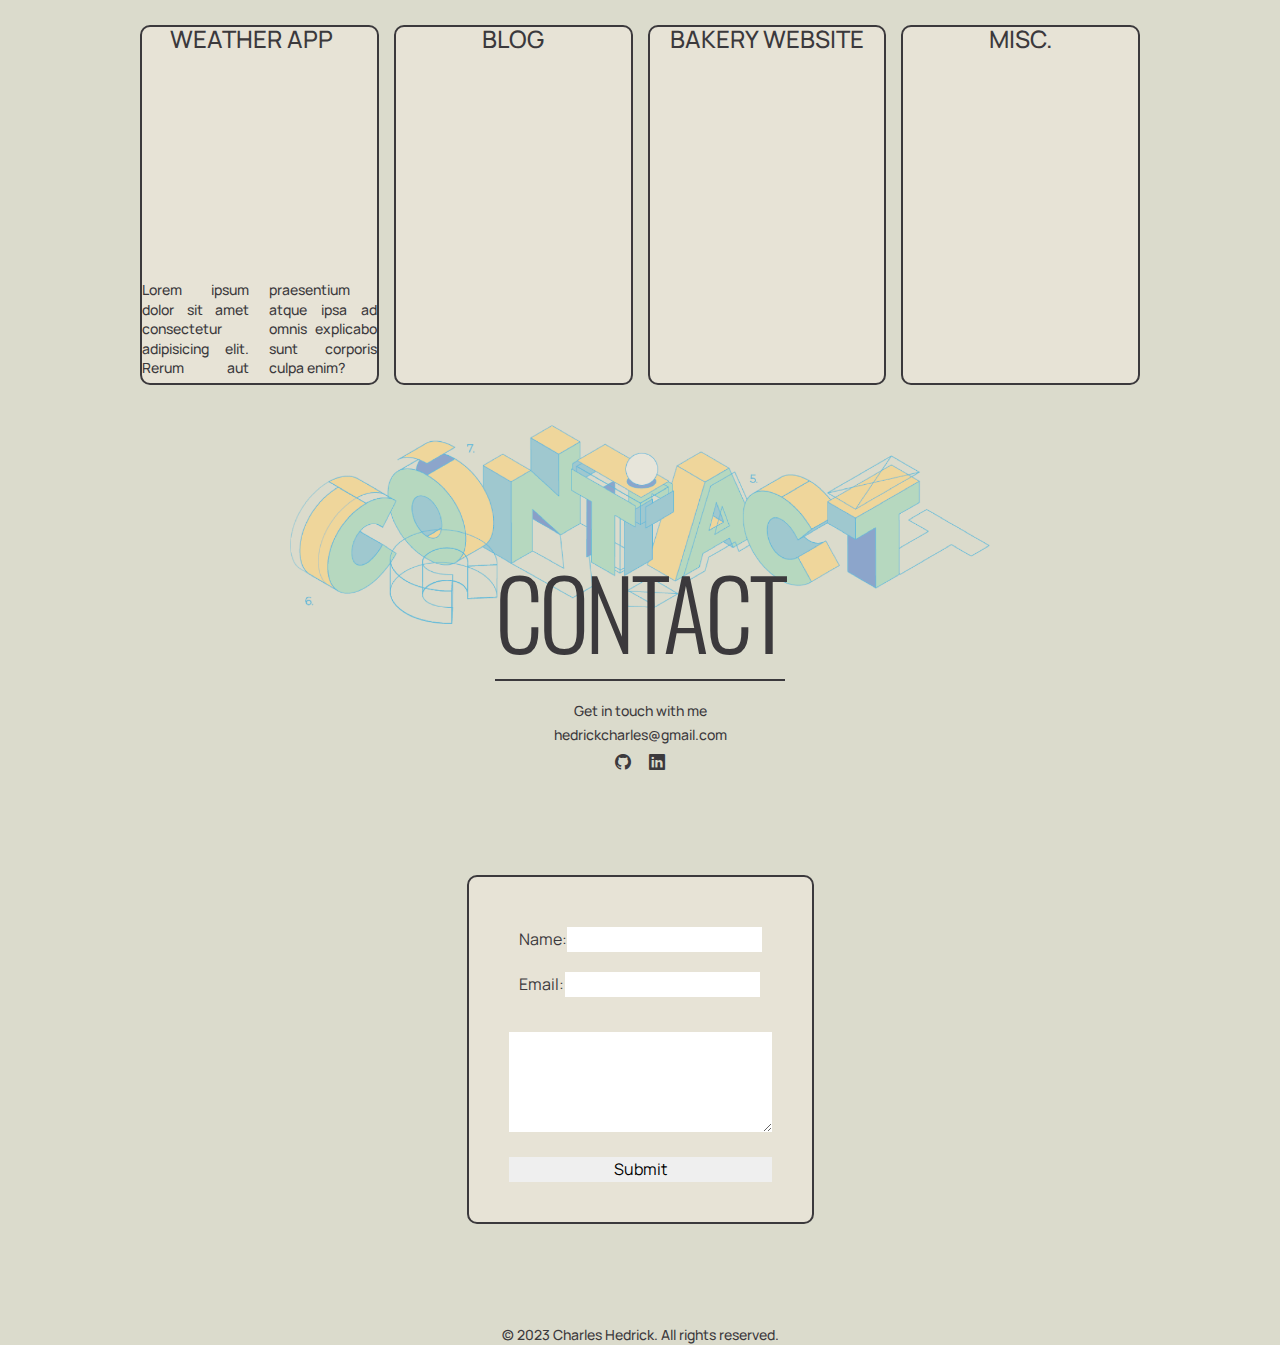
==== commit aa28b274: "added sections to process, adjusted margins" ====
--- a/index.html
+++ b/index.html
@@ -82,24 +82,26 @@
                   alt="portrait"
                 />
               </div>
-              <h2 class="creative-text">creative</h2>
-              <div class="hero-ampersand-wrapper">
-                <h1>Designer</h1>
-                <h2 id="ampersand">&</h2>
-              </div>
-              <h1>Developer</h1>
+              <div class="hero-headline-wrapper">
+                <h2 class="creative-text">creative</h2>
+                <div class="hero-ampersand-wrapper">
+                  <h1>Designer</h1>
+                  <h2 id="ampersand">&</h2>
+                </div>
+                <h1>Developer</h1>
+              </div>
               <p>
-                Hello! I'm a Jacksonville-based Frontend Web Developer and
-                Designer on a mission to bring the best of both worlds to the
-                digital realm. With over a decade of design and fine art
-                experience under my belt, I blend creativity and technical
-                prowess to craft visually stunning and user-friendly websites.
-                With two years of web development experience, I'm constantly
-                learning new technologies and pushing the boundaries of my
-                skills. Beyond the screen, you'll find me indulging in my love
-                for art and soaking up the beauty of nature on a local trail.
-                I'm passionate about good design and creating memorable user
-                experiences that leave a lasting impression.
+                <span class="drop-cap">H</span>ello! I'm a Jacksonville-based
+                Frontend Web Developer and Designer on a mission to bring the
+                best of both worlds to the digital realm. With over a decade of
+                design and fine art experience under my belt, I blend creativity
+                and technical prowess to craft visually stunning and
+                user-friendly websites. With two years of web development
+                experience, I'm constantly learning new technologies and pushing
+                the boundaries of my skills. Beyond the screen, you'll find me
+                indulging in my love for art and soaking up the beauty of nature
+                on a local trail. I'm passionate about good design and creating
+                memorable user experiences that leave a lasting impression.
               </p>
             </div>
           </div>
@@ -198,11 +200,12 @@
                 />
                 <h1>Skills</h1>
                 <p>
-                  With a strong foundation in visual art and design, I bring a
-                  unique blend of creativity and technical expertise to the
-                  world of web development. My journey into the digital realm
-                  has been marked by a continuous drive to expand my skill set
-                  and deliver captivating online experiences.
+                  <span class="drop-cap">W</span>ith a strong foundation in
+                  visual art and design, I bring a unique blend of creativity
+                  and technical expertise to the world of web development. My
+                  journey into the digital realm has been marked by a continuous
+                  drive to expand my skill set and deliver captivating online
+                  experiences.
                 </p>
                 <div class="skills-keyword-wrapper">
                   <div class="keyword-container">
@@ -325,14 +328,19 @@
           <div class="section-text-container portfolio-section-text-wrapper">
             <h1>Portfolio</h1>
             <p>
-              My portfolio showcases the fusion of my visual artistry and web
-              development prowess, resulting in unique, responsive, and visually
-              stunning web experiences. I'm excited to bring my skills and
-              passion to your next project.
+              <span class="drop-cap">M</span>y portfolio showcases the fusion of
+              my visual artistry and web development prowess, resulting in
+              unique, responsive, and visually stunning web experiences. I'm
+              excited to bring my skills and passion to your next project.
             </p>
             <div class="projects-wrapper">
               <div class="project">
                 <h3>Weather App</h3>
+                <p>
+                  Lorem ipsum dolor sit amet consectetur adipisicing elit. Rerum
+                  aut praesentium atque ipsa ad omnis explicabo sunt corporis
+                  culpa enim?
+                </p>
               </div>
               <div class="project">
                 <h3>Blog</h3>
@@ -365,24 +373,44 @@
           <div class="section-text-container process-text-container">
             <h1>Process</h1>
             <p>
-              Lorem ipsum dolor sit amet consectetur adipisicing elit. Ex
-              accusantium modi illo voluptate rem impedit non, sit obcaecati
-              porro sapiente? Soluta rem ab tenetur. Magnam libero beatae nam
-              maiores quam similique? Perferendis incidunt amet praesentium
-              iure. Asperiores perferendis alias quae autem distinctio, sit
-              optio veritatis maiores, molestias inventore aliquid quo est. Nam
-              minus dolore itaque, accusantium iure nobis eveniet tempora,
-              explicabo quae sapiente ratione, dolorum unde error. Sint error
-              eligendi itaque nulla perspiciatis, dolore neque dicta autem.
-              Neque, velit illo! Lorem ipsum dolor sit, amet consectetur
-              adipisicing elit. Eveniet tempore sapiente earum veniam veritatis.
-              Odio illo, maxime earum, molestias maiores consequuntur non
-              aliquid neque modi suscipit amet ullam quidem pariatur doloribus
-              accusamus minus eveniet ipsam beatae doloremque voluptates eos.
-              Corrupti aliquid, hic ducimus quo aut eligendi sunt earum
-              quisquam. Delectus temporibus voluptatem pariatur non aspernatur
-              vitae adipisci vero dolor ullam.
+              <span class="drop-cap">L</span>orem ipsum dolor sit amet
+              consectetur adipisicing elit. Ex accusantium modi illo voluptate
+              rem impedit non, sit obcaecati porro sapiente? Soluta rem ab
+              tenetur. Magnam libero beatae nam maiores quam similique?
+              Perferendis incidunt amet praesentium iure. Asperiores perferendis
+              alias quae autem distinctio, sit optio veritatis maiores,
+              molestias inventore aliquid quo est. Nam minus dolore itaque,
+              accusantium iure nobis eveniet tempora, explicabo quae sapiente
+              ratione, dolorum unde error. Sint error eligendi itaque nulla
+              perspiciatis, dolore neque dicta autem. Neque, velit illo! Lorem
+              ipsum dolor sit, amet consectetur adipisicing elit. Eveniet
+              tempore sapiente earum veniam veritatis. Odio illo, maxime earum,
+              molestias maiores consequuntur non aliquid neque modi suscipit
+              amet ullam quidem pariatur doloribus accusamus minus eveniet ipsam
+              beatae doloremque voluptates eos. Corrupti aliquid, hic ducimus
+              quo aut eligendi sunt earum quisquam. Delectus temporibus
+              voluptatem pariatur non aspernatur vitae adipisci vero dolor
+              ullam.
             </p>
+            <div class="process-wrapper">
+              <div class="process">
+                <h3>Weather App</h3>
+                <p>
+                  Lorem ipsum dolor sit amet consectetur adipisicing elit. Rerum
+                  aut praesentium atque ipsa ad omnis explicabo sunt corporis
+                  culpa enim?
+                </p>
+              </div>
+              <div class="process">
+                <h3>Blog</h3>
+              </div>
+              <div class="process">
+                <h3>Bakery Website</h3>
+              </div>
+              <div class="process">
+                <h3>Misc.</h3>
+              </div>
+            </div>
           </div>
         </section>
       </div>
--- a/css/style.css
+++ b/css/style.css
@@ -8,7 +8,8 @@
   --color-red: #e96f51;
   --color-orange: #f5a361;
   --color-yellow: #f8d586;
-  --color-cream: #edeae0;
+  --color-cream: #e7e3d6;
+  --color-beige: #d7d2c3;
   --color-green: #a7d8ba;
   --color-light-blue: #86c0d1;
   --color-medium-blue: #25aae1;
@@ -16,7 +17,7 @@
   --color-purple: #c999b2;
   --black: hsl(280, 3%, 23%);
   --white: hsl(60, 17%, 83%);
-  --container-white: hsl(40, 11%, 95%);
+  --white-light: hsl(60, 18%, 87%);
   --button-color: var(--secondary-color);
   --button-active: hsl(21, 72%, 65%);
   --success-color: #6bd684;
@@ -261,6 +262,16 @@
   font-family: "Manrope", sans-serif;
 }
 
+.drop-cap {
+  font-size: var(--fs-36);
+  float: left;
+  margin-right: 1px;
+  font-weight: 300;
+  line-height: 1;
+  align-items: baseline;
+  font-family: "Oswald", sans-serif;
+}
+
 .click-transition {
   transition: transform 0.1s ease-in-out, color 0.2s ease;
 }
@@ -329,14 +340,6 @@
 .circle-container:hover {
   width: 95px;
   background-color: var(--container-white);
-}
-
-.circle-content {
-  width: 100%;
-  height: 100%;
-  display: flex;
-  align-items: center;
-  justify-content: center;
 }
 
 .circle-text {
@@ -550,6 +553,7 @@
   display: flex;
   flex-direction: column;
   align-items: center;
+  padding-bottom: 40px;
 }
 
 .section-container {
@@ -629,7 +633,6 @@
   padding-bottom: 5px;
   width: auto;
   text-align: justify;
-  line-height: 1.4;
 }
 
 .two-column-container {
@@ -675,7 +678,6 @@
     height: -moz-fit-content;
     height: fit-content;
     width: 90vw;
-    max-width: 1000px;
     justify-content: center;
     padding: none;
     border: none;
@@ -708,6 +710,11 @@
     max-width: 80vw;
     min-width: 500px;
   }
+  .section-container {
+    height: -moz-fit-content;
+    height: fit-content;
+    margin-bottom: 50px;
+  }
 }
 html {
   scroll-behavior: smooth;
@@ -719,7 +726,6 @@
   background-color: var(--white);
   color: var(--black);
   width: 100vw; /* Apply 100vw to the body element only */
-  border: 1px dotted red;
 }
 
 body.dark-theme {
@@ -729,22 +735,19 @@
   color: var(--white);
 }
 
-main {
-  border: 1px dotted rgb(30, 255, 0);
-}
-
 h2 {
   font-size: var(--fs-24);
   text-decoration-style: wavy;
 }
 
 .wrapper {
-  height: 100vh;
-  border: 1px dotted rgb(0, 102, 255);
+  height: 100%;
 }
 
 p {
   font-weight: 500;
+  line-height: 1.4;
+  font-size: var(--fs-14);
 }
 
 @media (max-width: 480px) {
@@ -752,7 +755,7 @@
     display: none;
   }
   .wrapper {
-    width: 100vw;
+    width: 100%;
     height: -moz-fit-content;
     height: fit-content;
   }
@@ -769,7 +772,7 @@
 header {
   position: fixed;
   z-index: 9999;
-  width: 100vw;
+  width: 100%;
   height: 50px;
 }
 
@@ -827,9 +830,6 @@
 @media (min-width: 1024px) {
   .navbar-brand {
     font-size: var(--fs-24);
-  }
-  .navbar-toggler {
-    margin-right: 20px;
   }
 }
 .nav-item {
@@ -911,6 +911,7 @@
 }
 
 #contact-form {
+  color: var(--black);
   display: flex;
   flex-direction: column;
   justify-content: space-between;
@@ -927,11 +928,16 @@
   justify-content: space-between;
 }
 
+#section1 {
+  width: 100vw;
+}
+
 .hero-wrapper {
   display: flex;
   align-items: center;
   justify-content: center;
   flex-direction: row;
+  width: 100vw;
 }
 
 .right-hero {
@@ -955,6 +961,11 @@
   height: 100vh;
   z-index: 1;
   margin-right: 20px;
+}
+
+.hero-headline-wrapper {
+  width: fit-contentS;
+  justify-content: flex-start;
 }
 
 .hero-text-container {
@@ -997,7 +1008,7 @@
   display: flex;
   width: 100%;
   align-items: baseline;
-  justify-content: left;
+  justify-content: center;
 }
 
 #ampersand {
@@ -1116,7 +1127,7 @@
   }
 }
 .portfolio-section-text-wrapper {
-  height: 85%;
+  height: 100%;
 }
 
 .projects-wrapper {
@@ -1139,12 +1150,18 @@
   border-radius: 10px;
   background-color: var(--color-cream);
   display: flex;
-  justify-content: center;
-  align-items: center;
-  transition: width 0.3s ease-in-out;
+  flex-direction: column;
+  justify-content: center;
+  align-items: center;
+  color: var(--black);
+  transition: width 0.6s cubic-bezier(0.75, 0, 0.36, 1);
 }
 .project:hover {
-  width: 300%;
+  width: 600%;
+}
+.project h3 {
+  width: 100%;
+  height: 100%;
 }
 
 @media (max-width: 480px) {
@@ -1158,8 +1175,6 @@
   .project {
     height: 100px;
     width: 100%;
-    border: 1px solid var(--color-medium-blue);
-    border-radius: 15px;
     transition: height 0.3s ease-in-out;
   }
   .project:hover {
@@ -1183,6 +1198,9 @@
     height: 800%;
     width: 100%;
   }
+}
+.process-text-container {
+  height: 95%;
 }
 .process-text-container p {
   -moz-column-count: 2;
@@ -1191,6 +1209,75 @@
        column-gap: 20px;
 }
 
+.process-wrapper {
+  margin-top: 30px;
+  width: 100%;
+  height: 100%;
+  display: flex;
+  flex-direction: row;
+  justify-content: space-between;
+  align-items: center;
+}
+.process-wrapper :not(:last-child) {
+  margin-right: 15px;
+}
+
+.process {
+  height: 100%;
+  width: 100%;
+  border: 2px solid;
+  border-radius: 10px;
+  background-color: var(--color-cream);
+  display: flex;
+  flex-direction: column;
+  justify-content: center;
+  align-items: center;
+  color: var(--black);
+  transition: width 0.6s cubic-bezier(0.75, 0, 0.36, 1);
+}
+.process:hover {
+  width: 600%;
+}
+.process h3 {
+  width: 100%;
+  height: 100%;
+}
+
+@media (max-width: 480px) {
+  .process-wrapper {
+    flex-direction: column;
+  }
+  .process-wrapper :not(:last-child) {
+    margin-bottom: 10px;
+    margin-right: 0;
+  }
+  .project {
+    height: 100px;
+    width: 100%;
+    transition: height 0.3s ease-in-out;
+  }
+  .project:hover {
+    height: 200%;
+    width: 100%;
+  }
+}
+@media (min-width: 480px) and (max-width: 1024px) {
+  .process-wrapper {
+    flex-direction: column;
+    transition: height 0.3s ease-in-out;
+  }
+  .process-wrapper :not(:last-child) {
+    margin-bottom: 10px;
+    margin-right: 0;
+  }
+  .process {
+    transition: height 0.3s ease-in-out;
+  }
+  .process:hover {
+    height: 800%;
+    width: 100%;
+  }
+}
 @media (max-width: 480px) {
   .process-text-container p {
     -moz-column-count: 1;
@@ -1228,10 +1315,11 @@
   justify-content: space-around;
   margin-top: 60px;
   flex-wrap: wrap;
-  width: 70%;
+  width: 100%;
   height: -moz-fit-content;
   height: fit-content;
   z-index: 99;
+  color: var(--black);
 }
 
 .keyword-container {
@@ -1246,11 +1334,12 @@
   overflow: hidden;
   width: -moz-fit-content;
   width: fit-content;
+  background-color: var(--color-cream);
 }
 
 .keyword-text {
   opacity: 1;
-  padding: 7px;
+  padding: 7px 12px;
   text-align: center;
   font-weight: 700;
 }
@@ -1400,7 +1489,8 @@
   --color-red: #e96f51;
   --color-orange: #f5a361;
   --color-yellow: #f8d586;
-  --color-cream: #edeae0;
+  --color-cream: #e7e3d6;
+  --color-beige: #d7d2c3;
   --color-green: #a7d8ba;
   --color-light-blue: #86c0d1;
   --color-medium-blue: #25aae1;
@@ -1408,7 +1498,7 @@
   --color-purple: #c999b2;
   --black: hsl(280, 3%, 23%);
   --white: hsl(60, 17%, 83%);
-  --container-white: hsl(40, 11%, 95%);
+  --white-light: hsl(60, 18%, 87%);
   --button-color: var(--secondary-color);
   --button-active: hsl(21, 72%, 65%);
   --success-color: #6bd684;
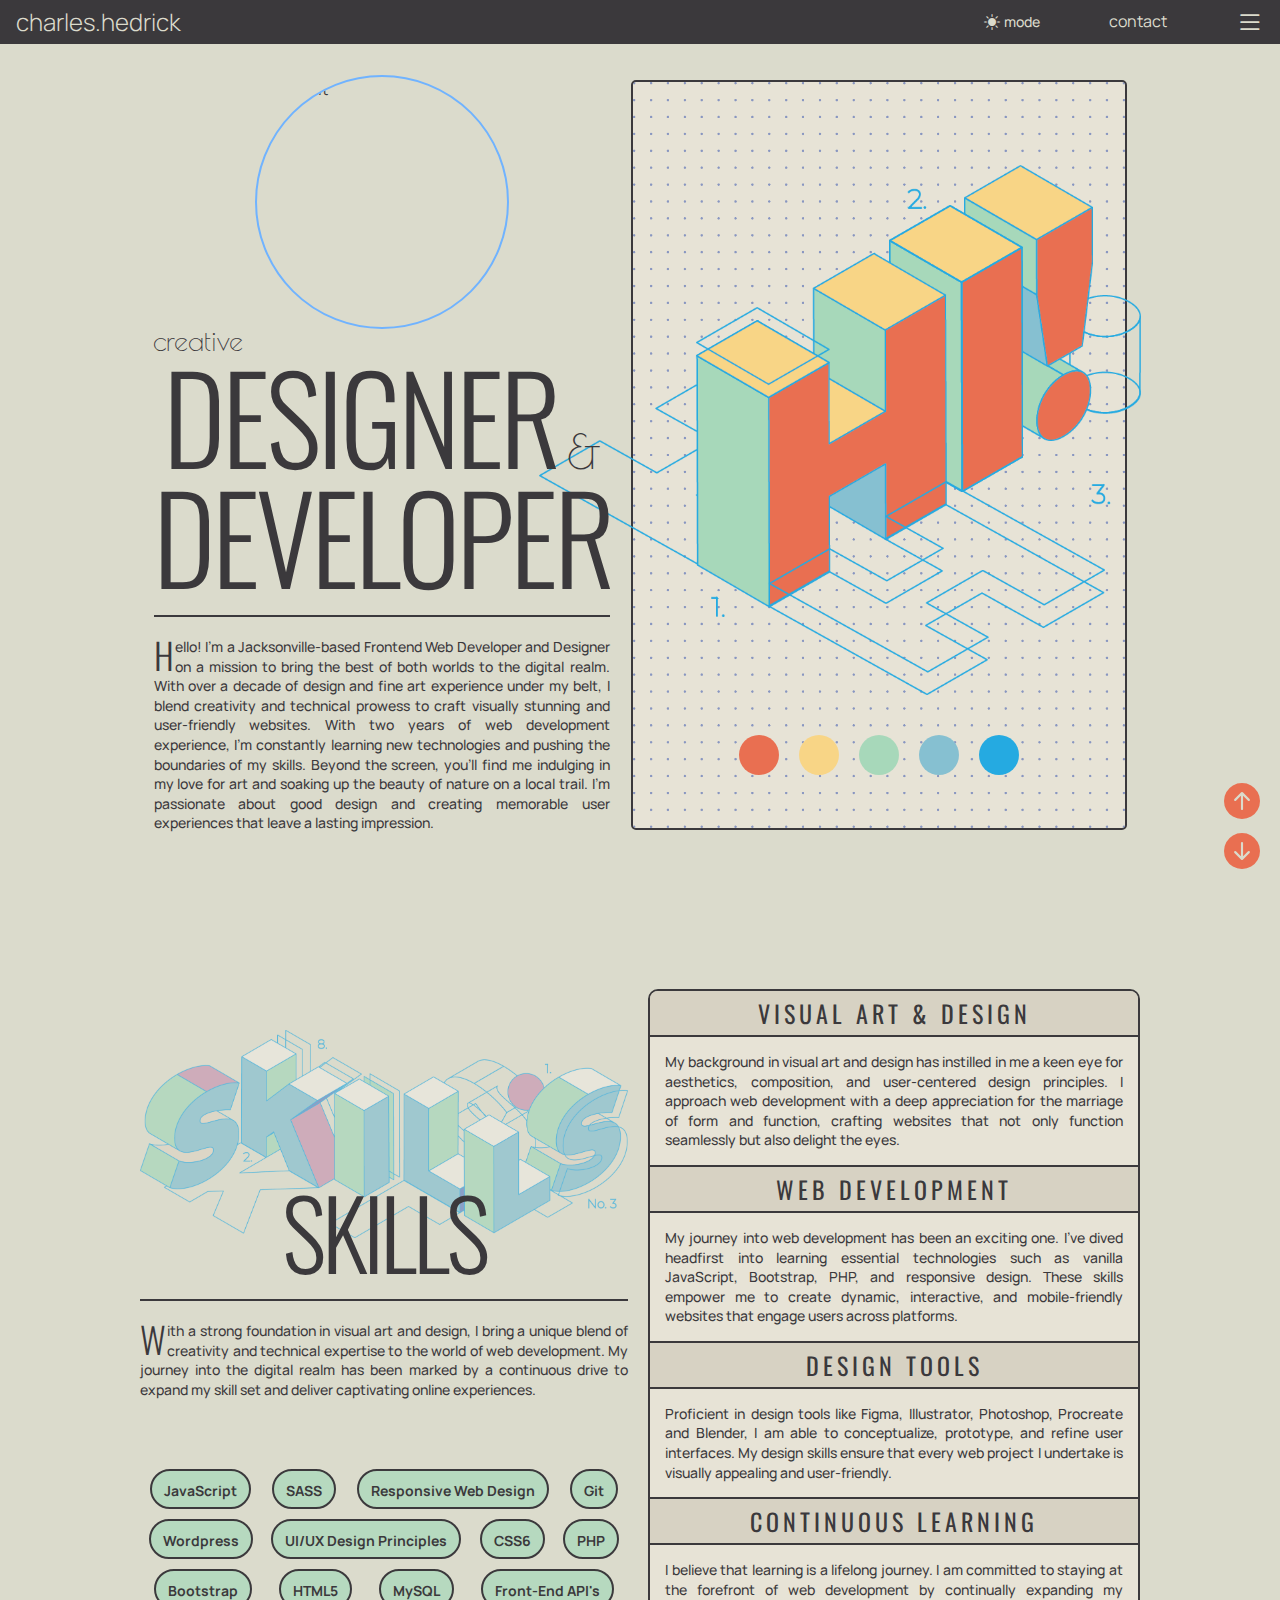
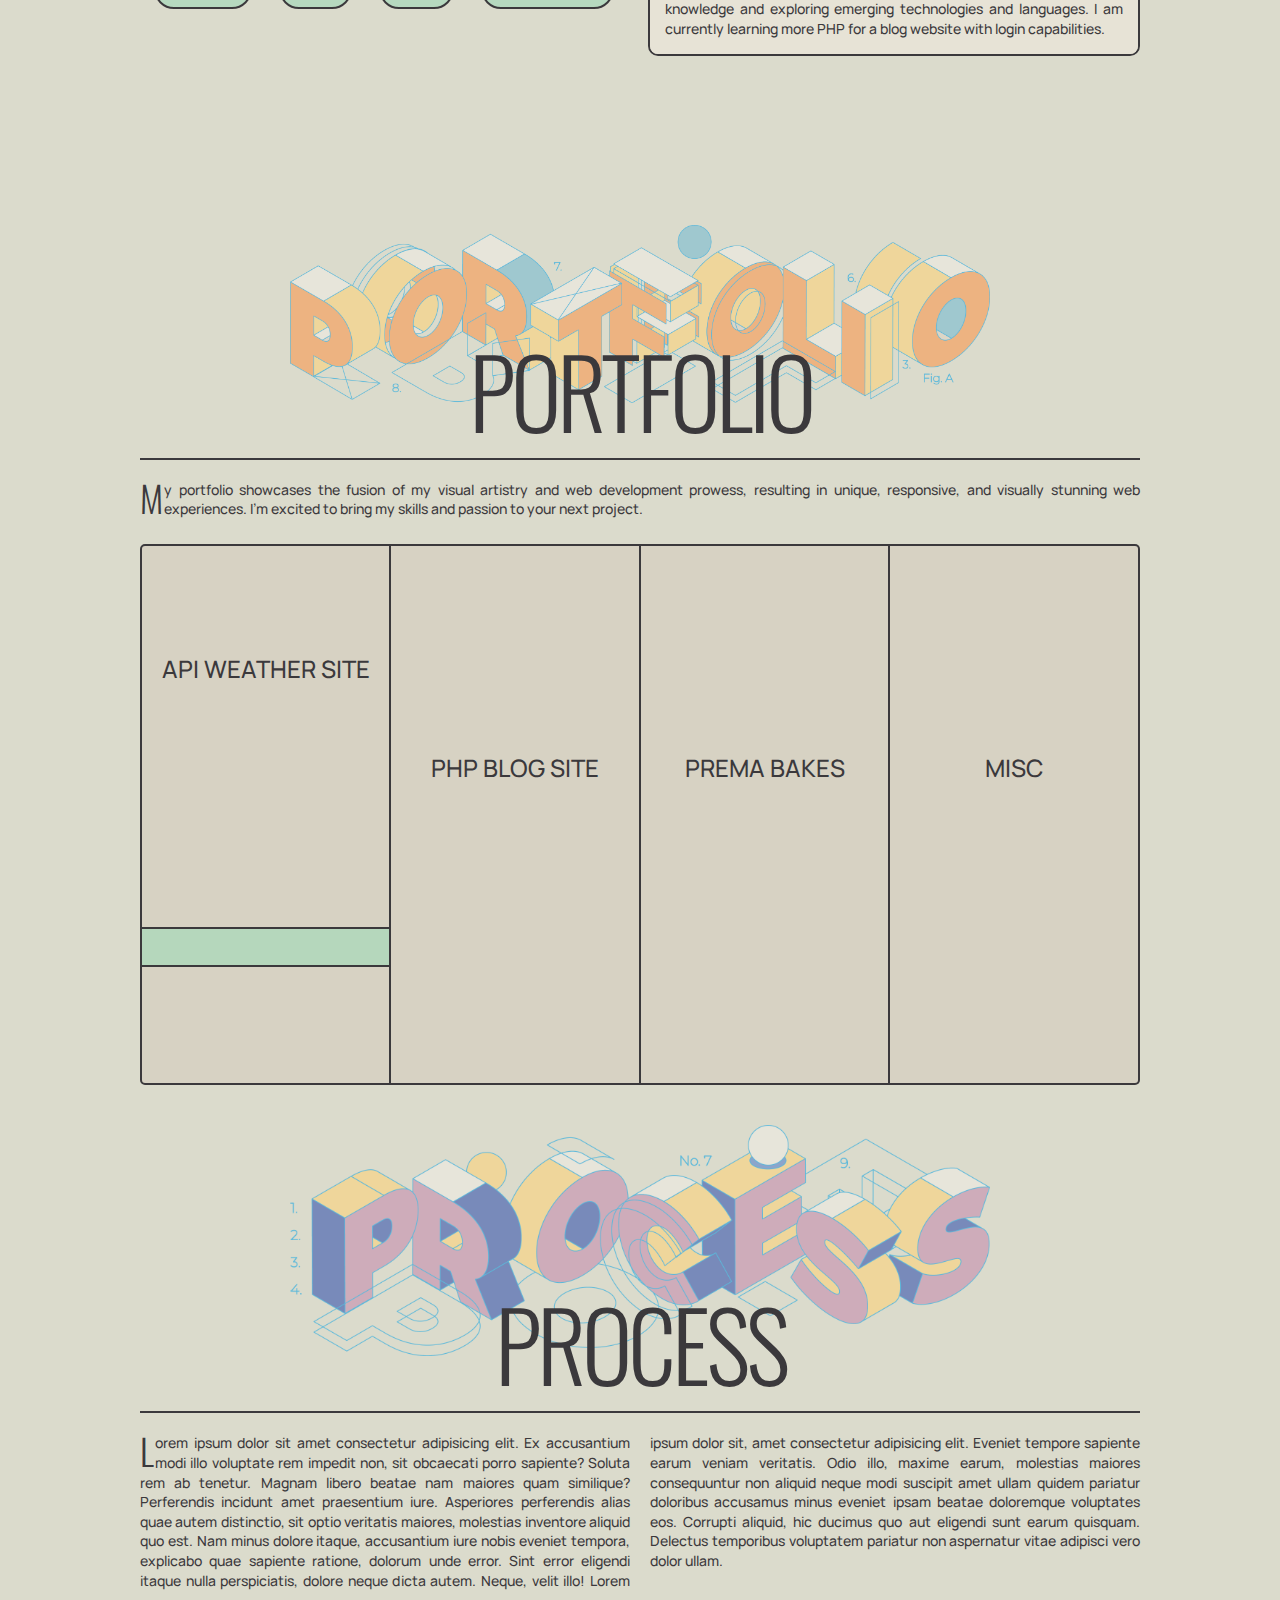
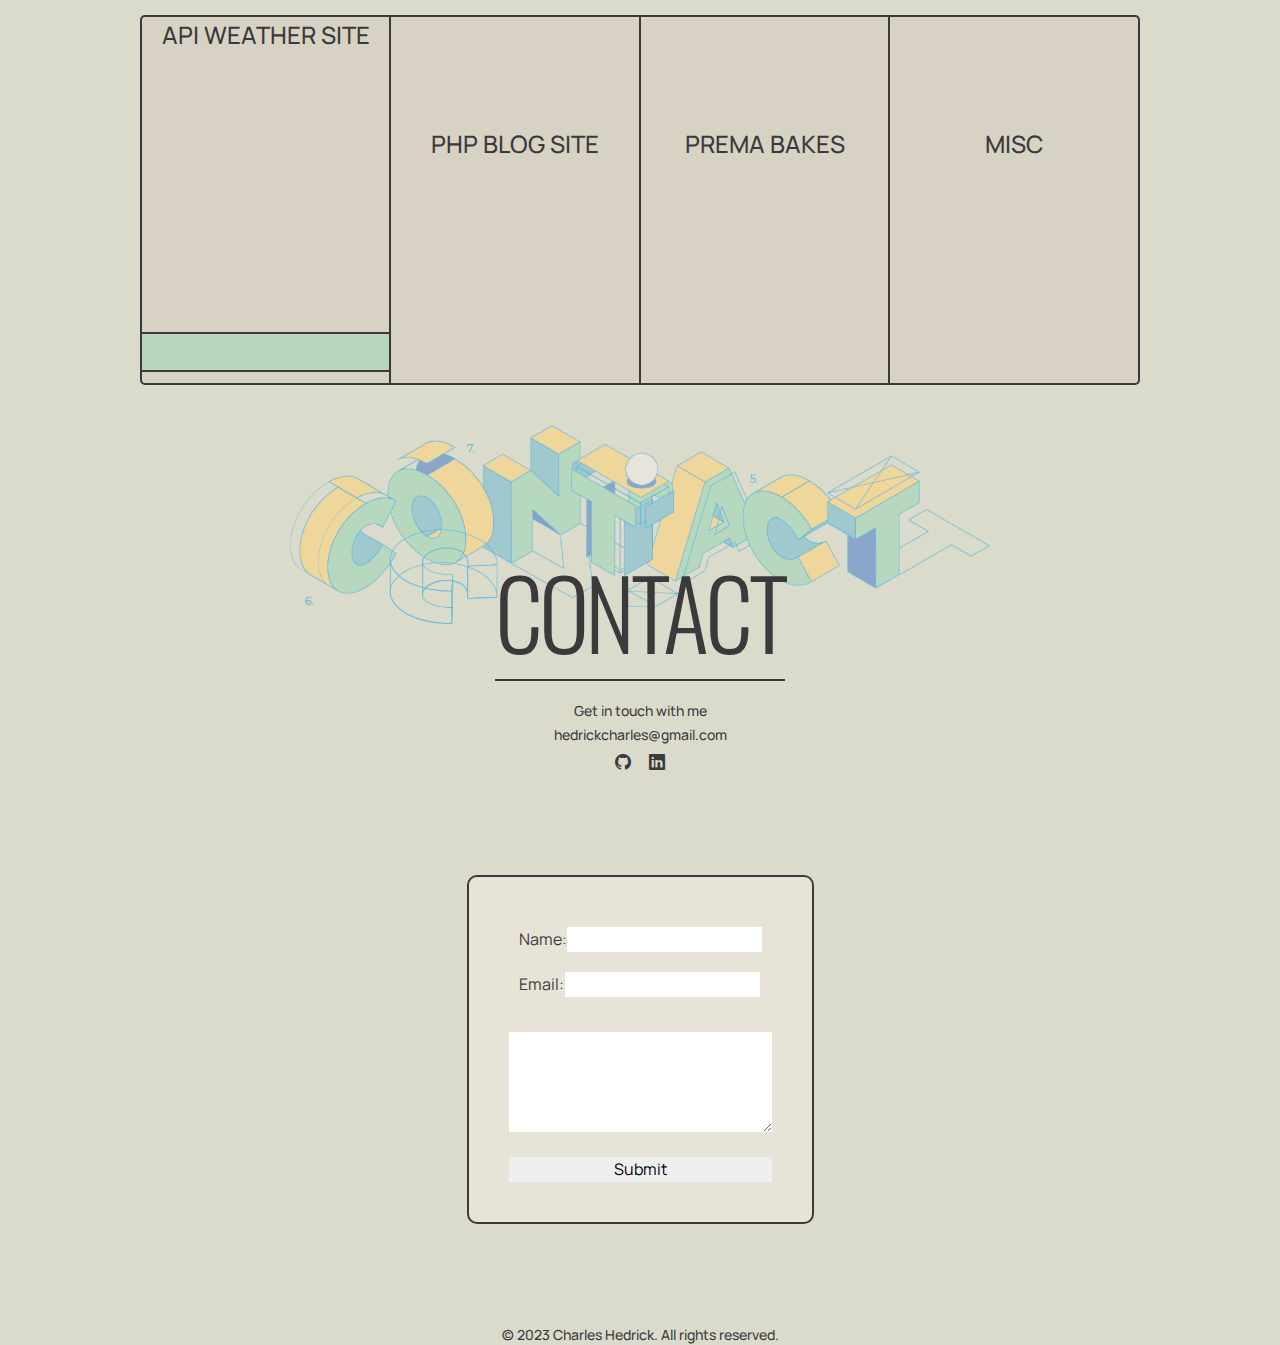
==== commit 8e05bbc7: "modified portfolio gallery" ====
--- a/index.html
+++ b/index.html
@@ -335,21 +335,75 @@
             </p>
             <div class="projects-wrapper">
               <div class="project">
-                <h3>Weather App</h3>
-                <p>
-                  Lorem ipsum dolor sit amet consectetur adipisicing elit. Rerum
-                  aut praesentium atque ipsa ad omnis explicabo sunt corporis
-                  culpa enim?
-                </p>
-              </div>
-              <div class="project">
-                <h3>Blog</h3>
-              </div>
-              <div class="project">
-                <h3>Bakery Website</h3>
-              </div>
-              <div class="project">
-                <h3>Misc.</h3>
+                <div class="project-content">
+                  <h3>API Weather Site</h3>
+                  <div class="project-details">
+                    <p>
+                      Lorem ipsum, dolor sit amet consectetur adipisicing elit.
+                      Sequi illo culpa ipsam ullam assumenda natus molestiae
+                      nemo? Impedit architecto sunt, excepturi nihil atque
+                      provident ullam laudantium totam ex animi fugit officiis
+                      nesciunt dolores omnis natus quos possimus voluptates
+                      quaerat vitae?
+                    </p>
+                    <br>
+                    <p>Lorem ipsum dolor, sit amet consectetur adipisicing elit. Possimus exercitationem aliquid, expedita eligendi quisquam enim ad maxime illo quae ea, commodi id fugiat nulla ratione inventore culpa rem nisi fuga voluptatem, hic nam ipsum! Similique placeat a, molestiae dolore deserunt praesentium dolor dolores eum tempore ullam ducimus sit, est rerum suscipit assumenda atque odit sapiente obcaecati perferendis? Tempore, suscipit repellendus.</p>
+
+                  </div>
+                  <div class="portfolio-keyword-wrapper">
+                    <div class="keyword-container">
+                      <div class="keyword-circle">
+                        <p class="keyword-text">JavaScript</p>
+                      </div>
+                    </div>
+                </div>
+                </div>
+              </div>
+              <div class="project">
+                <div class="project-content">
+                  <h3>PHP Blog Site</h3>
+                  <div class="project-details">
+                    <p>
+                      Lorem ipsum, dolor sit amet consectetur adipisicing elit.
+                      Sequi illo culpa ipsam ullam assumenda natus molestiae
+                      nemo? Impedit architecto sunt, excepturi nihil atque
+                      provident ullam laudantium totam ex animi fugit officiis
+                      nesciunt dolores omnis natus quos possimus voluptates
+                      quaerat vitae?
+                    </p>
+                  </div>
+                </div>
+              </div>
+              <div class="project">
+                <div class="project-content">
+                  <h3>Prema Bakes</h3>
+                  <div class="project-details">
+                    <p>
+                      Lorem ipsum, dolor sit amet consectetur adipisicing elit.
+                      Sequi illo culpa ipsam ullam assumenda natus molestiae
+                      nemo? Impedit architecto sunt, excepturi nihil atque
+                      provident ullam laudantium totam ex animi fugit officiis
+                      nesciunt dolores omnis natus quos possimus voluptates
+                      quaerat vitae?
+                    </p>
+                  </div>
+                </div>
+              </div>
+              <div class="project">
+                <div class="project-content">
+                  <h3>Misc</h3>
+                  <div class="project-details">
+                    <p>
+                      Lorem ipsum, dolor sit amet consectetur adipisicing elit.
+                      Sequi illo culpa ipsam ullam assumenda natus molestiae
+                      nemo? Impedit architecto sunt, excepturi nihil atque
+                      provident ullam laudantium totam ex animi fugit officiis
+                      nesciunt dolores omnis natus quos possimus voluptates
+                      quaerat vitae?
+                    </p>
+                  </div>
+                </div>
+              </div>
               </div>
             </div>
           </div>
@@ -392,23 +446,76 @@
               voluptatem pariatur non aspernatur vitae adipisci vero dolor
               ullam.
             </p>
-            <div class="process-wrapper">
-              <div class="process">
-                <h3>Weather App</h3>
-                <p>
-                  Lorem ipsum dolor sit amet consectetur adipisicing elit. Rerum
-                  aut praesentium atque ipsa ad omnis explicabo sunt corporis
-                  culpa enim?
-                </p>
-              </div>
-              <div class="process">
-                <h3>Blog</h3>
-              </div>
-              <div class="process">
-                <h3>Bakery Website</h3>
-              </div>
-              <div class="process">
-                <h3>Misc.</h3>
+            <div class="projects-wrapper">
+              <div class="project">
+                <div class="project-content">
+                  <h3>API Weather Site</h3>
+                  <div class="project-details">
+                    <p>
+                      Lorem ipsum, dolor sit amet consectetur adipisicing elit.
+                      Sequi illo culpa ipsam ullam assumenda natus molestiae
+                      nemo? Impedit architecto sunt, excepturi nihil atque
+                      provident ullam laudantium totam ex animi fugit officiis
+                      nesciunt dolores omnis natus quos possimus voluptates
+                      quaerat vitae?
+                    </p>
+                    <br>
+                    <p>Lorem ipsum dolor, sit amet consectetur adipisicing elit. Possimus exercitationem aliquid, expedita eligendi quisquam enim ad maxime illo quae ea, commodi id fugiat nulla ratione inventore culpa rem nisi fuga voluptatem, hic nam ipsum! Similique placeat a, molestiae dolore deserunt praesentium dolor dolores eum tempore ullam ducimus sit, est rerum suscipit assumenda atque odit sapiente obcaecati perferendis? Tempore, suscipit repellendus.</p>
+
+                  </div>
+                  <div class="portfolio-keyword-wrapper">
+                    <div class="keyword-container">
+                      <div class="keyword-circle">
+                        <p class="keyword-text">JavaScript</p>
+                      </div>
+                    </div>
+                </div>
+                </div>
+              </div>
+              <div class="project">
+                <div class="project-content">
+                  <h3>PHP Blog Site</h3>
+                  <div class="project-details">
+                    <p>
+                      Lorem ipsum, dolor sit amet consectetur adipisicing elit.
+                      Sequi illo culpa ipsam ullam assumenda natus molestiae
+                      nemo? Impedit architecto sunt, excepturi nihil atque
+                      provident ullam laudantium totam ex animi fugit officiis
+                      nesciunt dolores omnis natus quos possimus voluptates
+                      quaerat vitae?
+                    </p>
+                  </div>
+                </div>
+              </div>
+              <div class="project">
+                <div class="project-content">
+                  <h3>Prema Bakes</h3>
+                  <div class="project-details">
+                    <p>
+                      Lorem ipsum, dolor sit amet consectetur adipisicing elit.
+                      Sequi illo culpa ipsam ullam assumenda natus molestiae
+                      nemo? Impedit architecto sunt, excepturi nihil atque
+                      provident ullam laudantium totam ex animi fugit officiis
+                      nesciunt dolores omnis natus quos possimus voluptates
+                      quaerat vitae?
+                    </p>
+                  </div>
+                </div>
+              </div>
+              <div class="project">
+                <div class="project-content">
+                  <h3>Misc</h3>
+                  <div class="project-details">
+                    <p>
+                      Lorem ipsum, dolor sit amet consectetur adipisicing elit.
+                      Sequi illo culpa ipsam ullam assumenda natus molestiae
+                      nemo? Impedit architecto sunt, excepturi nihil atque
+                      provident ullam laudantium totam ex animi fugit officiis
+                      nesciunt dolores omnis natus quos possimus voluptates
+                      quaerat vitae?
+                    </p>
+                  </div>
+                </div>
               </div>
             </div>
           </div>
--- a/css/style.css
+++ b/css/style.css
@@ -11,10 +11,12 @@
   --color-cream: #e7e3d6;
   --color-beige: #d7d2c3;
   --color-green: #a7d8ba;
+  --color-green-transparent: hsl(143, 39%, 75%, 0.7);
   --color-light-blue: #86c0d1;
   --color-medium-blue: #25aae1;
   --color-dark-blue: #4f69b2;
   --color-purple: #c999b2;
+  --color-purple-light: #ceacbe;
   --black: hsl(280, 3%, 23%);
   --white: hsl(60, 17%, 83%);
   --white-light: hsl(60, 18%, 87%);
@@ -658,8 +660,9 @@
 @media (max-width: 480px) {
   .section-image-mobile {
     display: block;
+    width: 80%;
     margin-top: 90px;
-    margin-bottom: -105px;
+    margin-bottom: -90px;
     opacity: 50%;
     z-index: -1;
   }
@@ -668,7 +671,7 @@
     height: fit-content;
   }
   .section-image-narrow {
-    margin: 80px 0 0 0;
+    margin: 80px 0 -60px 0;
     max-width: 100%;
   }
   .section-image-wide {
@@ -886,10 +889,6 @@
     font-size: var(--fs-36);
   }
 }
-.about-section {
-  border: 1px solid aquamarine;
-}
-
 .contact-text-container {
   display: flex;
   justify-content: center;
@@ -1051,7 +1050,7 @@
   background-color: var(--color-cream);
   border: 2px solid;
   overflow: hidden;
-  border-radius: 15px;
+  border-radius: 5px;
 }
 
 @media (max-width: 480px) {
@@ -1131,37 +1130,112 @@
 }
 
 .projects-wrapper {
-  margin-top: 30px;
+  margin-top: 20px;
   width: 100%;
   height: 100%;
+  max-height: 600px;
   display: flex;
   flex-direction: row;
   justify-content: space-between;
   align-items: center;
-}
-.projects-wrapper :not(:last-child) {
-  margin-right: 15px;
+  overflow: hidden;
+}
+
+.project:first-child {
+  border-radius: 5px 0 0 5px;
+  border-left: 2px solid;
+}
+
+.project:last-child {
+  border-radius: 0 5px 5px 0;
 }
 
 .project {
+  width: 100%;
   height: 100%;
-  width: 100%;
-  border: 2px solid;
-  border-radius: 10px;
-  background-color: var(--color-cream);
+  border: solid;
+  border-width: 2px 2px 2px 0;
+  background-color: var(--color-beige);
   display: flex;
   flex-direction: column;
   justify-content: center;
   align-items: center;
   color: var(--black);
-  transition: width 0.6s cubic-bezier(0.75, 0, 0.36, 1);
-}
-.project:hover {
-  width: 600%;
+  transition: all 0.8s ease, background-color 0.2s ease;
+  cursor: pointer;
+  overflow: hidden;
+  position: relative;
+  margin: 0;
 }
 .project h3 {
   width: 100%;
+  opacity: 1;
+}
+.project p {
+  opacity: 0;
+  display: block;
+  transition: opacity 0.7s ease, transform 1s ease;
+  width: 500px;
+  overflow: hidden;
+}
+.project:active {
+  background-color: var(--color-cream);
+}
+.project:hover {
+  width: 700%;
+}
+.project:hover p {
+  opacity: 1;
+  text-align: justify;
+}
+.project:hover .project-details {
+  display: flex;
+  opacity: 1;
+  transition: opacity 1s ease;
+  align-items: center;
+}
+
+.project .project-content {
+  transition: opacity 0.3s ease, transform 0.3s ease;
+}
+
+.project:hover .content {
+  opacity: 0;
+  transform: translateX(-10px);
+}
+
+.project .project-details {
+  opacity: 0;
+  transform: translateX(-10px); /* Apply a subtle slide effect */
+  transition: opacity 0.3s ease, transform 0.3s ease;
+}
+
+.project:hover .interior-content {
+  opacity: 1;
+  transform: translateX(0);
+}
+
+.active {
+  background-color: var(--color-cream);
+}
+
+.project-details {
+  display: none;
+  display: flex;
+  flex-direction: column;
+  margin: 0;
+}
+
+.portfolio-images {
+  z-index: 0;
   height: 100%;
+  width: 300px;
+  padding: 10px;
+  overflow: hidden;
+}
+
+.portfolio-keyword-wrapper {
+  width: auto;
 }
 
 @media (max-width: 480px) {
@@ -1210,13 +1284,12 @@
 }
 
 .process-wrapper {
-  margin-top: 30px;
+  margin-top: 20px;
   width: 100%;
   height: 100%;
   display: flex;
   flex-direction: row;
-  justify-content: space-between;
-  align-items: center;
+  align-items: flex-start;
 }
 .process-wrapper :not(:last-child) {
   margin-right: 15px;
@@ -1231,16 +1304,25 @@
   display: flex;
   flex-direction: column;
   justify-content: center;
-  align-items: center;
   color: var(--black);
   transition: width 0.6s cubic-bezier(0.75, 0, 0.36, 1);
 }
 .process:hover {
   width: 600%;
 }
+.process:hover p {
+  display: block;
+}
 .process h3 {
   width: 100%;
+  padding: 20px;
+}
+.process p {
+  display: none;
+  transition: opacity 0.3s ease;
+  padding: 20px;
   height: 100%;
+  width: 500px;
 }
 
 @media (max-width: 480px) {
@@ -1251,12 +1333,12 @@
     margin-bottom: 10px;
     margin-right: 0;
   }
-  .project {
+  .process {
     height: 100px;
     width: 100%;
-    transition: height 0.3s ease-in-out;
-  }
-  .project:hover {
+    transition: height 0.8s cubic-bezier(0.75, 0, 0.36, 1);
+  }
+  .process:hover {
     height: 200%;
     width: 100%;
   }
@@ -1264,14 +1346,14 @@
 @media (min-width: 480px) and (max-width: 1024px) {
   .process-wrapper {
     flex-direction: column;
-    transition: height 0.3s ease-in-out;
+    height: 600px;
   }
   .process-wrapper :not(:last-child) {
     margin-bottom: 10px;
     margin-right: 0;
   }
   .process {
-    transition: height 0.3s ease-in-out;
+    transition: height 0.8s cubic-bezier(0.75, 0, 0.36, 1);
   }
   .process:hover {
     height: 800%;
@@ -1334,7 +1416,7 @@
   overflow: hidden;
   width: -moz-fit-content;
   width: fit-content;
-  background-color: var(--color-cream);
+  background-color: var(--color-green-transparent);
 }
 
 .keyword-text {
@@ -1492,10 +1574,12 @@
   --color-cream: #e7e3d6;
   --color-beige: #d7d2c3;
   --color-green: #a7d8ba;
+  --color-green-transparent: hsl(143, 39%, 75%, 0.7);
   --color-light-blue: #86c0d1;
   --color-medium-blue: #25aae1;
   --color-dark-blue: #4f69b2;
   --color-purple: #c999b2;
+  --color-purple-light: #ceacbe;
   --black: hsl(280, 3%, 23%);
   --white: hsl(60, 17%, 83%);
   --white-light: hsl(60, 18%, 87%);
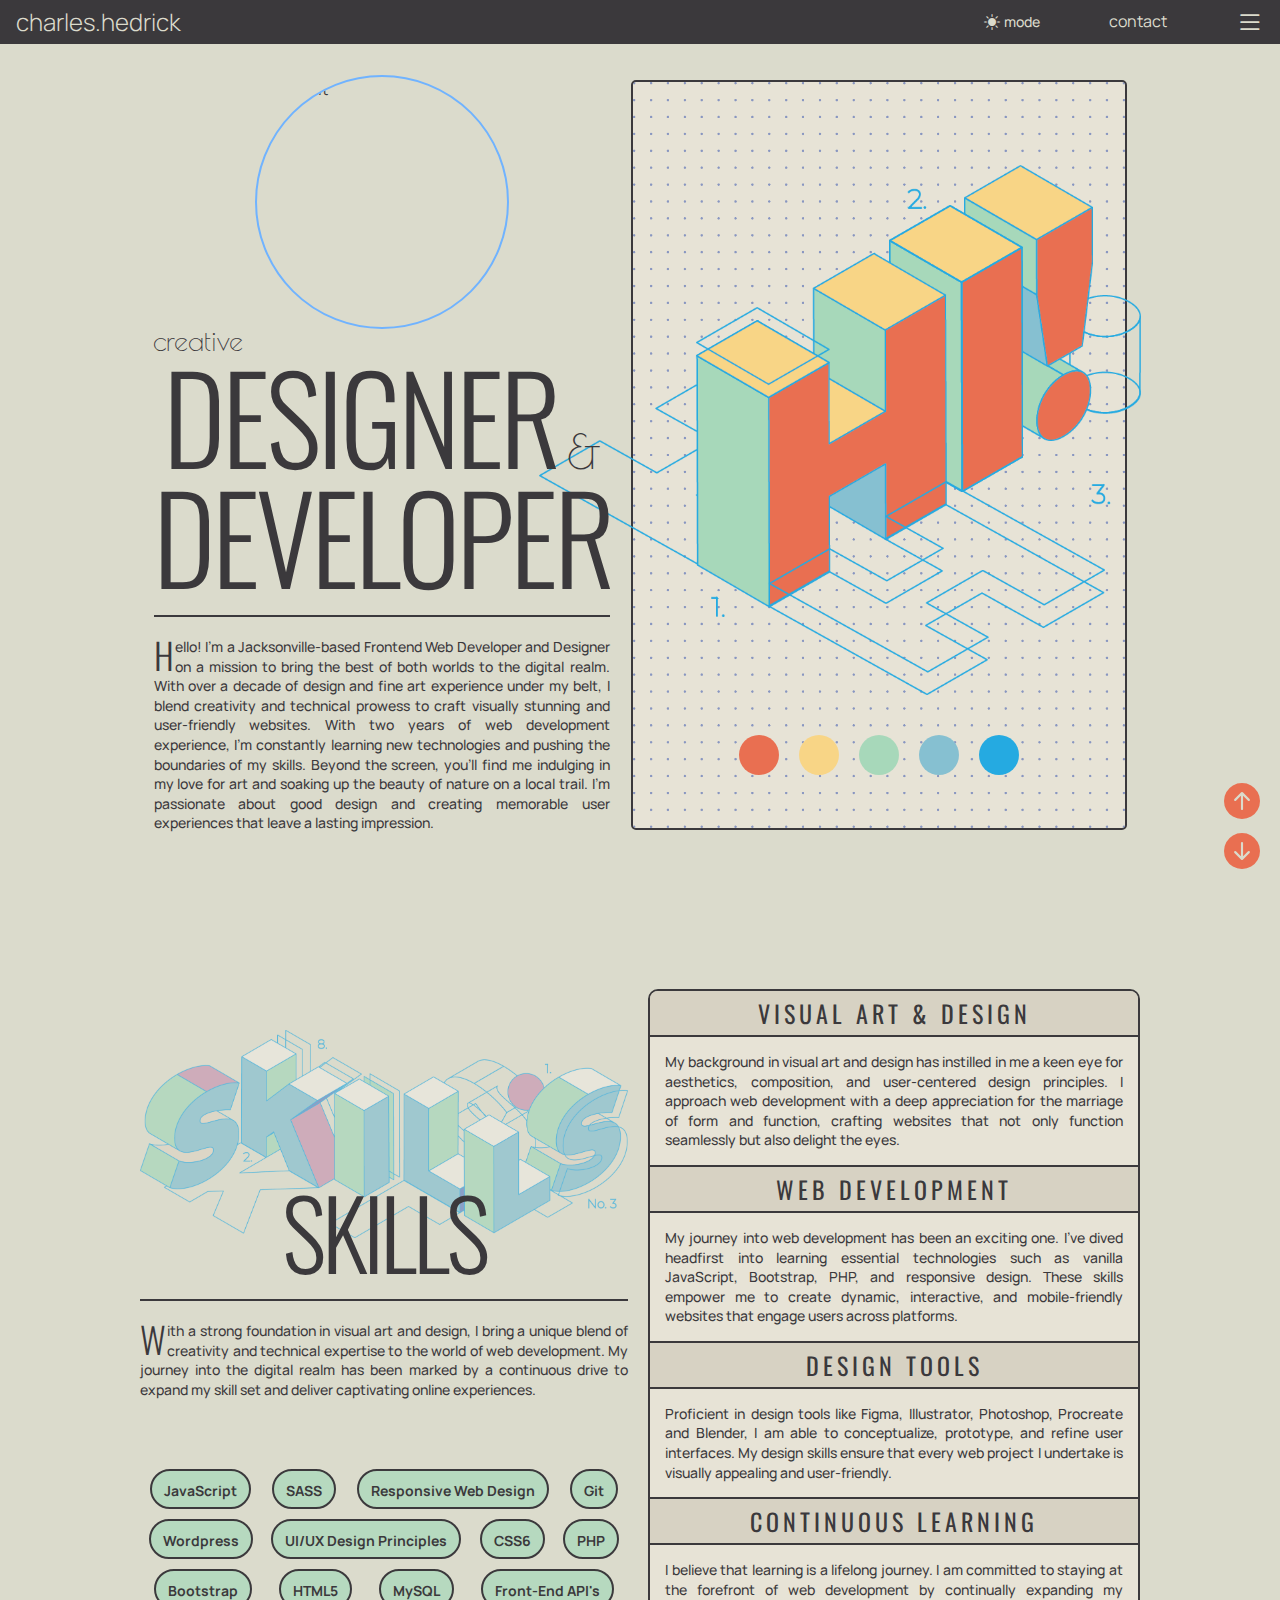
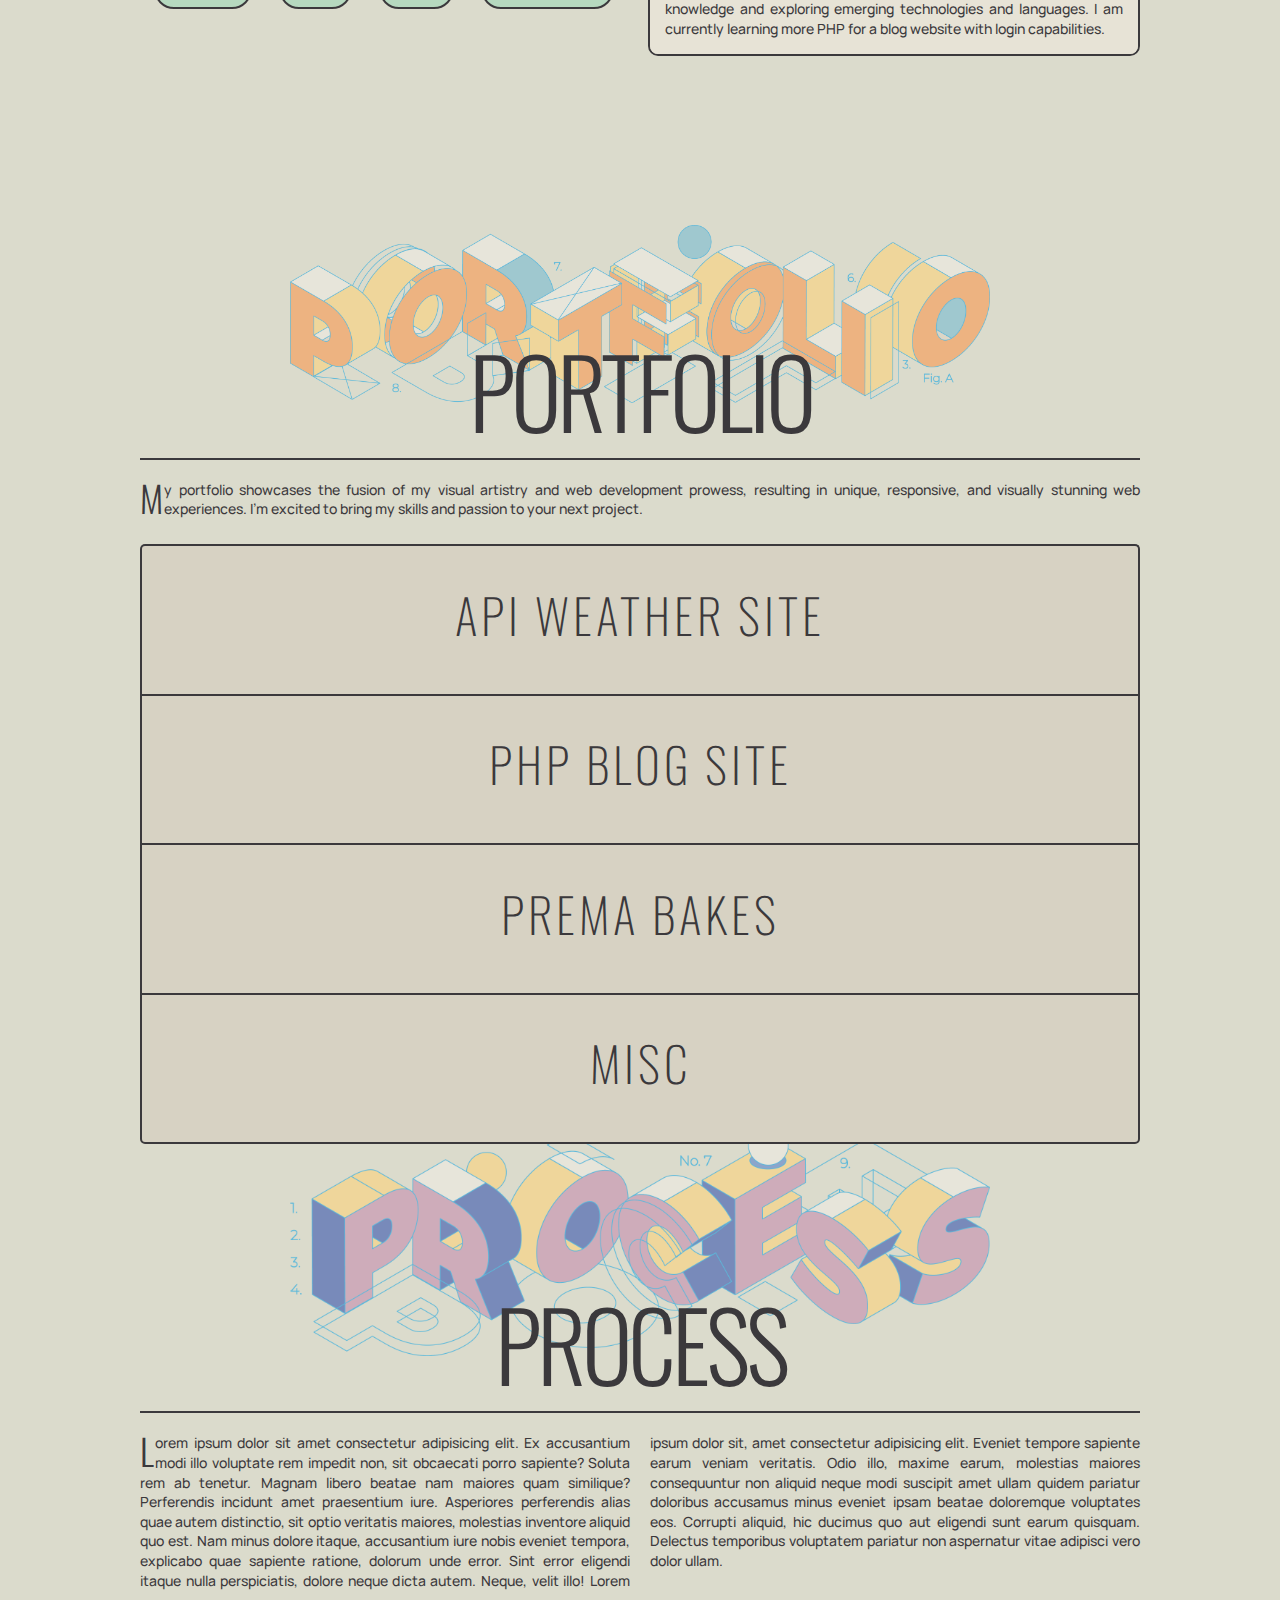
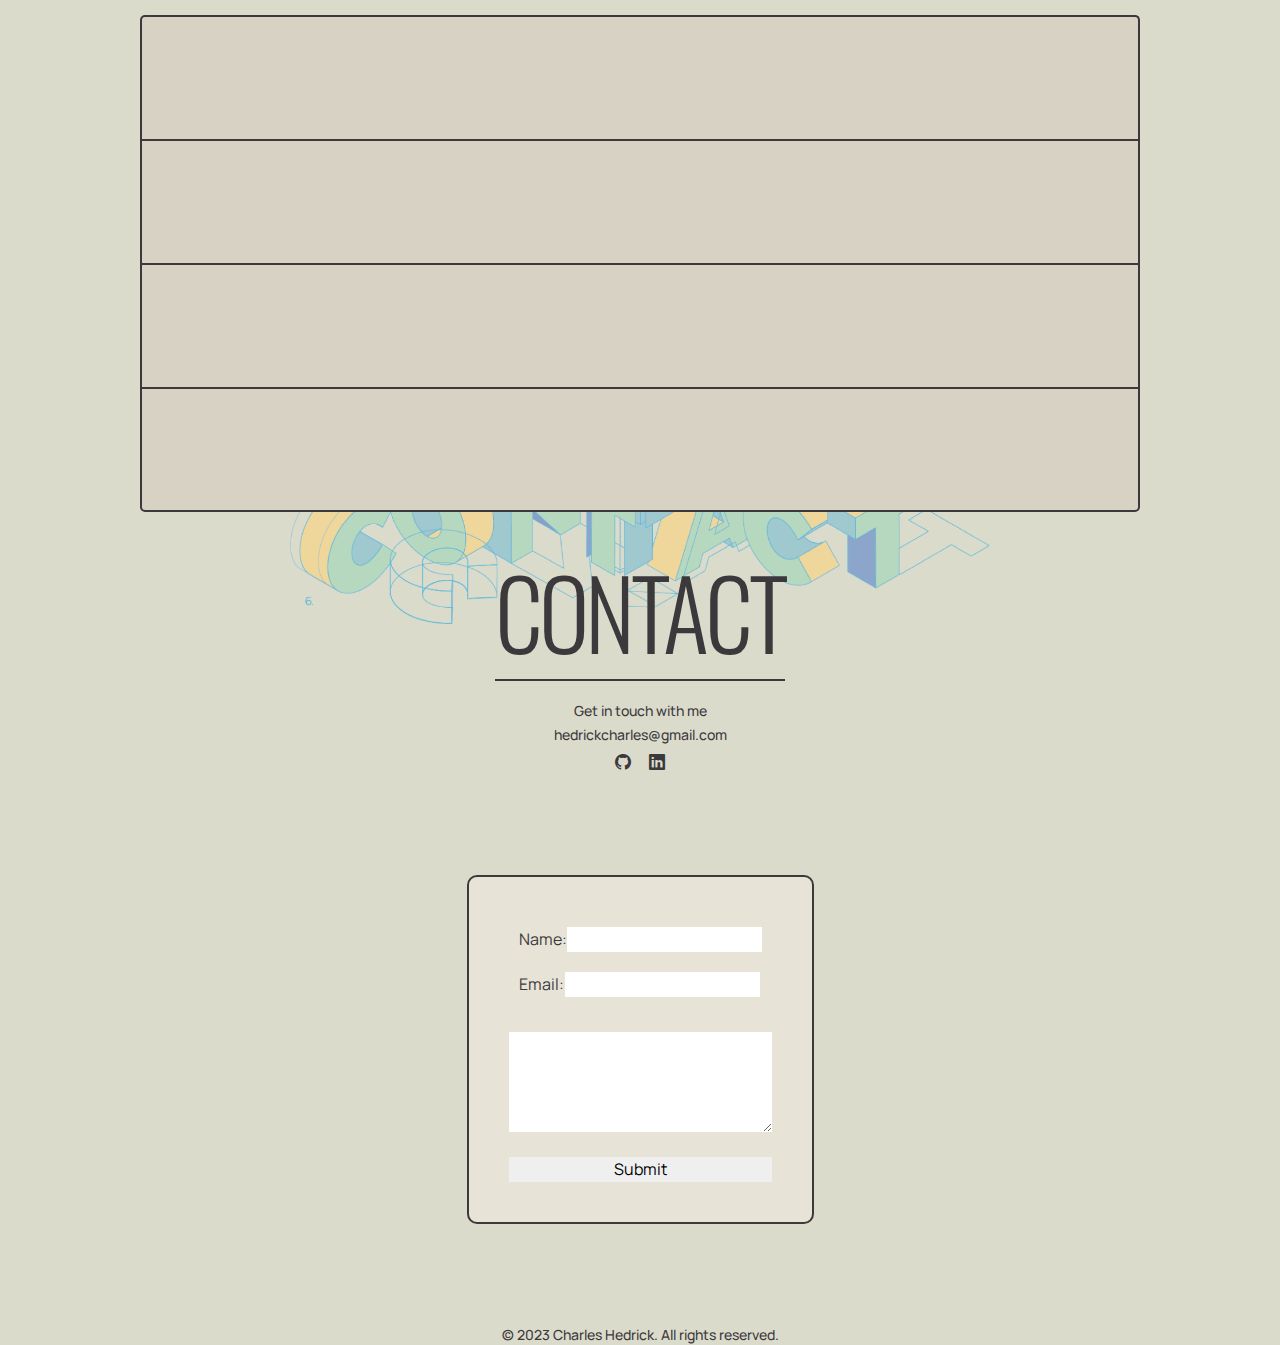
==== commit 380c9117: "adjustments to portfolio information animations and formatting" ====
--- a/index.html
+++ b/index.html
@@ -335,6 +335,7 @@
             </p>
             <div class="projects-wrapper">
               <div class="project">
+                <h3 class="project-initial-headline">API Weather Site</h3>
                 <div class="project-content">
                   <h3>API Weather Site</h3>
                   <div class="project-details">
@@ -347,19 +348,38 @@
                       quaerat vitae?
                     </p>
                     <br>
-                    <p>Lorem ipsum dolor, sit amet consectetur adipisicing elit. Possimus exercitationem aliquid, expedita eligendi quisquam enim ad maxime illo quae ea, commodi id fugiat nulla ratione inventore culpa rem nisi fuga voluptatem, hic nam ipsum! Similique placeat a, molestiae dolore deserunt praesentium dolor dolores eum tempore ullam ducimus sit, est rerum suscipit assumenda atque odit sapiente obcaecati perferendis? Tempore, suscipit repellendus.</p>
-
-                  </div>
+                    <p>
+                      Lorem ipsum, dolor sit amet consectetur adipisicing elit.
+                      Sequi illo culpa ipsam ullam assumenda natus molestiae
+                      nemo? Impedit architecto sunt, excepturi nihil atque
+                      provident ullam laudantium totam ex animi fugit officiis
+                      nesciunt dolores omnis natus quos possimus voluptates
+                      quaerat vitae?
+                    </p>
+                  </div>
+                  <br>
                   <div class="portfolio-keyword-wrapper">
                     <div class="keyword-container">
                       <div class="keyword-circle">
                         <p class="keyword-text">JavaScript</p>
                       </div>
                     </div>
-                </div>
-                </div>
-              </div>
-              <div class="project">
+                    <div class="keyword-container">
+                      <div class="keyword-circle">
+                        <p class="keyword-text">API</p>
+                      </div>
+                    </div>
+                    <div class="keyword-container">
+                      <div class="keyword-circle">
+                        <p class="keyword-text">JavaScript</p>
+                      </div>
+                    </div>
+                  </div>
+                </div>
+              </div>
+              <div class="project">
+                <h3 class="project-initial-headline">PHP Blog Site</h3>
+
                 <div class="project-content">
                   <h3>PHP Blog Site</h3>
                   <div class="project-details">
@@ -372,9 +392,28 @@
                       quaerat vitae?
                     </p>
                   </div>
-                </div>
-              </div>
-              <div class="project">
+                  <br>
+                  <div class="portfolio-keyword-wrapper">
+                    <div class="keyword-container">
+                      <div class="keyword-circle">
+                        <p class="keyword-text">JavaScript</p>
+                      </div>
+                    </div>
+                    <div class="keyword-container">
+                      <div class="keyword-circle">
+                        <p class="keyword-text">API</p>
+                      </div>
+                    </div>
+                    <div class="keyword-container">
+                      <div class="keyword-circle">
+                        <p class="keyword-text">JavaScript</p>
+                      </div>
+                    </div>
+                  </div>
+                </div>
+              </div>
+              <div class="project">
+                <h3 class="project-initial-headline">Prema Bakes</h3>
                 <div class="project-content">
                   <h3>Prema Bakes</h3>
                   <div class="project-details">
@@ -390,6 +429,8 @@
                 </div>
               </div>
               <div class="project">
+                <h3 class="project-initial-headline">Misc</h3>
+
                 <div class="project-content">
                   <h3>Misc</h3>
                   <div class="project-details">
--- a/css/style.css
+++ b/css/style.css
@@ -307,7 +307,7 @@
   right: 20px;
   bottom: 70px;
   font-size: var(--fs-36);
-  z-index: 99;
+  z-index: 9999;
 }
 
 .arrow-down {
@@ -316,7 +316,7 @@
   right: 20px;
   bottom: 20px;
   font-size: var(--fs-36);
-  z-index: 99;
+  z-index: 9999;
 }
 
 .color-palette-wrapper {
@@ -1135,26 +1135,27 @@
   height: 100%;
   max-height: 600px;
   display: flex;
-  flex-direction: row;
+  flex-direction: column;
   justify-content: space-between;
   align-items: center;
   overflow: hidden;
 }
 
 .project:first-child {
-  border-radius: 5px 0 0 5px;
-  border-left: 2px solid;
+  border-radius: 5px 5px 0 0;
 }
 
 .project:last-child {
-  border-radius: 0 5px 5px 0;
+  border-radius: 0 0 5px 5px;
+  border-bottom: 2px solid;
 }
 
 .project {
+  padding: 0;
   width: 100%;
   height: 100%;
   border: solid;
-  border-width: 2px 2px 2px 0;
+  border-width: 2px 2px 0 2px;
   background-color: var(--color-beige);
   display: flex;
   flex-direction: column;
@@ -1169,20 +1170,47 @@
 }
 .project h3 {
   width: 100%;
-  opacity: 1;
+  font-family: "Oswald", sans-serif;
+  letter-spacing: 4px;
+  font-size: var(--fs-48);
+  font-weight: 200;
+  opacity: 0;
 }
 .project p {
   opacity: 0;
   display: block;
   transition: opacity 0.7s ease, transform 1s ease;
-  width: 500px;
+  width: 80%;
   overflow: hidden;
 }
 .project:active {
+  background-color: var(--color-beige);
+}
+.project .project-initial-headline {
+  opacity: 1;
+  transition: opacity 0.2s ease-in-out;
+  width: 100%;
+  position: absolute;
+}
+.project .keyword-text {
+  width: -moz-fit-content;
+  width: fit-content;
+}
+.project .keyword-container {
+  background-color: var(--color-yellow);
+}
+.project .portfolio-keyword-wrapper {
+  opacity: 0;
+  align-items: center;
+  justify-content: center;
+}
+.project:hover {
   background-color: var(--color-cream);
-}
-.project:hover {
-  width: 700%;
+  transition: all 0.6s ease-in-out;
+  height: 700%;
+}
+.project:hover h3 {
+  opacity: 1;
 }
 .project:hover p {
   opacity: 1;
@@ -1194,6 +1222,15 @@
   transition: opacity 1s ease;
   align-items: center;
 }
+.project:hover .project-initial-headline {
+  opacity: 0;
+  transition: opacity;
+}
+.project:hover .portfolio-keyword-wrapper {
+  opacity: 1;
+  width: auto;
+  display: flex;
+}
 
 .project .project-content {
   transition: opacity 0.3s ease, transform 0.3s ease;
@@ -1201,18 +1238,15 @@
 
 .project:hover .content {
   opacity: 0;
-  transform: translateX(-10px);
 }
 
 .project .project-details {
   opacity: 0;
-  transform: translateX(-10px); /* Apply a subtle slide effect */
   transition: opacity 0.3s ease, transform 0.3s ease;
 }
 
 .project:hover .interior-content {
   opacity: 1;
-  transform: translateX(0);
 }
 
 .active {
@@ -1234,43 +1268,17 @@
   overflow: hidden;
 }
 
-.portfolio-keyword-wrapper {
-  width: auto;
-}
-
 @media (max-width: 480px) {
-  .projects-wrapper {
-    flex-direction: column;
-  }
-  .projects-wrapper :not(:last-child) {
-    margin-bottom: 10px;
-    margin-right: 0;
-  }
   .project {
     height: 100px;
     width: 100%;
-    transition: height 0.3s ease-in-out;
+    transition: height 0.6s ease-in-out;
+  }
+  .project p {
+    width: 70vw;
   }
   .project:hover {
-    height: 200%;
-    width: 100%;
-  }
-}
-@media (min-width: 480px) and (max-width: 1024px) {
-  .projects-wrapper {
-    flex-direction: column;
-    transition: height 0.3s ease-in-out;
-  }
-  .projects-wrapper :not(:last-child) {
-    margin-bottom: 10px;
-    margin-right: 0;
-  }
-  .project {
-    transition: height 0.3s ease-in-out;
-  }
-  .project:hover {
-    height: 800%;
-    width: 100%;
+    height: 700px;
   }
 }
 .process-text-container {
@@ -1417,6 +1425,10 @@
   width: -moz-fit-content;
   width: fit-content;
   background-color: var(--color-green-transparent);
+  transform: background-color 0.1s ease-in-out;
+}
+.keyword-container:hover {
+  background-color: var(--color-green);
 }
 
 .keyword-text {
